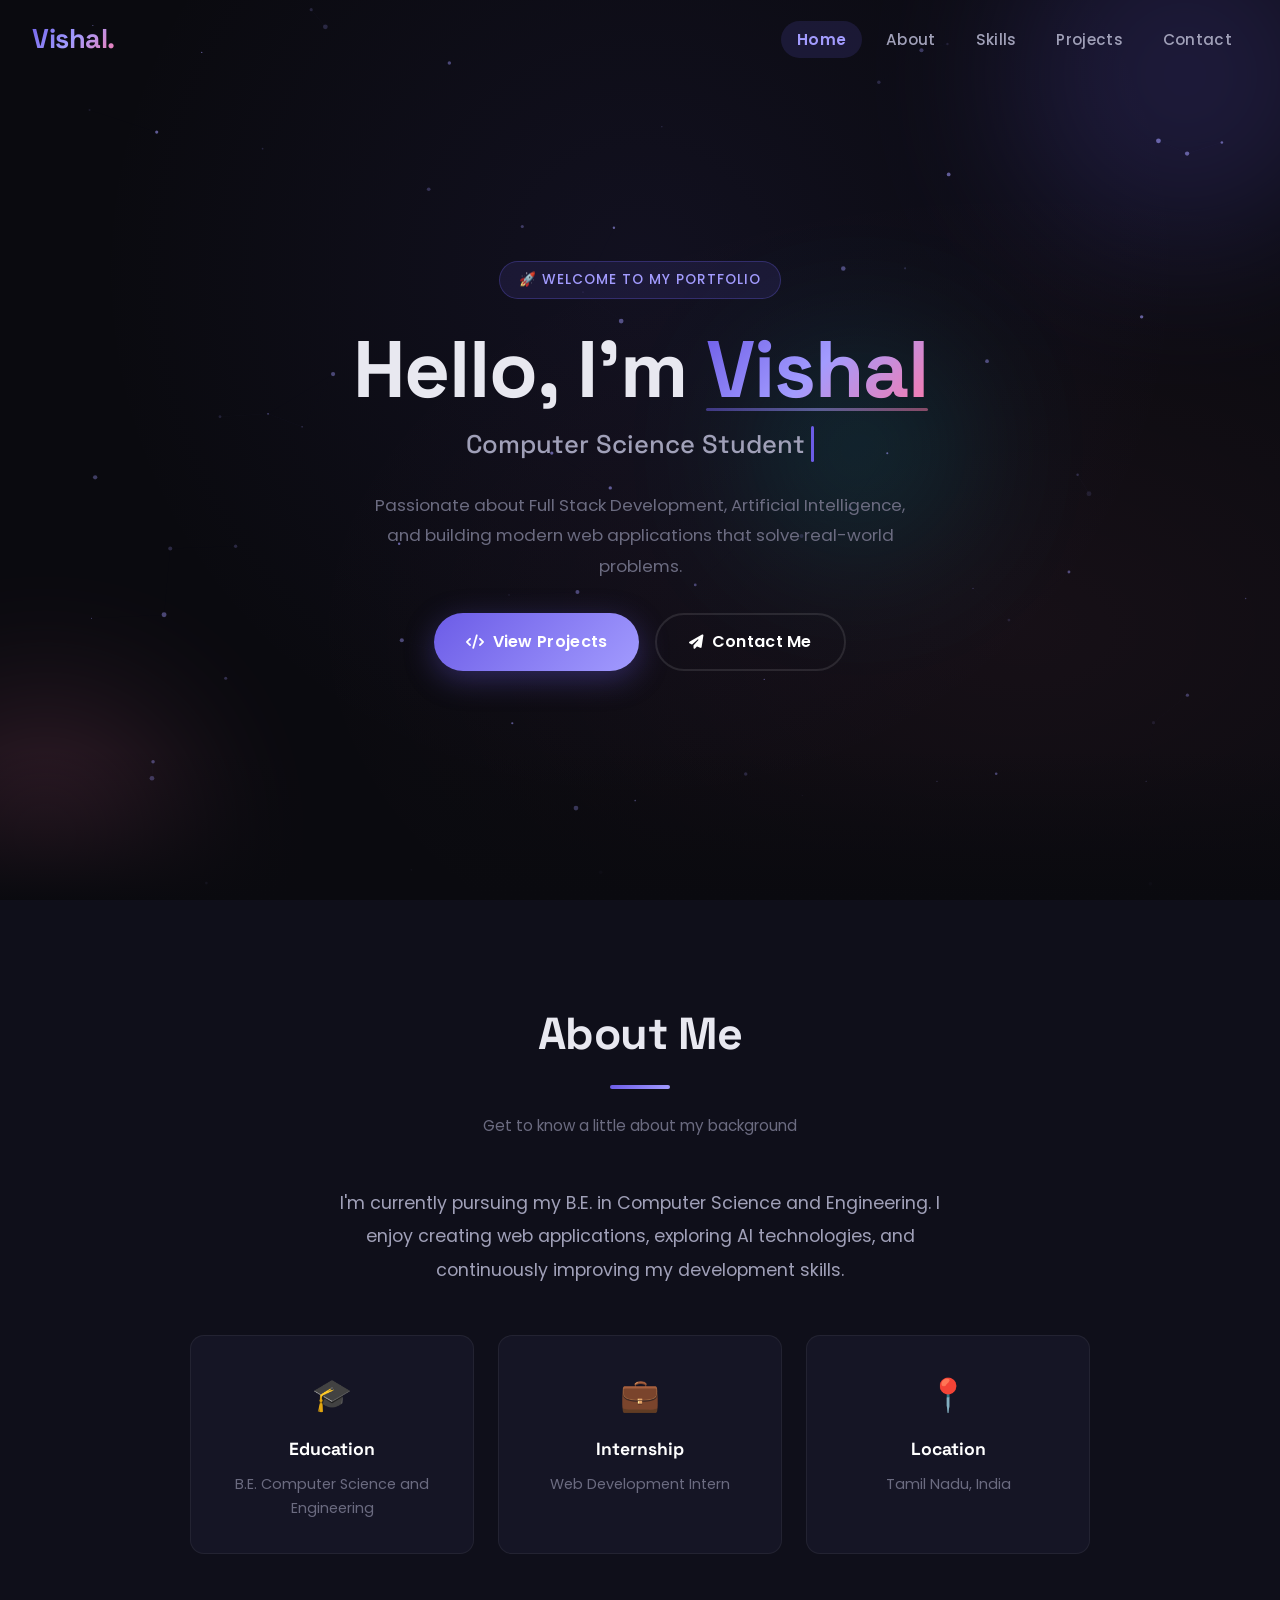
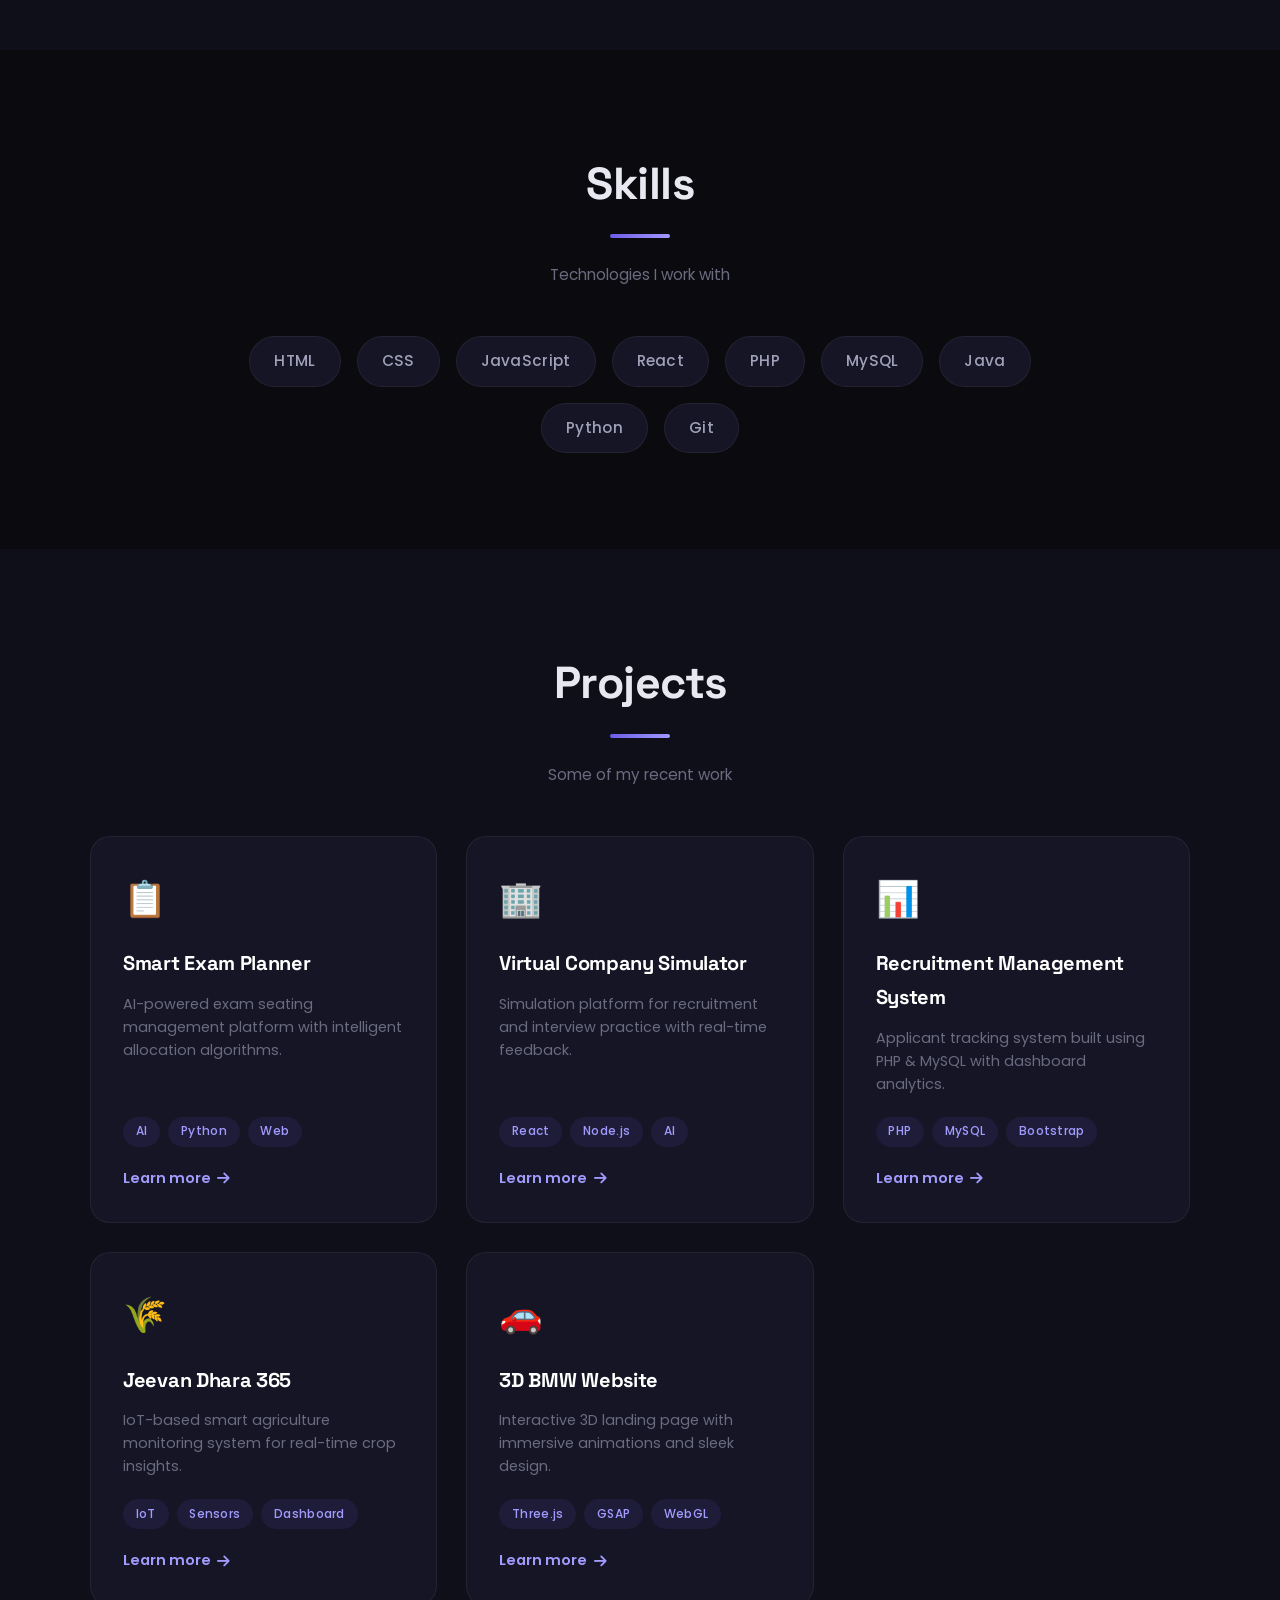
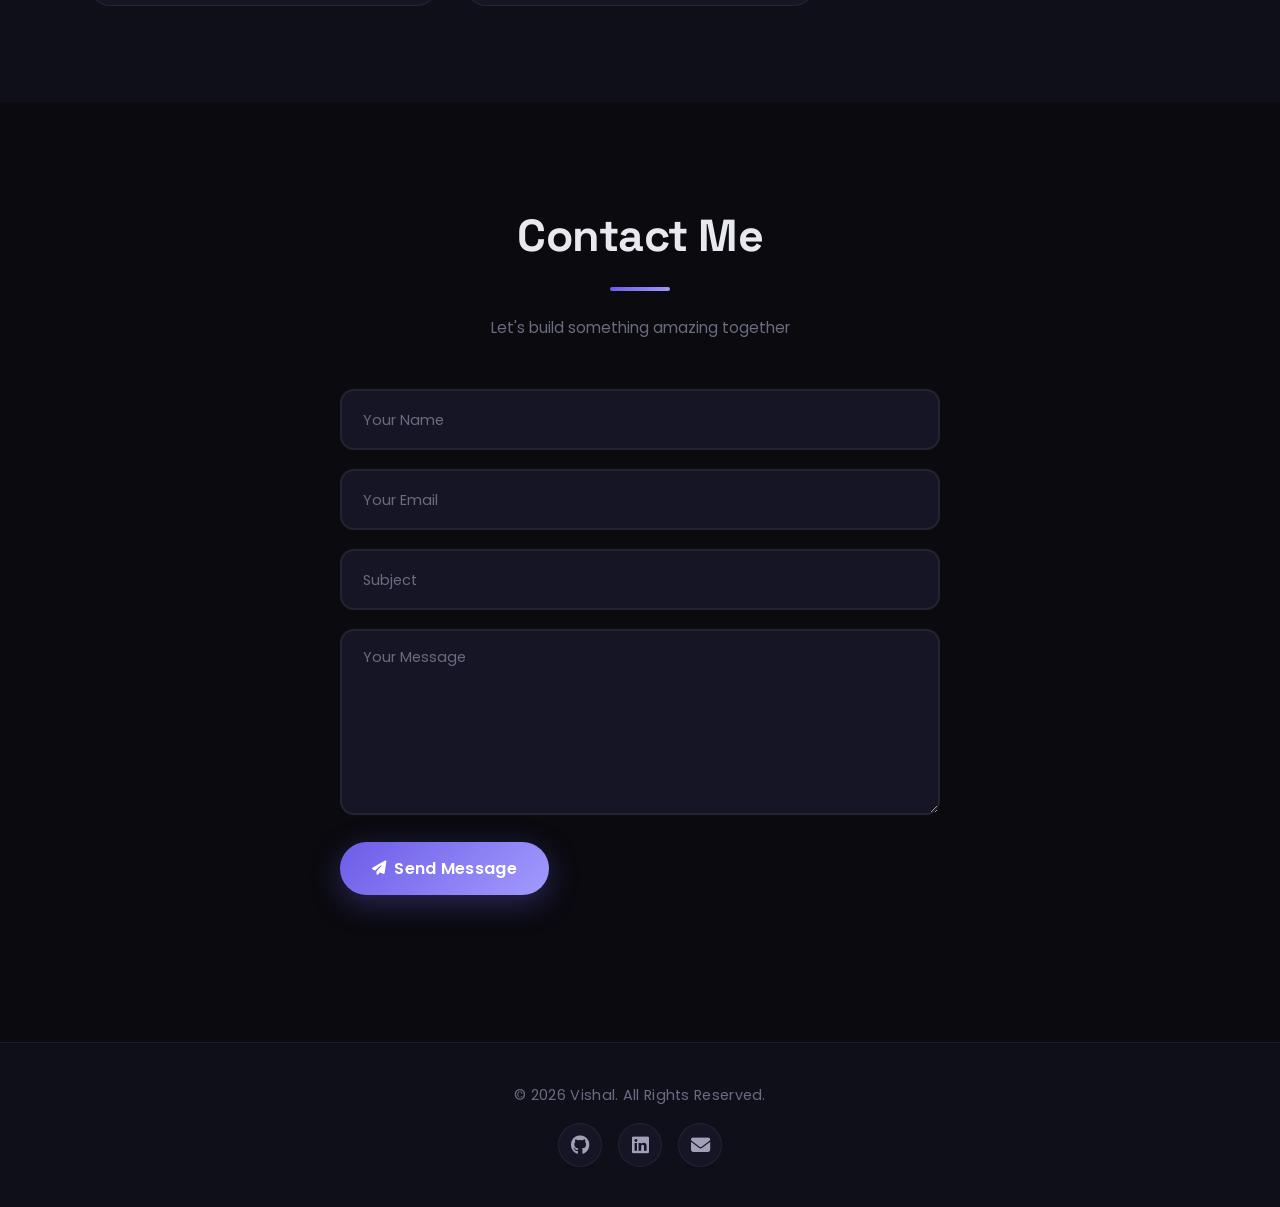
==== index.html @ 70af3cc6 "Backup" ====
<!DOCTYPE html>
<html lang="en">
<head>
    <meta charset="UTF-8">
    <meta name="viewport" content="width=device-width, initial-scale=1.0">
    <title>Vishal</title>

    <!-- Font Awesome -->
    <link rel="stylesheet"
    href="https://cdnjs.cloudflare.com/ajax/libs/font-awesome/6.7.2/css/all.min.css">

    <!-- Google Fonts -->
    <link rel="preconnect" href="https://fonts.googleapis.com">
    <link rel="preconnect" href="https://fonts.gstatic.com" crossorigin>
    <link href="https://fonts.googleapis.com/css2?family=Poppins:wght@300;400;500;600;700;800;900&family=Space+Grotesk:wght@400;500;600;700&display=swap" rel="stylesheet">

    <style>
        /* ===============================
           CSS RESET & VARIABLES
           =============================== */
        *,
        *::before,
        *::after {
            margin: 0;
            padding: 0;
            box-sizing: border-box;
        }

        :root {
            --bg-primary: #0a0a0f;
            --bg-secondary: #0f0f1a;
            --bg-card: #151525;
            --bg-card-hover: #1a1a30;
            --text-primary: #e8e8f0;
            --text-secondary: #a0a0b8;
            --text-muted: #6b6b80;
            --accent: #6c5ce7;
            --accent-light: #a29bfe;
            --accent-glow: rgba(108, 92, 231, 0.4);
            --gradient-1: linear-gradient(135deg, #6c5ce7, #a29bfe);
            --gradient-2: linear-gradient(135deg, #fd79a8, #e84393);
            --gradient-3: linear-gradient(135deg, #00cec9, #0984e3);
            --gradient-hero: linear-gradient(135deg, #6c5ce7 0%, #a29bfe 50%, #fd79a8 100%);
            --border: rgba(255, 255, 255, 0.06);
            --border-light: rgba(255, 255, 255, 0.1);
            --shadow-sm: 0 2px 8px rgba(0, 0, 0, 0.3);
            --shadow-md: 0 8px 32px rgba(0, 0, 0, 0.4);
            --shadow-lg: 0 16px 48px rgba(0, 0, 0, 0.5);
            --shadow-glow: 0 0 40px var(--accent-glow);
            --radius-sm: 8px;
            --radius-md: 14px;
            --radius-lg: 20px;
            --radius-xl: 28px;
            --transition-fast: 0.2s cubic-bezier(0.4, 0, 0.2, 1);
            --transition-smooth: 0.35s cubic-bezier(0.4, 0, 0.2, 1);
            --transition-bounce: 0.5s cubic-bezier(0.34, 1.56, 0.64, 1);
            --font-poppins: 'Poppins', sans-serif;
            --font-space: 'Space Grotesk', sans-serif;
        }

        html {
            scroll-behavior: smooth;
            scroll-padding-top: 80px;
            font-size: 16px;
        }

        body {
            font-family: var(--font-poppins);
            background-color: var(--bg-primary);
            color: var(--text-primary);
            line-height: 1.7;
            overflow-x: hidden;
            -webkit-font-smoothing: antialiased;
            -moz-osx-font-smoothing: grayscale;
            cursor: default;
        }

        /* Custom Scrollbar */
        ::-webkit-scrollbar {
            width: 6px;
        }
        ::-webkit-scrollbar-track {
            background: var(--bg-primary);
        }
        ::-webkit-scrollbar-thumb {
            background: var(--accent);
            border-radius: 10px;
        }
        ::-webkit-scrollbar-thumb:hover {
            background: var(--accent-light);
        }

        /* Selection */
        ::selection {
            background: var(--accent);
            color: #fff;
        }

        /* ===============================
           PRELOADER
           =============================== */
        #preloader {
            position: fixed;
            inset: 0;
            background: var(--bg-primary);
            z-index: 99999;
            display: flex;
            align-items: center;
            justify-content: center;
            transition: opacity 0.5s ease, visibility 0.5s ease;
        }
        #preloader.hidden {
            opacity: 0;
            visibility: hidden;
            pointer-events: none;
        }
        .loader-ring {
            width: 50px;
            height: 50px;
            border: 3px solid var(--border);
            border-top-color: var(--accent);
            border-radius: 50%;
            animation: spin 0.8s linear infinite;
        }
        @keyframes spin {
            to {
                transform: rotate(360deg);
            }
        }

        /* ===============================
           PARTICLES CANVAS
           =============================== */
        #particles-canvas {
            position: absolute;
            inset: 0;
            pointer-events: none;
            z-index: 0;
        }

        /* ===============================
           NAVBAR
           =============================== */
        header {
            position: fixed;
            top: 0;
            left: 0;
            width: 100%;
            z-index: 1000;
            transition: var(--transition-smooth);
            padding: 0 2rem;
        }
        header.scrolled {
            background: rgba(10, 10, 15, 0.85);
            backdrop-filter: blur(20px);
            -webkit-backdrop-filter: blur(20px);
            box-shadow: 0 4px 30px rgba(0, 0, 0, 0.5);
            border-bottom: 1px solid var(--border);
        }
        .navbar {
            display: flex;
            align-items: center;
            justify-content: space-between;
            max-width: 1300px;
            margin: 0 auto;
            padding: 1rem 0;
            transition: padding var(--transition-smooth);
        }
        header.scrolled .navbar {
            padding: 0.7rem 0;
        }
        .logo {
            font-family: var(--font-space);
            font-size: 1.7rem;
            font-weight: 700;
            background: var(--gradient-hero);
            -webkit-background-clip: text;
            -webkit-text-fill-color: transparent;
            background-clip: text;
            letter-spacing: -0.5px;
            cursor: pointer;
            transition: var(--transition-fast);
            position: relative;
            z-index: 1001;
        }
        .logo:hover {
            transform: scale(1.05);
            filter: brightness(1.2);
        }
        .nav-links {
            display: flex;
            list-style: none;
            gap: 0.5rem;
            align-items: center;
        }
        .nav-links a {
            text-decoration: none;
            color: var(--text-secondary);
            font-weight: 500;
            font-size: 0.95rem;
            padding: 0.5rem 1rem;
            border-radius: 25px;
            transition: var(--transition-fast);
            position: relative;
            letter-spacing: 0.3px;
        }
        .nav-links a:hover,
        .nav-links a.active {
            color: #fff;
            background: rgba(108, 92, 231, 0.15);
        }
        .nav-links a.active {
            color: var(--accent-light);
            font-weight: 600;
        }
        .menu-btn {
            display: none;
            font-size: 1.5rem;
            color: #fff;
            cursor: pointer;
            z-index: 1001;
            transition: var(--transition-fast);
            padding: 0.4rem;
            border-radius: 8px;
        }
        .menu-btn:hover {
            color: var(--accent-light);
            background: rgba(255, 255, 255, 0.05);
        }

        /* ===============================
           HERO SECTION
           =============================== */
        .hero {
            min-height: 100vh;
            display: flex;
            align-items: center;
            justify-content: center;
            position: relative;
            overflow: hidden;
            padding: 6rem 2rem 4rem;
            background: radial-gradient(ellipse at 50% 30%, rgba(108, 92, 231, 0.08) 0%, transparent 60%),
                radial-gradient(ellipse at 80% 70%, rgba(253, 121, 168, 0.05) 0%, transparent 50%),
                var(--bg-primary);
        }
        .hero::after {
            content: '';
            position: absolute;
            bottom: 0;
            left: 0;
            width: 100%;
            height: 150px;
            background: linear-gradient(to top, var(--bg-primary), transparent);
            z-index: 1;
            pointer-events: none;
        }
        .hero-text {
            text-align: center;
            max-width: 750px;
            position: relative;
            z-index: 2;
            animation: fadeInUp 0.8s ease-out;
        }
        .hero-badge {
            display: inline-block;
            padding: 0.4rem 1.2rem;
            background: rgba(108, 92, 231, 0.12);
            border: 1px solid rgba(108, 92, 231, 0.3);
            border-radius: 50px;
            font-size: 0.85rem;
            font-weight: 500;
            color: var(--accent-light);
            margin-bottom: 1.5rem;
            letter-spacing: 1px;
            text-transform: uppercase;
        }
        .hero-text h1 {
            font-family: var(--font-space);
            font-size: clamp(2.8rem, 7vw, 5rem);
            font-weight: 800;
            line-height: 1.15;
            margin-bottom: 0.5rem;
            letter-spacing: -1px;
        }
        .hero-text h1 .highlight {
            background: var(--gradient-hero);
            -webkit-background-clip: text;
            -webkit-text-fill-color: transparent;
            background-clip: text;
            position: relative;
            display: inline-block;
        }
        .hero-text h1 .highlight::after {
            content: '';
            position: absolute;
            bottom: 4px;
            left: 0;
            width: 100%;
            height: 3px;
            background: var(--gradient-hero);
            border-radius: 2px;
            opacity: 0.5;
        }
        .hero-text .typing-wrapper {
            font-family: var(--font-space);
            font-size: clamp(1.2rem, 3vw, 1.6rem);
            font-weight: 500;
            color: var(--text-secondary);
            margin-bottom: 1.5rem;
            min-height: 2.2rem;
            display: flex;
            align-items: center;
            justify-content: center;
            gap: 4px;
        }
        .typing-cursor {
            display: inline-block;
            width: 3px;
            height: 1.4em;
            background: var(--accent);
            animation: blink 0.8s infinite;
            vertical-align: middle;
            margin-left: 2px;
            border-radius: 2px;
        }
        @keyframes blink {
            0%,
            100% {
                opacity: 1;
            }
            50% {
                opacity: 0;
            }
        }
        .hero-text p {
            color: var(--text-muted);
            font-size: 1.05rem;
            max-width: 550px;
            margin: 0 auto 2rem;
            line-height: 1.8;
        }
        .hero-buttons {
            display: flex;
            gap: 1rem;
            justify-content: center;
            flex-wrap: wrap;
        }
        .btn {
            display: inline-flex;
            align-items: center;
            gap: 0.5rem;
            padding: 0.85rem 2rem;
            border-radius: 50px;
            font-weight: 600;
            font-size: 1rem;
            text-decoration: none;
            cursor: pointer;
            border: none;
            transition: var(--transition-bounce);
            letter-spacing: 0.3px;
            position: relative;
            overflow: hidden;
            font-family: var(--font-poppins);
        }
        .btn.primary {
            background: var(--gradient-1);
            color: #fff;
            box-shadow: 0 8px 30px rgba(108, 92, 231, 0.35);
        }
        .btn.primary:hover {
            transform: translateY(-3px);
            box-shadow: 0 14px 40px rgba(108, 92, 231, 0.5);
            filter: brightness(1.1);
        }
        .btn.secondary {
            background: transparent;
            color: #fff;
            border: 2px solid var(--border-light);
        }
        .btn.secondary:hover {
            border-color: var(--accent);
            background: rgba(108, 92, 231, 0.08);
            transform: translateY(-3px);
            box-shadow: 0 8px 25px rgba(108, 92, 231, 0.2);
        }
        .btn i {
            font-size: 0.9rem;
        }

        /* Hero floating shapes */
        .hero-shape {
            position: absolute;
            border-radius: 50%;
            filter: blur(80px);
            opacity: 0.2;
            z-index: 0;
            pointer-events: none;
            animation: floatShape 12s ease-in-out infinite;
        }
        .hero-shape.shape-1 {
            width: 350px;
            height: 350px;
            background: var(--accent);
            top: -100px;
            right: -80px;
            animation-delay: 0s;
        }
        .hero-shape.shape-2 {
            width: 250px;
            height: 250px;
            background: #fd79a8;
            bottom: -60px;
            left: -80px;
            animation-delay: -4s;
        }
        .hero-shape.shape-3 {
            width: 180px;
            height: 180px;
            background: #00cec9;
            top: 40%;
            left: 60%;
            animation-delay: -8s;
        }
        @keyframes floatShape {
            0%,
            100% {
                transform: translate(0, 0) scale(1);
            }
            25% {
                transform: translate(40px, -50px) scale(1.15);
            }
            50% {
                transform: translate(-20px, -20px) scale(0.9);
            }
            75% {
                transform: translate(-30px, 40px) scale(1.1);
            }
        }

        /* ===============================
           SECTION STYLES
           =============================== */
        section {
            padding: 6rem 2rem;
            position: relative;
        }
        .section-title {
            font-family: var(--font-space);
            font-size: clamp(2rem, 5vw, 2.8rem);
            font-weight: 700;
            text-align: center;
            margin-bottom: 3.5rem;
            letter-spacing: -0.5px;
            position: relative;
        }
        .section-title::after {
            content: '';
            display: block;
            width: 60px;
            height: 4px;
            background: var(--gradient-1);
            border-radius: 2px;
            margin: 0.8rem auto 0;
        }
        .section-subtitle {
            text-align: center;
            color: var(--text-muted);
            max-width: 550px;
            margin: -2rem auto 3rem;
            font-size: 0.95rem;
        }

        /* ===============================
           ABOUT SECTION
           =============================== */
        #about {
            background: var(--bg-secondary);
        }
        .about-box {
            max-width: 900px;
            margin: 0 auto;
            text-align: center;
        }
        .about-box>p {
            color: var(--text-secondary);
            font-size: 1.1rem;
            max-width: 650px;
            margin: 0 auto 3rem;
            line-height: 1.9;
        }
        .about-info {
            display: grid;
            grid-template-columns: repeat(auto-fit, minmax(220px, 1fr));
            gap: 1.5rem;
        }
        .info-card {
            background: var(--bg-card);
            border: 1px solid var(--border);
            border-radius: var(--radius-md);
            padding: 2rem 1.5rem;
            transition: var(--transition-smooth);
            position: relative;
            overflow: hidden;
        }
        .info-card::before {
            content: '';
            position: absolute;
            top: 0;
            left: 0;
            width: 100%;
            height: 3px;
            background: var(--gradient-1);
            transform: scaleX(0);
            transform-origin: left;
            transition: transform 0.4s ease;
        }
        .info-card:hover::before {
            transform: scaleX(1);
        }
        .info-card:hover {
            background: var(--bg-card-hover);
            border-color: var(--border-light);
            transform: translateY(-6px);
            box-shadow: var(--shadow-md);
        }
        .info-card .card-icon {
            font-size: 2rem;
            margin-bottom: 0.8rem;
            display: block;
        }
        .info-card h3 {
            font-family: var(--font-space);
            font-size: 1.1rem;
            margin-bottom: 0.4rem;
            color: #fff;
        }
        .info-card p {
            color: var(--text-muted);
            font-size: 0.9rem;
        }

        /* ===============================
           SKILLS SECTION
           =============================== */
        #skills {
            background: var(--bg-primary);
        }
        .skills-grid {
            display: flex;
            flex-wrap: wrap;
            gap: 1rem;
            justify-content: center;
            max-width: 800px;
            margin: 0 auto;
        }
        .skill {
            padding: 0.7rem 1.5rem;
            background: var(--bg-card);
            border: 1px solid var(--border);
            border-radius: 50px;
            font-weight: 500;
            font-size: 0.95rem;
            color: var(--text-secondary);
            cursor: default;
            transition: var(--transition-bounce);
            position: relative;
            overflow: hidden;
            letter-spacing: 0.3px;
        }
        .skill::after {
            content: '';
            position: absolute;
            inset: 0;
            background: var(--gradient-1);
            opacity: 0;
            transition: opacity 0.3s ease;
            border-radius: 50px;
            z-index: -1;
        }
        .skill:hover {
            color: #fff;
            border-color: transparent;
            transform: translateY(-4px);
            box-shadow: 0 10px 30px rgba(108, 92, 231, 0.3);
        }
        .skill:hover::after {
            opacity: 1;
        }

        /* ===============================
           PROJECTS SECTION
           =============================== */
        #projects {
            background: var(--bg-secondary);
        }
        .projects-grid {
            display: grid;
            grid-template-columns: repeat(auto-fit, minmax(300px, 1fr));
            gap: 1.8rem;
            max-width: 1100px;
            margin: 0 auto;
        }
        .project-card {
            background: var(--bg-card);
            border: 1px solid var(--border);
            border-radius: var(--radius-lg);
            padding: 2rem;
            transition: var(--transition-smooth);
            position: relative;
            overflow: hidden;
            cursor: pointer;
            display: flex;
            flex-direction: column;
            gap: 0.8rem;
        }
        .project-card .project-icon {
            font-size: 2.2rem;
            margin-bottom: 0.3rem;
        }
        .project-card::after {
            content: '';
            position: absolute;
            inset: 0;
            background: radial-gradient(circle at 50% 0%, rgba(108, 92, 231, 0.08), transparent 70%);
            opacity: 0;
            transition: opacity 0.4s ease;
            pointer-events: none;
        }
        .project-card:hover {
            border-color: rgba(108, 92, 231, 0.4);
            transform: translateY(-8px);
            box-shadow: var(--shadow-lg), 0 0 0 1px rgba(108, 92, 231, 0.2) inset;
        }
        .project-card:hover::after {
            opacity: 1;
        }
        .project-card h3 {
            font-family: var(--font-space);
            font-size: 1.25rem;
            color: #fff;
            letter-spacing: -0.3px;
        }
        .project-card p {
            color: var(--text-muted);
            font-size: 0.9rem;
            line-height: 1.6;
            flex-grow: 1;
        }
        .project-tags {
            display: flex;
            flex-wrap: wrap;
            gap: 0.5rem;
            margin-top: 0.5rem;
        }
        .project-tags span {
            padding: 0.3rem 0.8rem;
            background: rgba(108, 92, 231, 0.1);
            border-radius: 20px;
            font-size: 0.75rem;
            font-weight: 500;
            color: var(--accent-light);
            letter-spacing: 0.3px;
        }
        .project-link {
            display: inline-flex;
            align-items: center;
            gap: 0.4rem;
            color: var(--accent-light);
            font-weight: 600;
            font-size: 0.9rem;
            text-decoration: none;
            margin-top: 0.4rem;
            transition: gap var(--transition-fast);
        }
        .project-link:hover {
            gap: 0.7rem;
        }

        /* ===============================
           CONTACT SECTION
           =============================== */
        #contact {
            background: var(--bg-primary);
            position: relative;
        }
        .contact-form {
            max-width: 600px;
            margin: 0 auto;
            display: flex;
            flex-direction: column;
            gap: 1.2rem;
        }
        .contact-form input,
        .contact-form textarea {
            width: 100%;
            padding: 1rem 1.3rem;
            background: var(--bg-card);
            border: 2px solid var(--border);
            border-radius: var(--radius-md);
            color: #fff;
            font-family: var(--font-poppins);
            font-size: 1rem;
            transition: var(--transition-fast);
            outline: none;
            resize: vertical;
        }
        .contact-form input:focus,
        .contact-form textarea:focus {
            border-color: var(--accent);
            box-shadow: 0 0 0 4px rgba(108, 92, 231, 0.1);
            background: var(--bg-card-hover);
        }
        .contact-form input::placeholder,
        .contact-form textarea::placeholder {
            color: var(--text-muted);
            font-size: 0.9rem;
        }
        .contact-form .btn {
            align-self: flex-start;
            margin-top: 0.5rem;
        }
        .form-status {
            text-align: center;
            font-weight: 500;
            margin-top: 0.5rem;
            min-height: 1.5rem;
            font-size: 0.9rem;
            transition: var(--transition-fast);
        }
        .form-status.success {
            color: #00cec9;
        }
        .form-status.error {
            color: #fd79a8;
        }

        /* ===============================
           FOOTER
           =============================== */
        footer {
            background: var(--bg-secondary);
            text-align: center;
            padding: 2.5rem 2rem;
            border-top: 1px solid var(--border);
            display: flex;
            flex-direction: column;
            align-items: center;
            gap: 1rem;
        }
        footer p {
            color: var(--text-muted);
            font-size: 0.9rem;
            letter-spacing: 0.3px;
        }
        .socials {
            display: flex;
            gap: 1rem;
        }
        .socials a {
            display: flex;
            align-items: center;
            justify-content: center;
            width: 44px;
            height: 44px;
            border-radius: 50%;
            background: var(--bg-card);
            color: var(--text-secondary);
            font-size: 1.2rem;
            text-decoration: none;
            transition: var(--transition-bounce);
            border: 1px solid var(--border);
        }
        .socials a:hover {
            background: var(--accent);
            color: #fff;
            border-color: transparent;
            transform: translateY(-4px);
            box-shadow: 0 8px 25px rgba(108, 92, 231, 0.4);
        }

        /* ===============================
           BACK TO TOP BUTTON
           =============================== */
        #back-to-top {
            position: fixed;
            bottom: 30px;
            right: 30px;
            width: 48px;
            height: 48px;
            border-radius: 50%;
            background: var(--accent);
            color: #fff;
            border: none;
            cursor: pointer;
            font-size: 1.2rem;
            z-index: 999;
            opacity: 0;
            visibility: hidden;
            transform: translateY(20px);
            transition: var(--transition-bounce);
            box-shadow: 0 6px 20px rgba(108, 92, 231, 0.4);
            display: flex;
            align-items: center;
            justify-content: center;
        }
        #back-to-top.visible {
            opacity: 1;
            visibility: visible;
            transform: translateY(0);
        }
        #back-to-top:hover {
            transform: translateY(-5px);
            box-shadow: 0 10px 30px rgba(108, 92, 231, 0.6);
            background: var(--accent-light);
        }

        /* ===============================
           ANIMATIONS
           =============================== */
        @keyframes fadeInUp {
            from {
                opacity: 0;
                transform: translateY(30px);
            }
            to {
                opacity: 1;
                transform: translateY(0);
            }
        }
        @keyframes fadeIn {
            from {
                opacity: 0;
            }
            to {
                opacity: 1;
            }
        }
        .reveal {
            opacity: 0;
            transform: translateY(40px);
            transition: opacity 0.7s ease, transform 0.7s ease;
        }
        .reveal.visible {
            opacity: 1;
            transform: translateY(0);
        }
        .reveal-delay-1 {
            transition-delay: 0.1s;
        }
        .reveal-delay-2 {
            transition-delay: 0.2s;
        }
        .reveal-delay-3 {
            transition-delay: 0.3s;
        }
        .reveal-delay-4 {
            transition-delay: 0.4s;
        }
        .reveal-delay-5 {
            transition-delay: 0.5s;
        }

        /* ===============================
           RESPONSIVE
           =============================== */
        @media (max-width: 768px) {
            .menu-btn {
                display: block;
            }
            .nav-links {
                position: fixed;
                top: 0;
                right: -100%;
                width: 280px;
                height: 100vh;
                background: rgba(15, 15, 26, 0.97);
                backdrop-filter: blur(20px);
                -webkit-backdrop-filter: blur(20px);
                flex-direction: column;
                padding: 6rem 2rem 2rem;
                gap: 0.3rem;
                transition: right 0.4s cubic-bezier(0.4, 0, 0.2, 1);
                box-shadow: -10px 0 40px rgba(0, 0, 0, 0.6);
                border-left: 1px solid var(--border);
                z-index: 1000;
            }
            .nav-links.active {
                right: 0;
            }
            .nav-links a {
                font-size: 1.1rem;
                padding: 0.7rem 1rem;
                display: block;
                border-radius: 10px;
            }
            .hero-text h1 {
                font-size: 2.4rem;
            }
            section {
                padding: 4rem 1.2rem;
            }
            .projects-grid {
                grid-template-columns: 1fr;
            }
            .about-info {
                grid-template-columns: 1fr 1fr;
            }
            #back-to-top {
                bottom: 20px;
                right: 20px;
                width: 40px;
                height: 40px;
                font-size: 1rem;
            }
        }
        @media (max-width: 480px) {
            .about-info {
                grid-template-columns: 1fr;
            }
            .hero-buttons {
                flex-direction: column;
                align-items: center;
            }
            .hero-buttons .btn {
                width: 100%;
                justify-content: center;
            }
            .navbar {
                padding: 0.8rem 0;
            }
            .logo {
                font-size: 1.4rem;
            }
        }
    </style>
</head>
<body>

    <!-- ================= PRELOADER ================= -->
    <div id="preloader">
        <div class="loader-ring"></div>
    </div>

    <!-- ================= BACK TO TOP ================= -->
    <button id="back-to-top" title="Back to top">
        <i class="fas fa-arrow-up"></i>
    </button>

    <!-- ================= NAVBAR ================= -->
    <header>
        <nav class="navbar">
            <h2 class="logo">Vishal.</h2>

            <ul class="nav-links">
                <li><a href="#home" class="active">Home</a></li>
                <li><a href="#about">About</a></li>
                <li><a href="#skills">Skills</a></li>
                <li><a href="#projects">Projects</a></li>
                <li><a href="#contact">Contact</a></li>
            </ul>

            <div class="menu-btn">
                <i class="fas fa-bars"></i>
            </div>
        </nav>
    </header>

    <!-- ================= HERO ================= -->
    <section id="home" class="hero">
        <!-- Floating shapes -->
        <div class="hero-shape shape-1"></div>
        <div class="hero-shape shape-2"></div>
        <div class="hero-shape shape-3"></div>

        <!-- Particles -->
        <canvas id="particles-canvas"></canvas>

        <div class="hero-text">
            <span class="hero-badge">🚀 Welcome to my portfolio</span>

            <h1>Hello, I'm <span class="highlight">Vishal</span></h1>

            <div class="typing-wrapper">
                <span id="typing-text"></span><span class="typing-cursor"></span>
            </div>

            <p>
                Passionate about Full Stack Development, Artificial Intelligence,
                and building modern web applications that solve real-world problems.
            </p>

            <div class="hero-buttons">
                <a href="#projects" class="btn primary">
                    <i class="fas fa-code"></i> View Projects
                </a>

                <a href="#contact" class="btn secondary">
                    <i class="fas fa-paper-plane"></i> Contact Me
                </a>
            </div>
        </div>
    </section>

    <!-- ================= ABOUT ================= -->
    <section id="about">
        <h2 class="section-title reveal">About Me</h2>
        <p class="section-subtitle reveal reveal-delay-1">Get to know a little about my background</p>

        <div class="about-box">
            <p class="reveal reveal-delay-1">
                I'm currently pursuing my B.E. in Computer Science and Engineering.
                I enjoy creating web applications, exploring AI technologies,
                and continuously improving my development skills.
            </p>

            <div class="about-info">
                <div class="info-card reveal reveal-delay-2">
                    <span class="card-icon">🎓</span>
                    <h3>Education</h3>
                    <p>B.E. Computer Science and Engineering</p>
                </div>

                <div class="info-card reveal reveal-delay-3">
                    <span class="card-icon">💼</span>
                    <h3>Internship</h3>
                    <p>Web Development Intern</p>
                </div>

                <div class="info-card reveal reveal-delay-4">
                    <span class="card-icon">📍</span>
                    <h3>Location</h3>
                    <p>Tamil Nadu, India</p>
                </div>
            </div>
        </div>
    </section>

    <!-- ================= SKILLS ================= -->
    <section id="skills">
        <h2 class="section-title reveal">Skills</h2>
        <p class="section-subtitle reveal reveal-delay-1">Technologies I work with</p>

        <div class="skills-grid">
            <div class="skill reveal reveal-delay-1">HTML</div>
            <div class="skill reveal reveal-delay-1">CSS</div>
            <div class="skill reveal reveal-delay-2">JavaScript</div>
            <div class="skill reveal reveal-delay-2">React</div>
            <div class="skill reveal reveal-delay-2">PHP</div>
            <div class="skill reveal reveal-delay-3">MySQL</div>
            <div class="skill reveal reveal-delay-3">Java</div>
            <div class="skill reveal reveal-delay-4">Python</div>
            <div class="skill reveal reveal-delay-4">Git</div>
        </div>
    </section>

    <!-- ================= PROJECTS ================= -->
    <section id="projects">
        <h2 class="section-title reveal">Projects</h2>
        <p class="section-subtitle reveal reveal-delay-1">Some of my recent work</p>

        <div class="projects-grid">
            <div class="project-card reveal reveal-delay-1">
                <span class="project-icon">📋</span>
                <h3>Smart Exam Planner</h3>
                <p>AI-powered exam seating management platform with intelligent allocation algorithms.</p>
                <div class="project-tags">
                    <span>AI</span><span>Python</span><span>Web</span>
                </div>
                <a href="https://sep.kwscloud.in/#/login" class="project-link">Learn more <i class="fas fa-arrow-right"></i></a>
            </div>

            <div class="project-card reveal reveal-delay-2">
                <span class="project-icon">🏢</span>
                <h3>Virtual Company Simulator</h3>
                <p>Simulation platform for recruitment and interview practice with real-time feedback.</p>
                <div class="project-tags">
                    <span>React</span><span>Node.js</span><span>AI</span>
                </div>
                <a href="#" class="project-link">Learn more <i class="fas fa-arrow-right"></i></a>
            </div>

            <div class="project-card reveal reveal-delay-3">
                <span class="project-icon">📊</span>
                <h3>Recruitment Management System</h3>
                <p>Applicant tracking system built using PHP & MySQL with dashboard analytics.</p>
                <div class="project-tags">
                    <span>PHP</span><span>MySQL</span><span>Bootstrap</span>
                </div>
                <a href="#" class="project-link">Learn more <i class="fas fa-arrow-right"></i></a>
            </div>

            <div class="project-card reveal reveal-delay-4">
                <span class="project-icon">🌾</span>
                <h3>Jeevan Dhara 365</h3>
                <p>IoT-based smart agriculture monitoring system for real-time crop insights.</p>
                <div class="project-tags">
                    <span>IoT</span><span>Sensors</span><span>Dashboard</span>
                </div>
                <a href="#" class="project-link">Learn more <i class="fas fa-arrow-right"></i></a>
            </div>

            <div class="project-card reveal reveal-delay-5">
                <span class="project-icon">🚗</span>
                <h3>3D BMW Website</h3>
                <p>Interactive 3D landing page with immersive animations and sleek design.</p>
                <div class="project-tags">
                    <span>Three.js</span><span>GSAP</span><span>WebGL</span>
                </div>
                <a href="#" class="project-link">Learn more <i class="fas fa-arrow-right"></i></a>
            </div>
        </div>
    </section>

    <!-- ================= CONTACT ================= -->
    <section id="contact">
        <h2 class="section-title reveal">Contact Me</h2>
        <p class="section-subtitle reveal reveal-delay-1">Let's build something amazing together</p>

        <form class="contact-form reveal reveal-delay-2" id="contactForm">
            <input type="text" placeholder="Your Name" required>
            <input type="email" placeholder="Your Email" required>
            <input type="text" placeholder="Subject" required>
            <textarea rows="6" placeholder="Your Message" required></textarea>
            <button type="submit" class="btn primary">
                <i class="fas fa-paper-plane"></i> Send Message
            </button>
            <p class="form-status" id="formStatus"></p>
        </form>
    </section>

    <!-- ================= FOOTER ================= -->
    <footer>
        <p>© 2026 Vishal. All Rights Reserved.</p>
        <div class="socials">
            <a href="#" aria-label="GitHub"><i class="fab fa-github"></i></a>
            <a href="#" aria-label="LinkedIn"><i class="fab fa-linkedin"></i></a>
            <a href="#" aria-label="Email"><i class="fas fa-envelope"></i></a>
        </div>
    </footer>

    <script>
        // ===============================
        // PRELOADER
        // ===============================
        window.addEventListener('load', () => {
            const preloader = document.getElementById('preloader');
            preloader.classList.add('hidden');
            setTimeout(() => {
                preloader.style.display = 'none';
            }, 500);
        });

        // ===============================
        // PARTICLES CANVAS
        // ===============================
        const canvas = document.getElementById('particles-canvas');
        const ctx = canvas.getContext('2d');
        let particles = [];
        let animationId;

        function resizeCanvas() {
            const hero = document.querySelector('.hero');
            canvas.width = hero.offsetWidth;
            canvas.height = hero.offsetHeight;
        }

        class Particle {
            constructor() {
                this.reset();
            }
            reset() {
                this.x = Math.random() * canvas.width;
                this.y = Math.random() * canvas.height;
                this.size = Math.random() * 2 + 0.5;
                this.speedX = (Math.random() - 0.5) * 0.6;
                this.speedY = (Math.random() - 0.5) * 0.6;
                this.opacity = Math.random() * 0.5 + 0.1;
                this.opacitySpeed = (Math.random() - 0.5) * 0.008;
            }
            update() {
                this.x += this.speedX;
                this.y += this.speedY;
                this.opacity += this.opacitySpeed;
                if (this.opacity <= 0.05 || this.opacity >= 0.6) {
                    this.opacitySpeed *= -1;
                }
                if (
                    this.x < -10 || this.x > canvas.width + 10 ||
                    this.y < -10 || this.y > canvas.height + 10
                ) {
                    this.reset();
                }
            }
            draw() {
                ctx.beginPath();
                ctx.arc(this.x, this.y, this.size, 0, Math.PI * 2);
                ctx.fillStyle = `rgba(162, 155, 254, ${this.opacity})`;
                ctx.fill();
            }
        }

        function initParticles(count = 70) {
            particles = [];
            for (let i = 0; i < count; i++) {
                particles.push(new Particle());
            }
        }

        function animateParticles() {
            ctx.clearRect(0, 0, canvas.width, canvas.height);
            particles.forEach(p => {
                p.update();
                p.draw();
            });
            // Draw connection lines
            for (let i = 0; i < particles.length; i++) {
                for (let j = i + 1; j < particles.length; j++) {
                    const dx = particles[i].x - particles[j].x;
                    const dy = particles[i].y - particles[j].y;
                    const dist = Math.sqrt(dx * dx + dy * dy);
                    if (dist < 100) {
                        ctx.beginPath();
                        ctx.moveTo(particles[i].x, particles[i].y);
                        ctx.lineTo(particles[j].x, particles[j].y);
                        ctx.strokeStyle = `rgba(162, 155, 254, ${0.06 * (1 - dist / 100)})`;
                        ctx.lineWidth = 0.5;
                        ctx.stroke();
                    }
                }
            }
            animationId = requestAnimationFrame(animateParticles);
        }

        function setupParticles() {
            resizeCanvas();
            initParticles();
            if (animationId) cancelAnimationFrame(animationId);
            animateParticles();
        }

        window.addEventListener('resize', setupParticles);
        setupParticles();

        // ===============================
        // TYPING EFFECT
        // ===============================
        const typingElement = document.getElementById('typing-text');
        const phrases = [
            'Computer Science Student',
            'Full Stack Developer',
            'AI Enthusiast',
            'Problem Solver',
            'Tech Explorer',
        ];
        let phraseIndex = 0;
        let charIndex = 0;
        let isDeleting = false;
        let typingSpeed = 80;

        function typeEffect() {
            const currentPhrase = phrases[phraseIndex];
            if (isDeleting) {
                typingElement.textContent = currentPhrase.substring(0, charIndex - 1);
                charIndex--;
                typingSpeed = 40;
            } else {
                typingElement.textContent = currentPhrase.substring(0, charIndex + 1);
                charIndex++;
                typingSpeed = 80;
            }
            if (!isDeleting && charIndex === currentPhrase.length) {
                typingSpeed = 1800;
                isDeleting = true;
            } else if (isDeleting && charIndex === 0) {
                isDeleting = false;
                phraseIndex = (phraseIndex + 1) % phrases.length;
                typingSpeed = 400;
            }
            setTimeout(typeEffect, typingSpeed);
        }
        setTimeout(typeEffect, 600);

        // ===============================
        // MOBILE NAVIGATION
        // ===============================
        const menuBtn = document.querySelector('.menu-btn');
        const navLinks = document.querySelector('.nav-links');
        const navLinksAnchors = document.querySelectorAll('.nav-links a');

        menuBtn.addEventListener('click', () => {
            navLinks.classList.toggle('active');
            const icon = menuBtn.querySelector('i');
            if (navLinks.classList.contains('active')) {
                icon.classList.remove('fa-bars');
                icon.classList.add('fa-xmark');
            } else {
                icon.classList.remove('fa-xmark');
                icon.classList.add('fa-bars');
            }
        });

        navLinksAnchors.forEach(link => {
            link.addEventListener('click', () => {
                navLinks.classList.remove('active');
                const icon = menuBtn.querySelector('i');
                icon.classList.remove('fa-xmark');
                icon.classList.add('fa-bars');
            });
        });

        // Close menu when clicking outside
        document.addEventListener('click', (e) => {
            if (!navLinks.contains(e.target) && !menuBtn.contains(e.target) && navLinks.classList
                .contains('active')) {
                navLinks.classList.remove('active');
                const icon = menuBtn.querySelector('i');
                icon.classList.remove('fa-xmark');
                icon.classList.add('fa-bars');
            }
        });

        // ===============================
        // HEADER SCROLL EFFECT
        // ===============================
        const header = document.querySelector('header');
        window.addEventListener('scroll', () => {
            if (window.scrollY > 50) {
                header.classList.add('scrolled');
            } else {
                header.classList.remove('scrolled');
            }
        });

        // ===============================
        // ACTIVE NAV LINK ON SCROLL
        // ===============================
        const sections = document.querySelectorAll('section[id]');
        function updateActiveNav() {
            let scrollY = window.scrollY + 100;
            sections.forEach(section => {
                const sectionTop = section.offsetTop;
                const sectionHeight = section.offsetHeight;
                const sectionId = section.getAttribute('id');
                if (scrollY >= sectionTop && scrollY < sectionTop + sectionHeight) {
                    navLinksAnchors.forEach(a => a.classList.remove('active'));
                    const activeLink = document.querySelector(`.nav-links a[href="#${sectionId}"]`);
                    if (activeLink) activeLink.classList.add('active');
                }
            });
        }
        window.addEventListener('scroll', updateActiveNav);

        // ===============================
        // SCROLL REVEAL ANIMATION
        // ===============================
        const revealElements = document.querySelectorAll('.reveal');
        function revealOnScroll() {
            const windowHeight = window.innerHeight;
            revealElements.forEach(el => {
                const elementTop = el.getBoundingClientRect().top;
                const revealPoint = 100;
                if (elementTop < windowHeight - revealPoint) {
                    el.classList.add('visible');
                }
            });
        }
        window.addEventListener('scroll', revealOnScroll);
        window.addEventListener('load', revealOnScroll);
        revealOnScroll();

        // ===============================
        // BACK TO TOP BUTTON
        // ===============================
        const backToTopBtn = document.getElementById('back-to-top');
        window.addEventListener('scroll', () => {
            if (window.scrollY > 500) {
                backToTopBtn.classList.add('visible');
            } else {
                backToTopBtn.classList.remove('visible');
            }
        });
        backToTopBtn.addEventListener('click', () => {
            window.scrollTo({ top: 0, behavior: 'smooth' });
        });

        // ===============================
        // CONTACT FORM HANDLING
        // ===============================
        const contactForm = document.getElementById('contactForm');
        const formStatus = document.getElementById('formStatus');

        contactForm.addEventListener('submit', (e) => {
            e.preventDefault();

            // Simple validation feedback
            const inputs = contactForm.querySelectorAll('input, textarea');
            let allFilled = true;
            inputs.forEach(input => {
                if (!input.value.trim()) allFilled = false;
            });

            if (!allFilled) {
                formStatus.textContent = '⚠️ Please fill in all fields.';
                formStatus.className = 'form-status error';
                return;
            }

            // Simulate sending
            const submitBtn = contactForm.querySelector('button[type="submit"]');
            const originalHTML = submitBtn.innerHTML;
            submitBtn.innerHTML = '<i class="fas fa-spinner fa-spin"></i> Sending...';
            submitBtn.disabled = true;
            formStatus.textContent = '';
            formStatus.className = 'form-status';

            setTimeout(() => {
                formStatus.textContent = '✅ Message sent successfully! I\'ll get back to you soon.';
                formStatus.className = 'form-status success';
                submitBtn.innerHTML = originalHTML;
                submitBtn.disabled = false;
                contactForm.reset();

                setTimeout(() => {
                    formStatus.textContent = '';
                    formStatus.className = 'form-status';
                }, 4000);
            }, 1500);
        });
        
        const footerText = document.querySelector('footer p');
        footerText.innerHTML = `© ${new Date().getFullYear()} Vishal. All Rights Reserved.`;

        document.querySelectorAll('a[href^="#"]').forEach(anchor => {
            anchor.addEventListener('click', function(e) {
                const targetId = this.getAttribute('href');
                if (targetId === '#') return;
                const target = document.querySelector(targetId);
                if (target) {
                    e.preventDefault();
                    target.scrollIntoView({ behavior: 'smooth' });
                }
            });
        });

        console.log('%c🚀 Vishal\'s Portfolio Enhanced! %cReady to explore.',
            'font-size: 1.2rem; font-weight: bold; color: #a29bfe;',
            'color: #a0a0b8;');
        console.log('%c💡 Try hovering over the skill tags and project cards!',
            'color: #00cec9; font-style: italic;');
    </script>
</body>
</html>
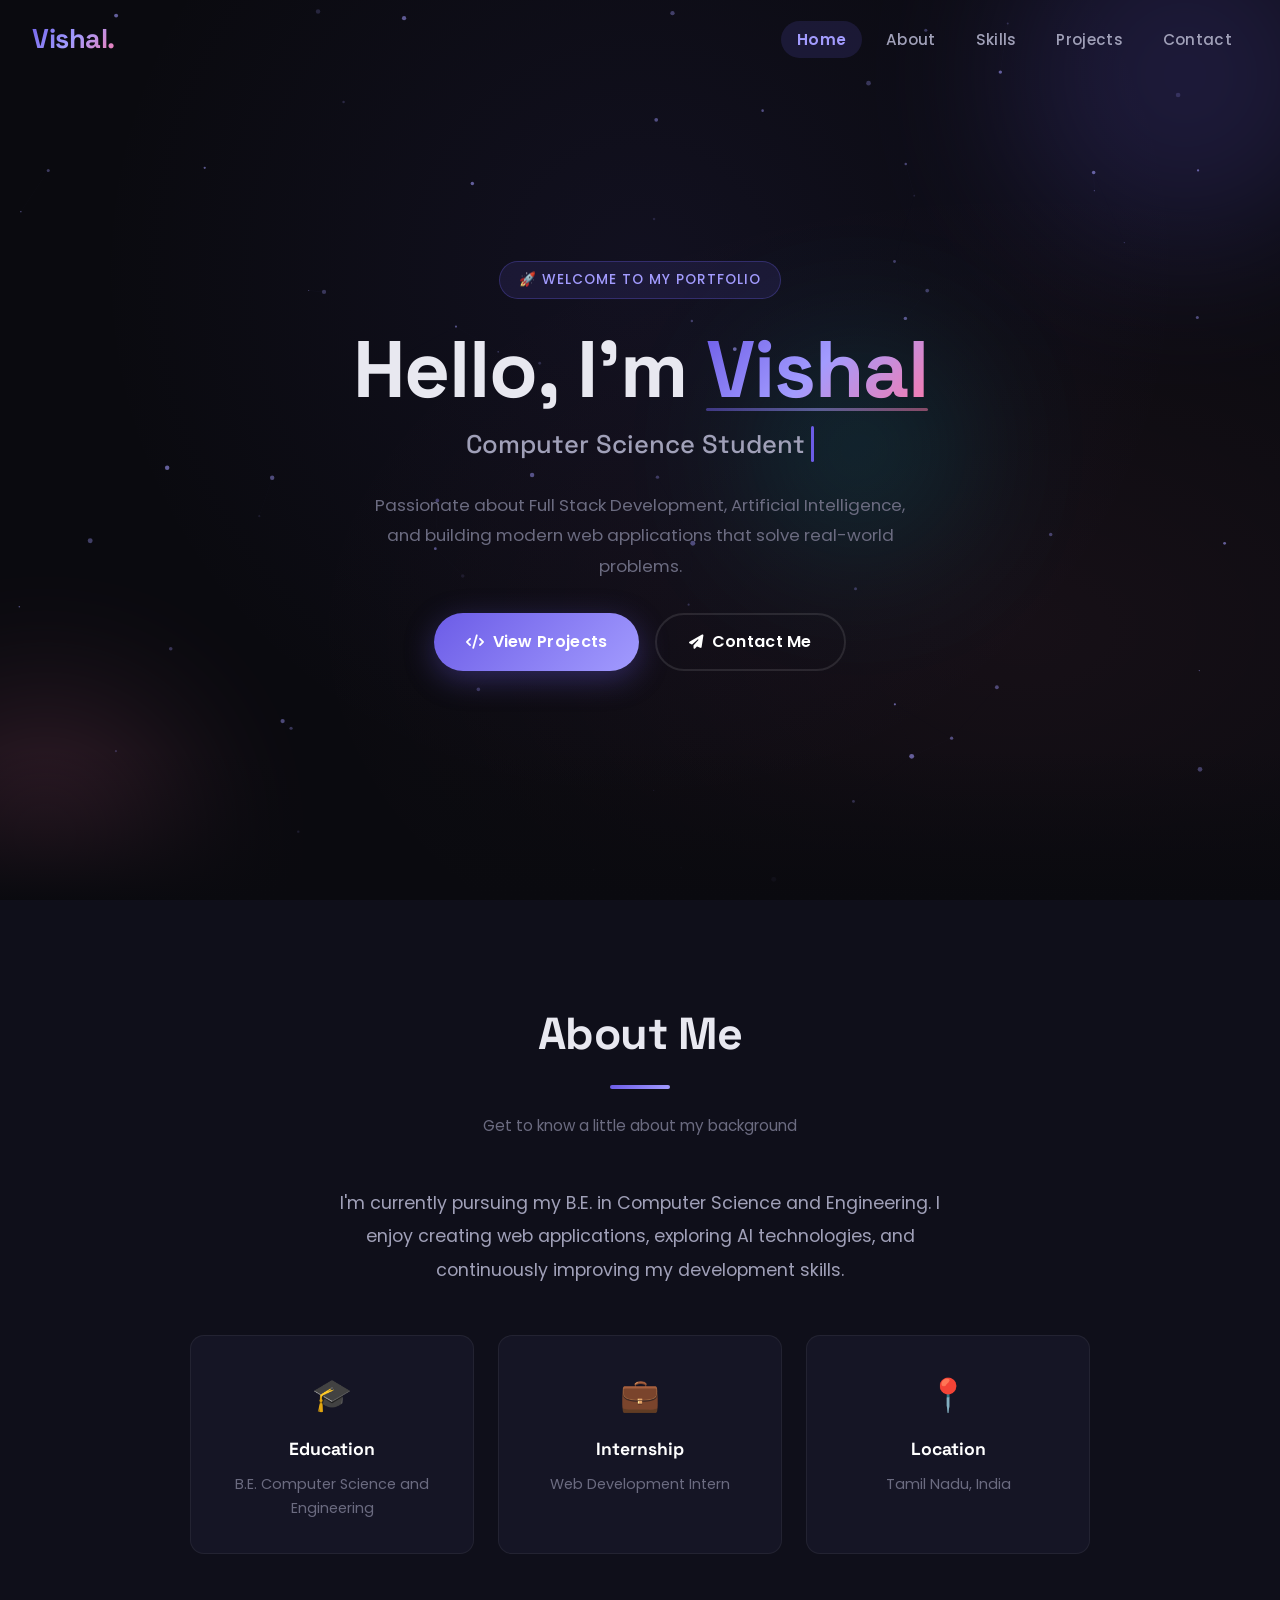
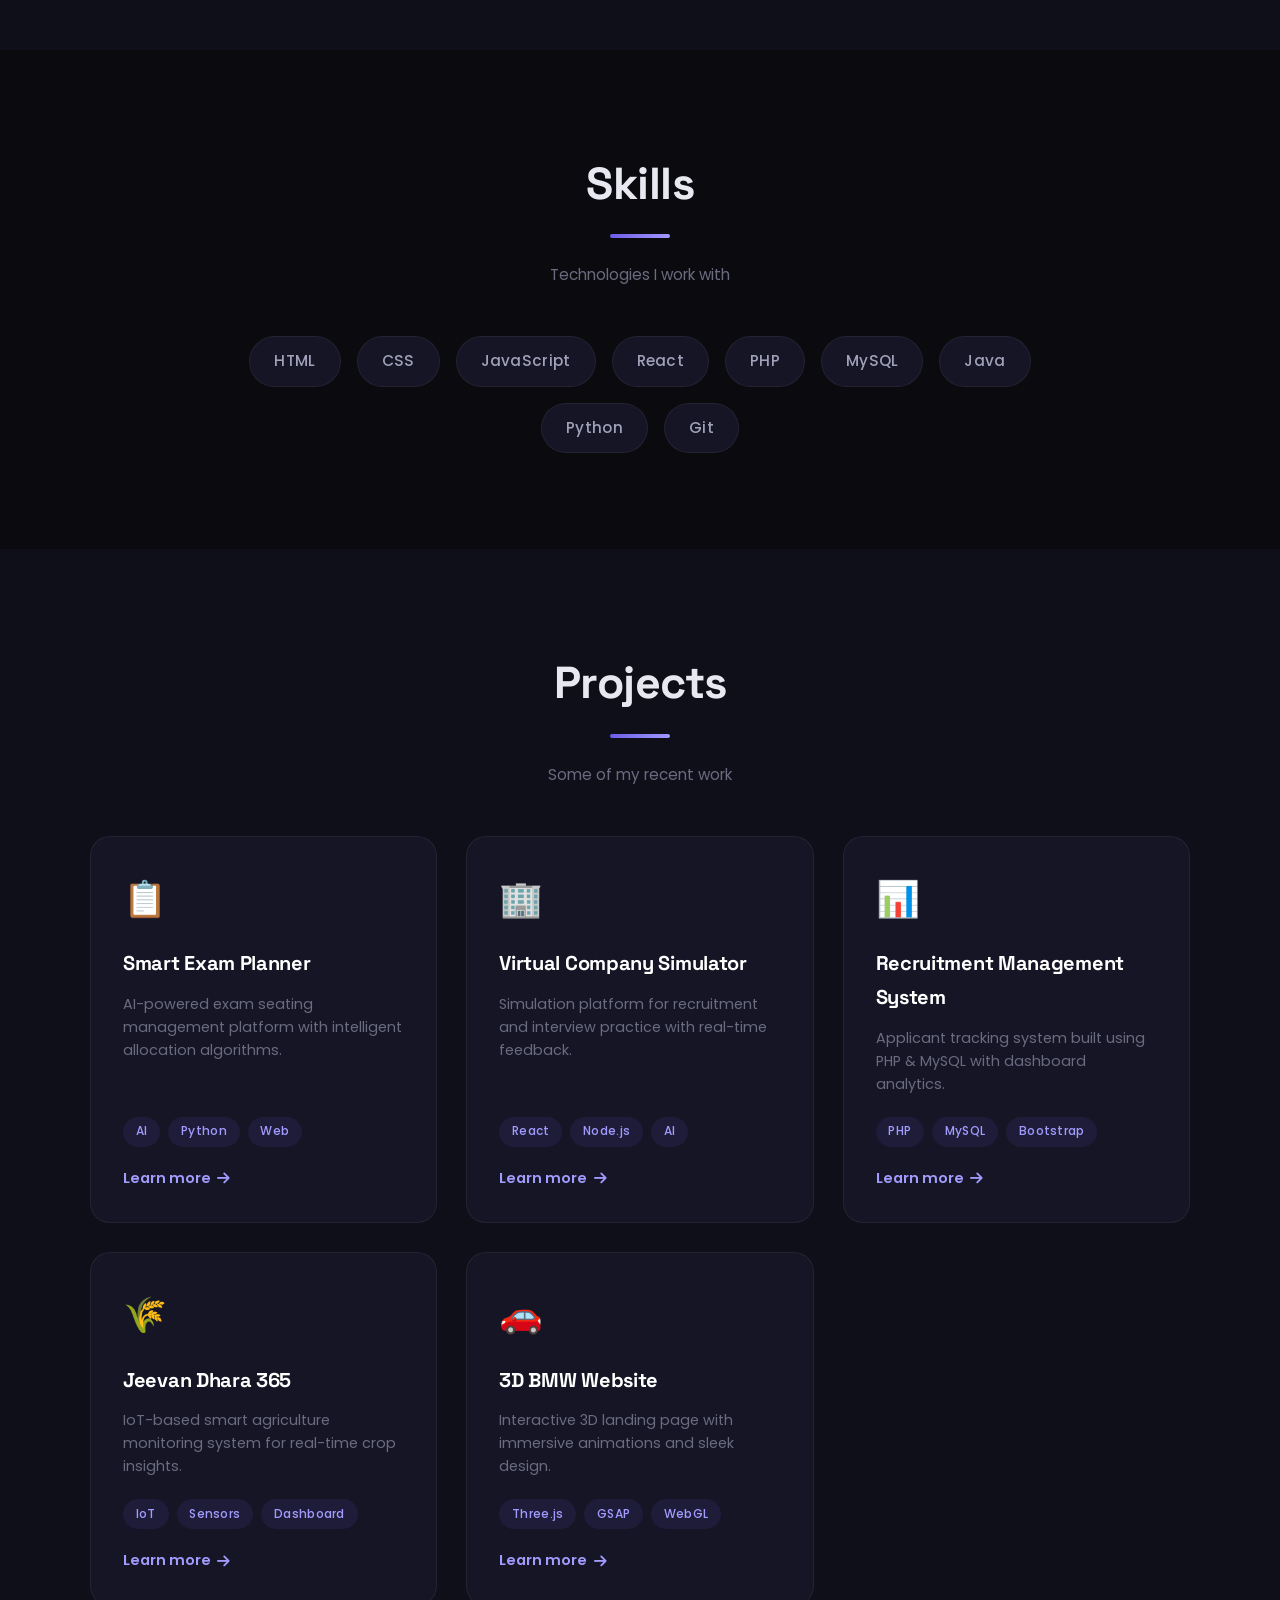
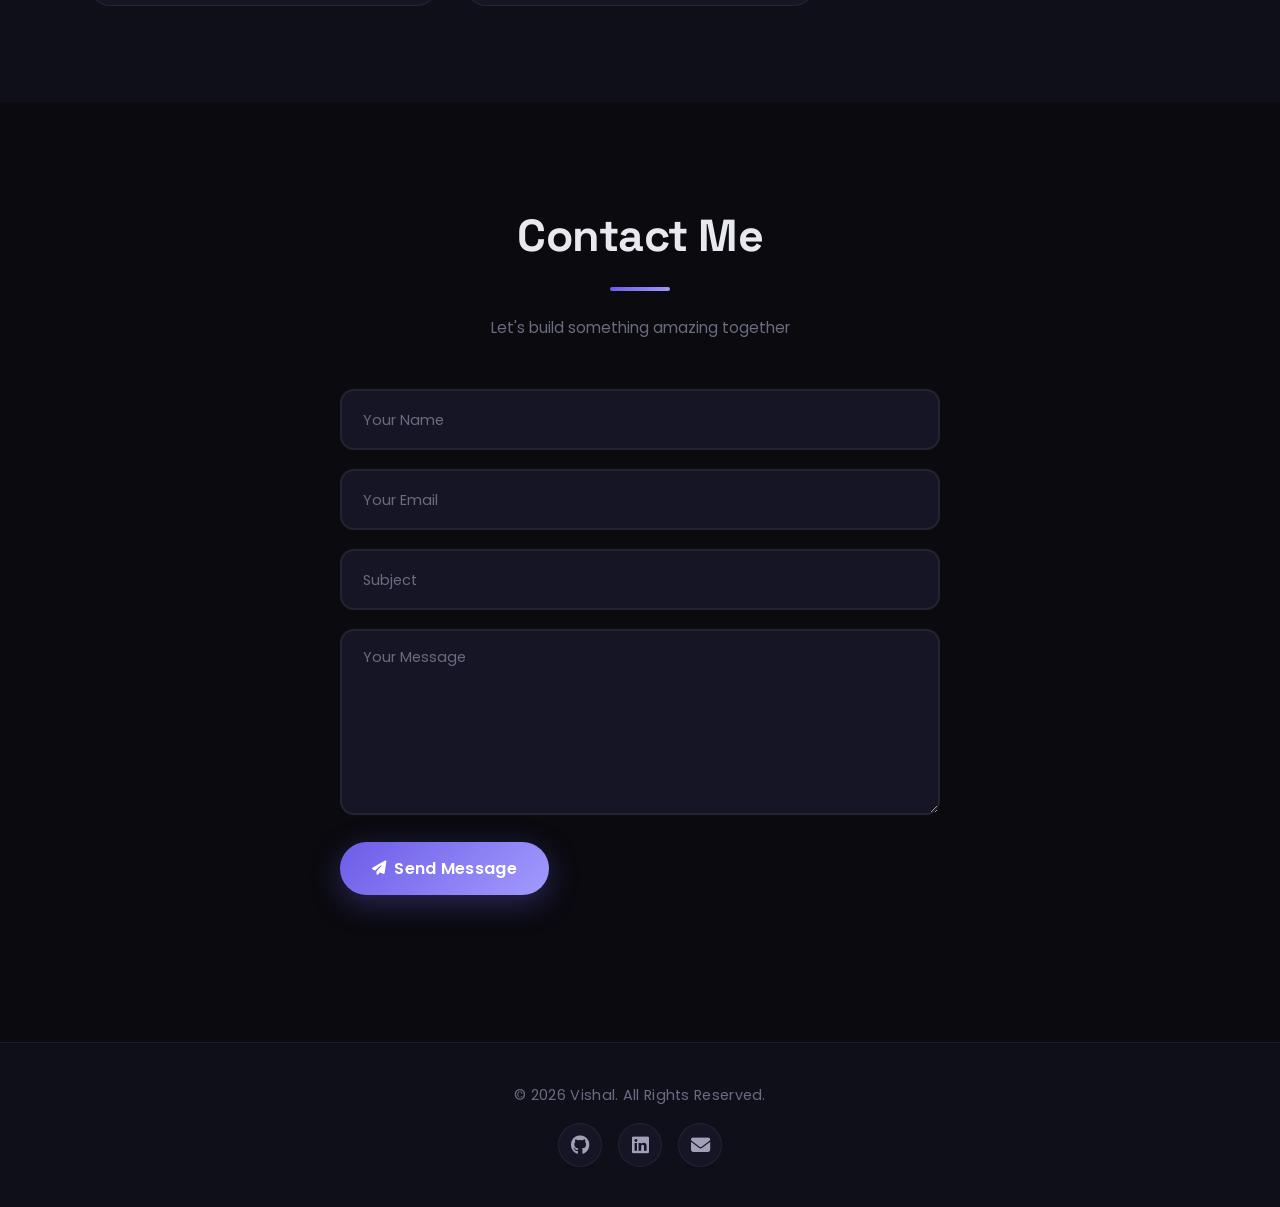
==== commit 9bf3e552: "Backup" ====
--- a/index.html
+++ b/index.html
@@ -1066,7 +1066,7 @@
                 <div class="project-tags">
                     <span>AI</span><span>Python</span><span>Web</span>
                 </div>
-                <a href="https://sep.kwscloud.in/#/login" class="project-link">Learn more <i class="fas fa-arrow-right"></i></a>
+                <a href="sep.html" class="project-link">Learn more <i class="fas fa-arrow-right"></i></a>
             </div>
 
             <div class="project-card reveal reveal-delay-2">
@@ -1076,7 +1076,7 @@
                 <div class="project-tags">
                     <span>React</span><span>Node.js</span><span>AI</span>
                 </div>
-                <a href="#" class="project-link">Learn more <i class="fas fa-arrow-right"></i></a>
+                <a href="vcs.html" class="project-link">Learn more <i class="fas fa-arrow-right"></i></a>
             </div>
 
             <div class="project-card reveal reveal-delay-3">
@@ -1096,7 +1096,7 @@
                 <div class="project-tags">
                     <span>IoT</span><span>Sensors</span><span>Dashboard</span>
                 </div>
-                <a href="#" class="project-link">Learn more <i class="fas fa-arrow-right"></i></a>
+                <a href="jeevandhara.html" class="project-link">Learn more <i class="fas fa-arrow-right"></i></a>
             </div>
 
             <div class="project-card reveal reveal-delay-5">
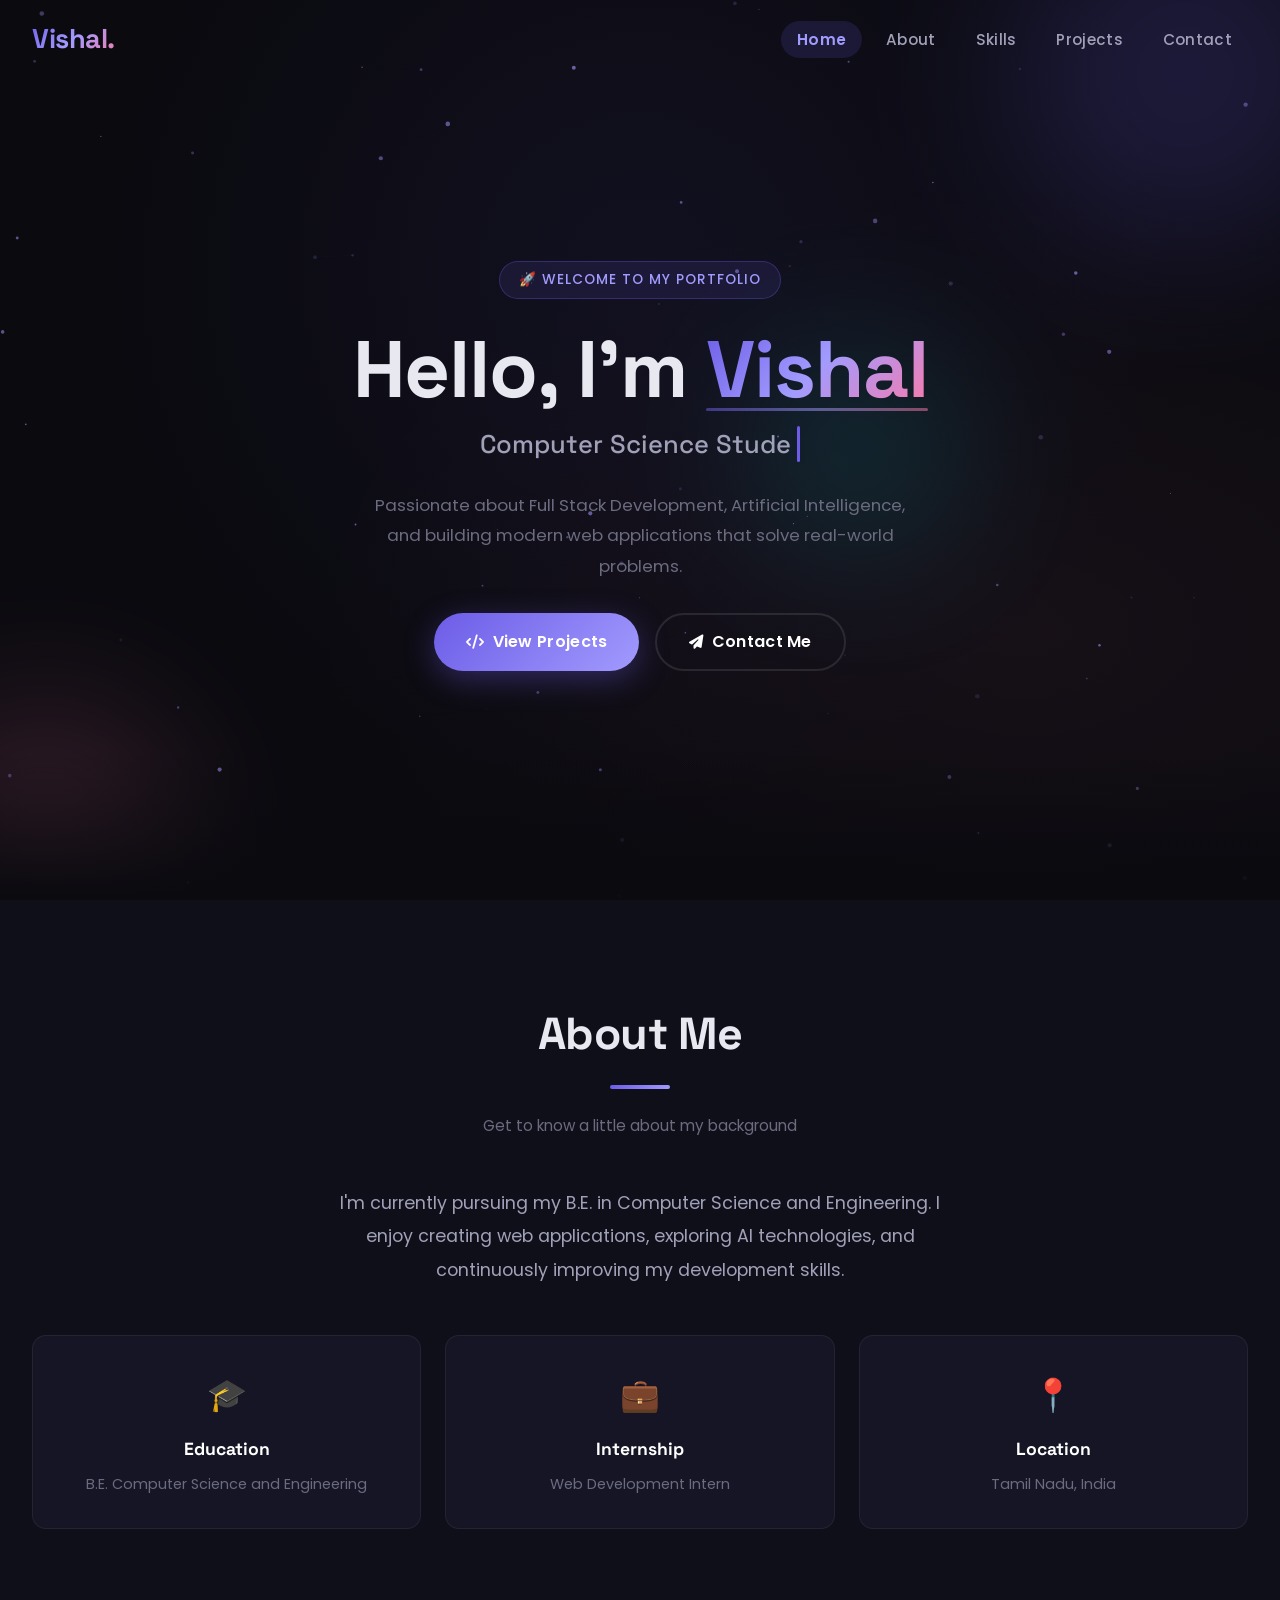
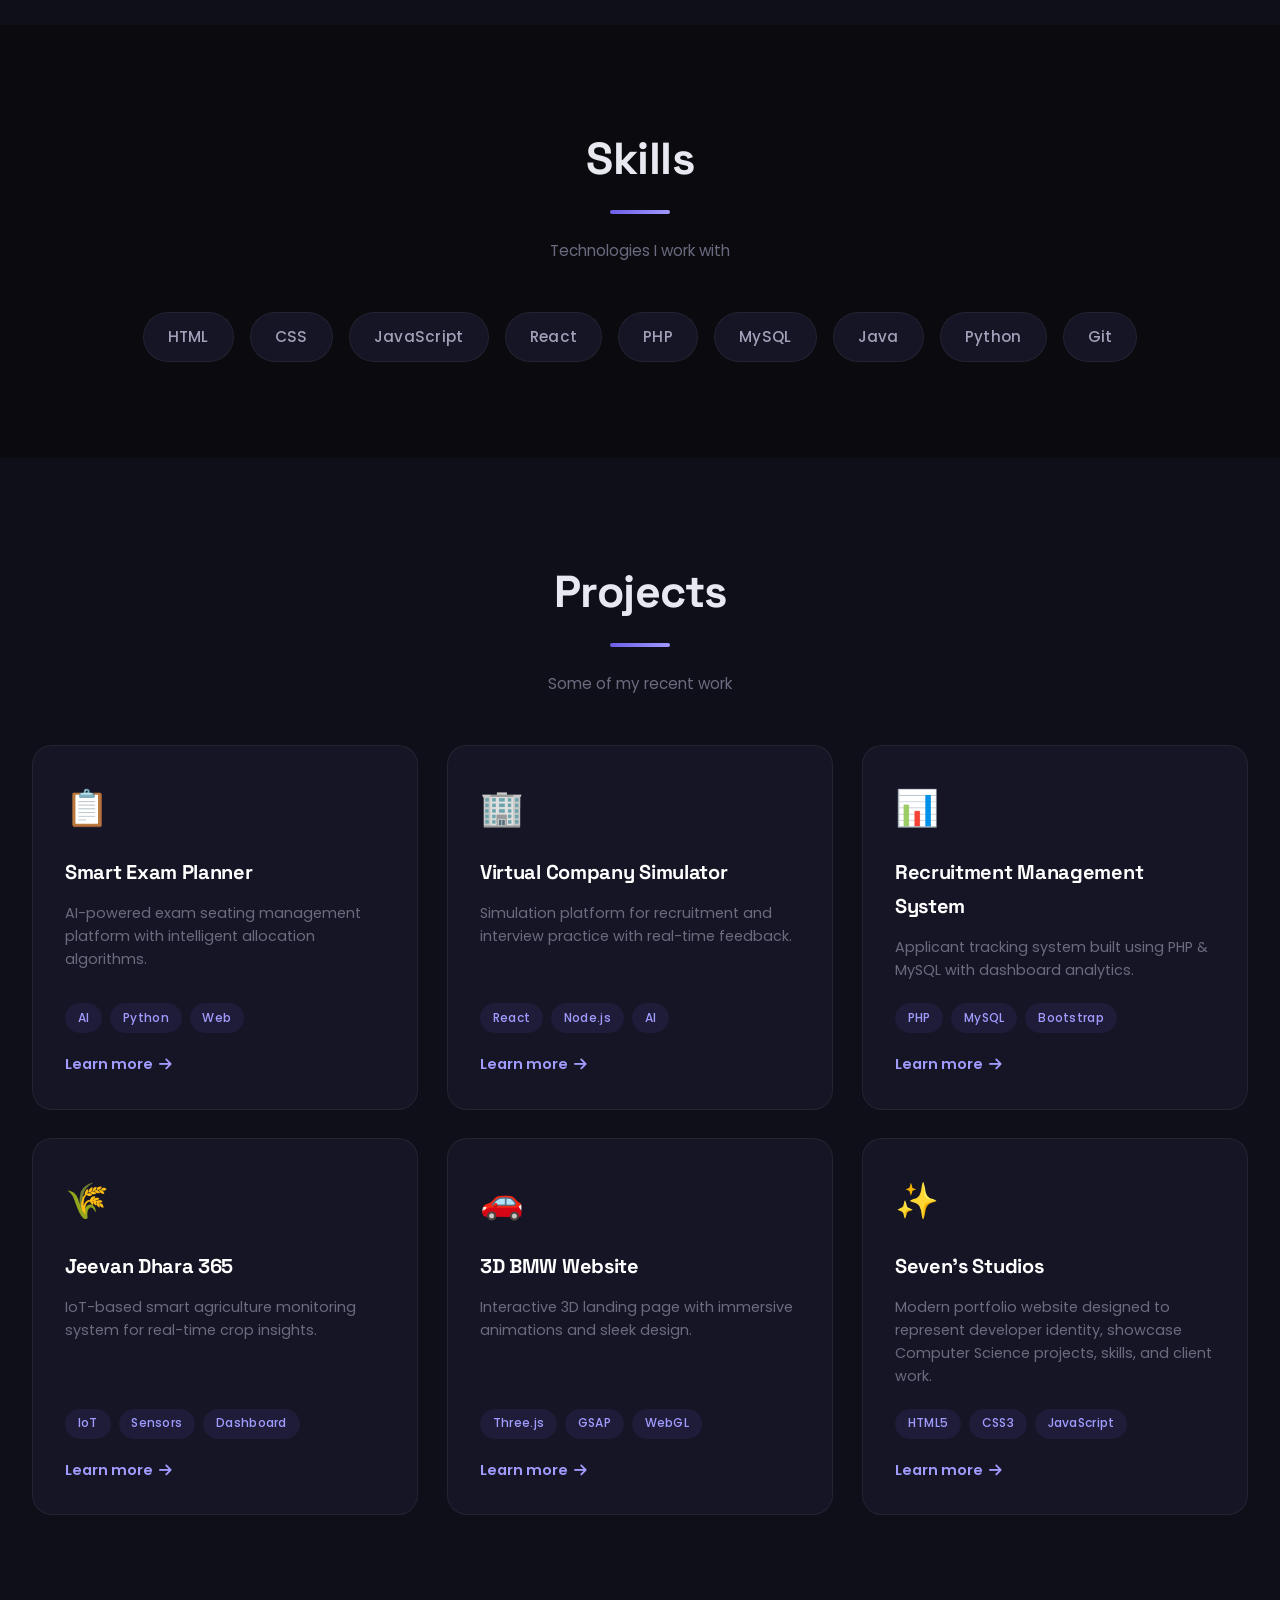
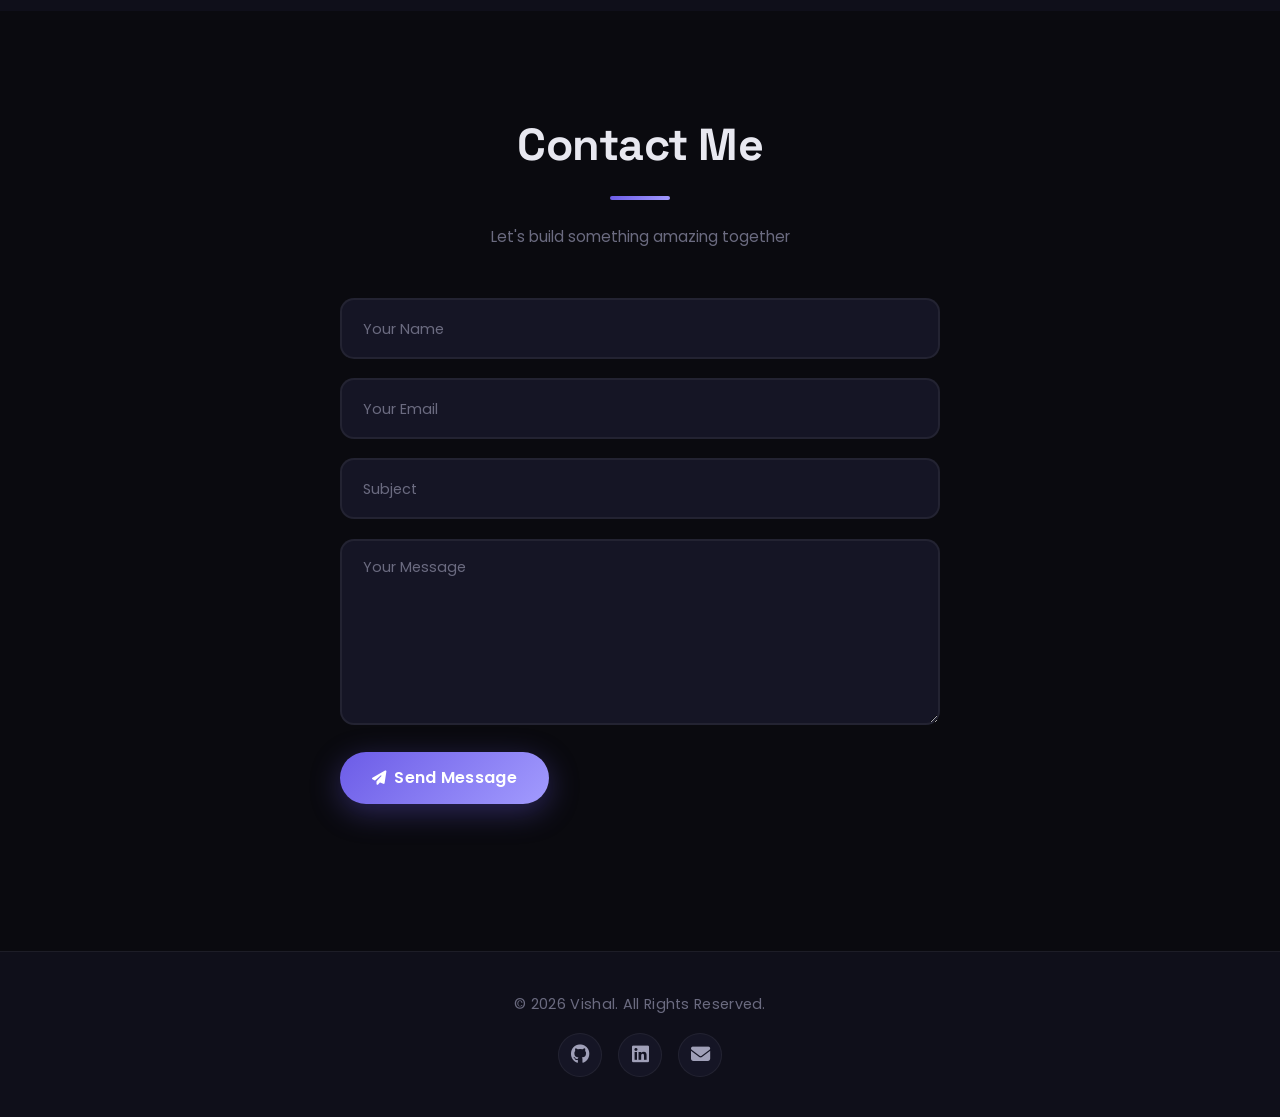
==== commit c869c4d3: "Update index.html widths and add Seven's Studios project card" ====
--- a/index.html
+++ b/index.html
@@ -161,7 +161,7 @@
             display: flex;
             align-items: center;
             justify-content: space-between;
-            max-width: 1300px;
+            max-width: 1400px;
             margin: 0 auto;
             padding: 1rem 0;
             transition: padding var(--transition-smooth);
@@ -477,7 +477,7 @@
             background: var(--bg-secondary);
         }
         .about-box {
-            max-width: 900px;
+            max-width: 1400px;
             margin: 0 auto;
             text-align: center;
         }
@@ -550,7 +550,7 @@
             flex-wrap: wrap;
             gap: 1rem;
             justify-content: center;
-            max-width: 800px;
+            max-width: 1200px;
             margin: 0 auto;
         }
         .skill {
@@ -597,7 +597,7 @@
             display: grid;
             grid-template-columns: repeat(auto-fit, minmax(300px, 1fr));
             gap: 1.8rem;
-            max-width: 1100px;
+            max-width: 1400px;
             margin: 0 auto;
         }
         .project-card {
@@ -1108,6 +1108,16 @@
                 </div>
                 <a href="#" class="project-link">Learn more <i class="fas fa-arrow-right"></i></a>
             </div>
+
+            <div class="project-card reveal reveal-delay-1">
+                <span class="project-icon">✨</span>
+                <h3>Seven's Studios</h3>
+                <p>Modern portfolio website designed to represent developer identity, showcase Computer Science projects, skills, and client work.</p>
+                <div class="project-tags">
+                    <span>HTML5</span><span>CSS3</span><span>JavaScript</span>
+                </div>
+                <a href="#" class="project-link">Learn more <i class="fas fa-arrow-right"></i></a>
+            </div>
         </div>
     </section>
 
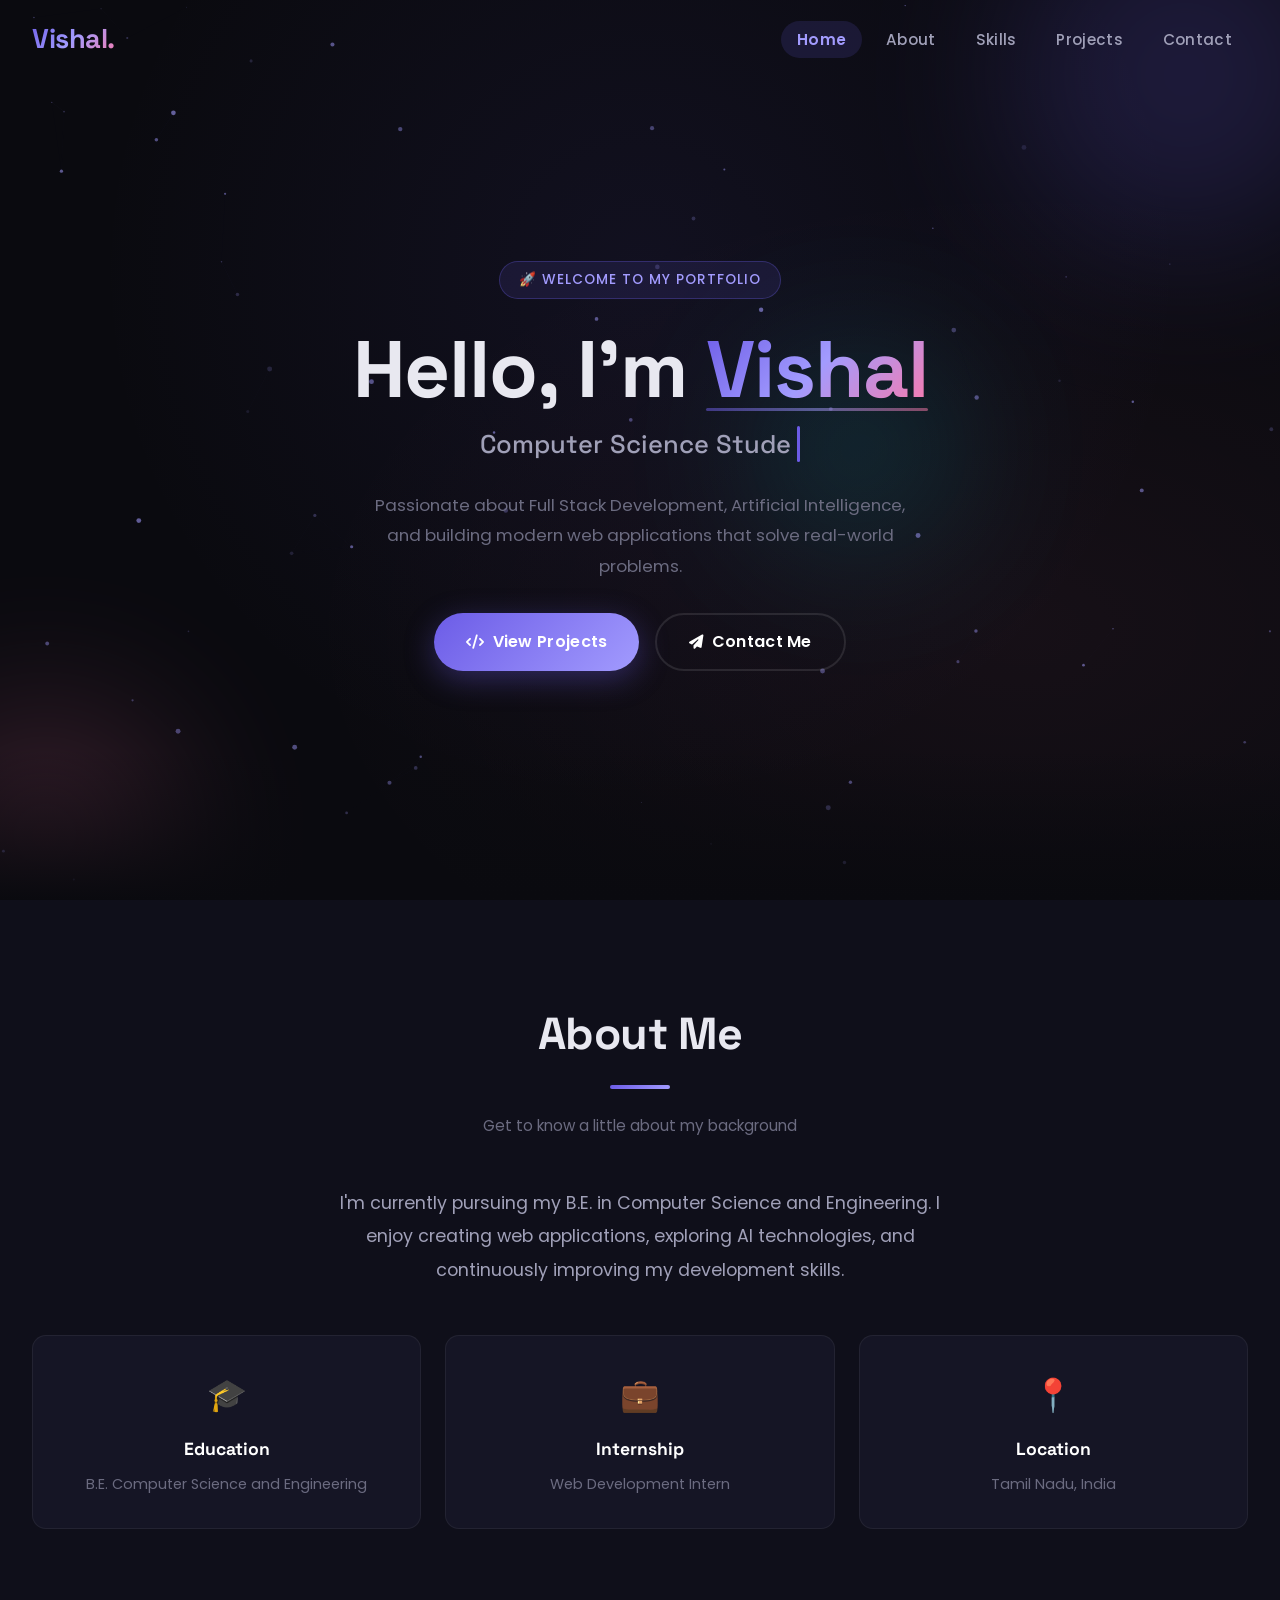
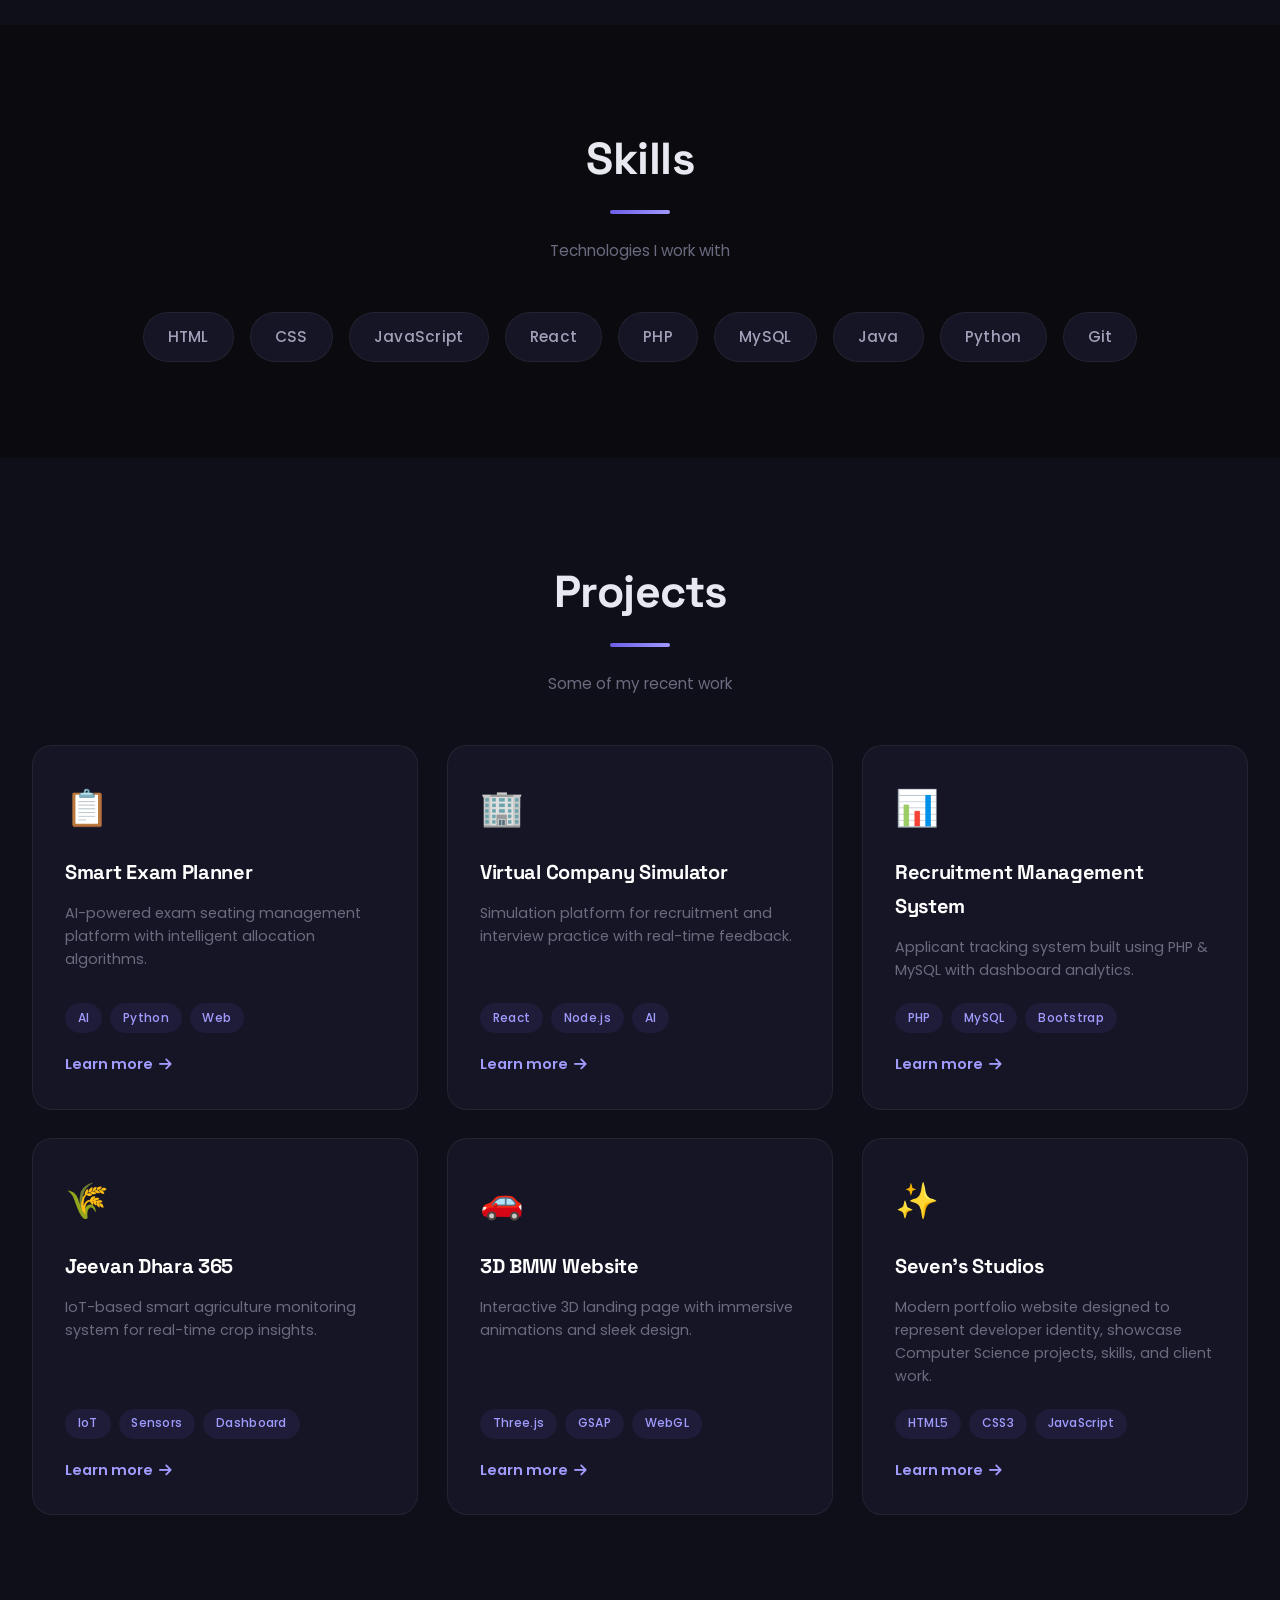
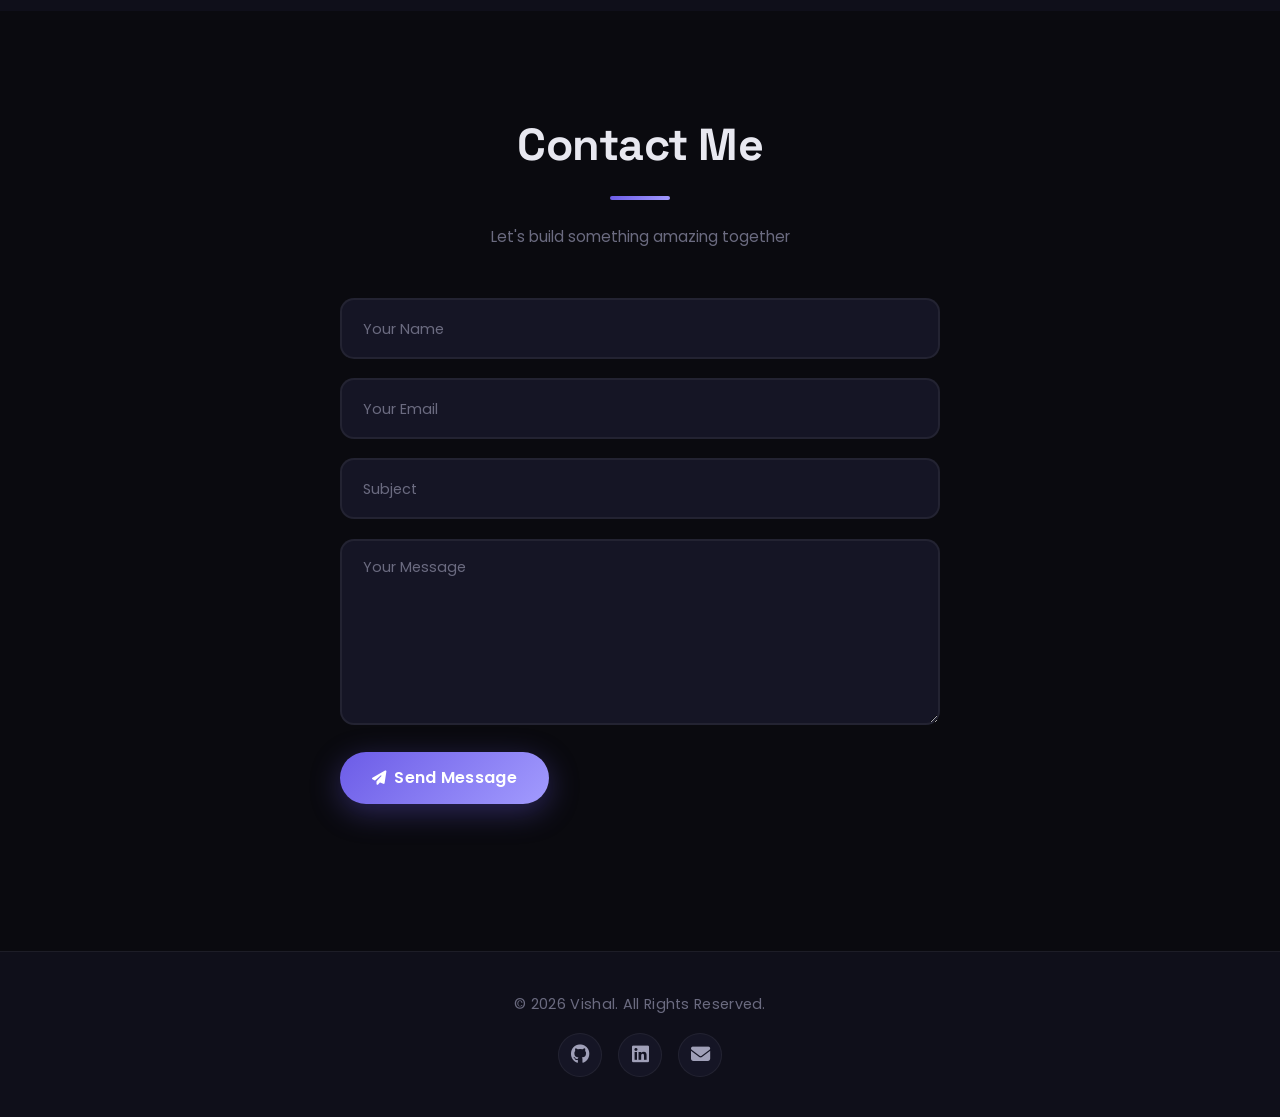
==== commit 03e67e99: "Update project links to separate hosted sites" ====
--- a/index.html
+++ b/index.html
@@ -1066,7 +1066,7 @@
                 <div class="project-tags">
                     <span>AI</span><span>Python</span><span>Web</span>
                 </div>
-                <a href="sep.html" class="project-link">Learn more <i class="fas fa-arrow-right"></i></a>
+                <a href="https://vip007vishal.github.io/SEP_web/" target="_blank" rel="noopener noreferrer" class="project-link">Learn more <i class="fas fa-arrow-right"></i></a>
             </div>
 
             <div class="project-card reveal reveal-delay-2">
@@ -1076,7 +1076,7 @@
                 <div class="project-tags">
                     <span>React</span><span>Node.js</span><span>AI</span>
                 </div>
-                <a href="vcs.html" class="project-link">Learn more <i class="fas fa-arrow-right"></i></a>
+                <a href="https://vip007vishal.github.io/VCS_web/" target="_blank" rel="noopener noreferrer" class="project-link">Learn more <i class="fas fa-arrow-right"></i></a>
             </div>
 
             <div class="project-card reveal reveal-delay-3">
@@ -1096,7 +1096,7 @@
                 <div class="project-tags">
                     <span>IoT</span><span>Sensors</span><span>Dashboard</span>
                 </div>
-                <a href="jeevandhara.html" class="project-link">Learn more <i class="fas fa-arrow-right"></i></a>
+                <a href="https://vip007vishal.github.io/JD365_web/" target="_blank" rel="noopener noreferrer" class="project-link">Learn more <i class="fas fa-arrow-right"></i></a>
             </div>
 
             <div class="project-card reveal reveal-delay-5">
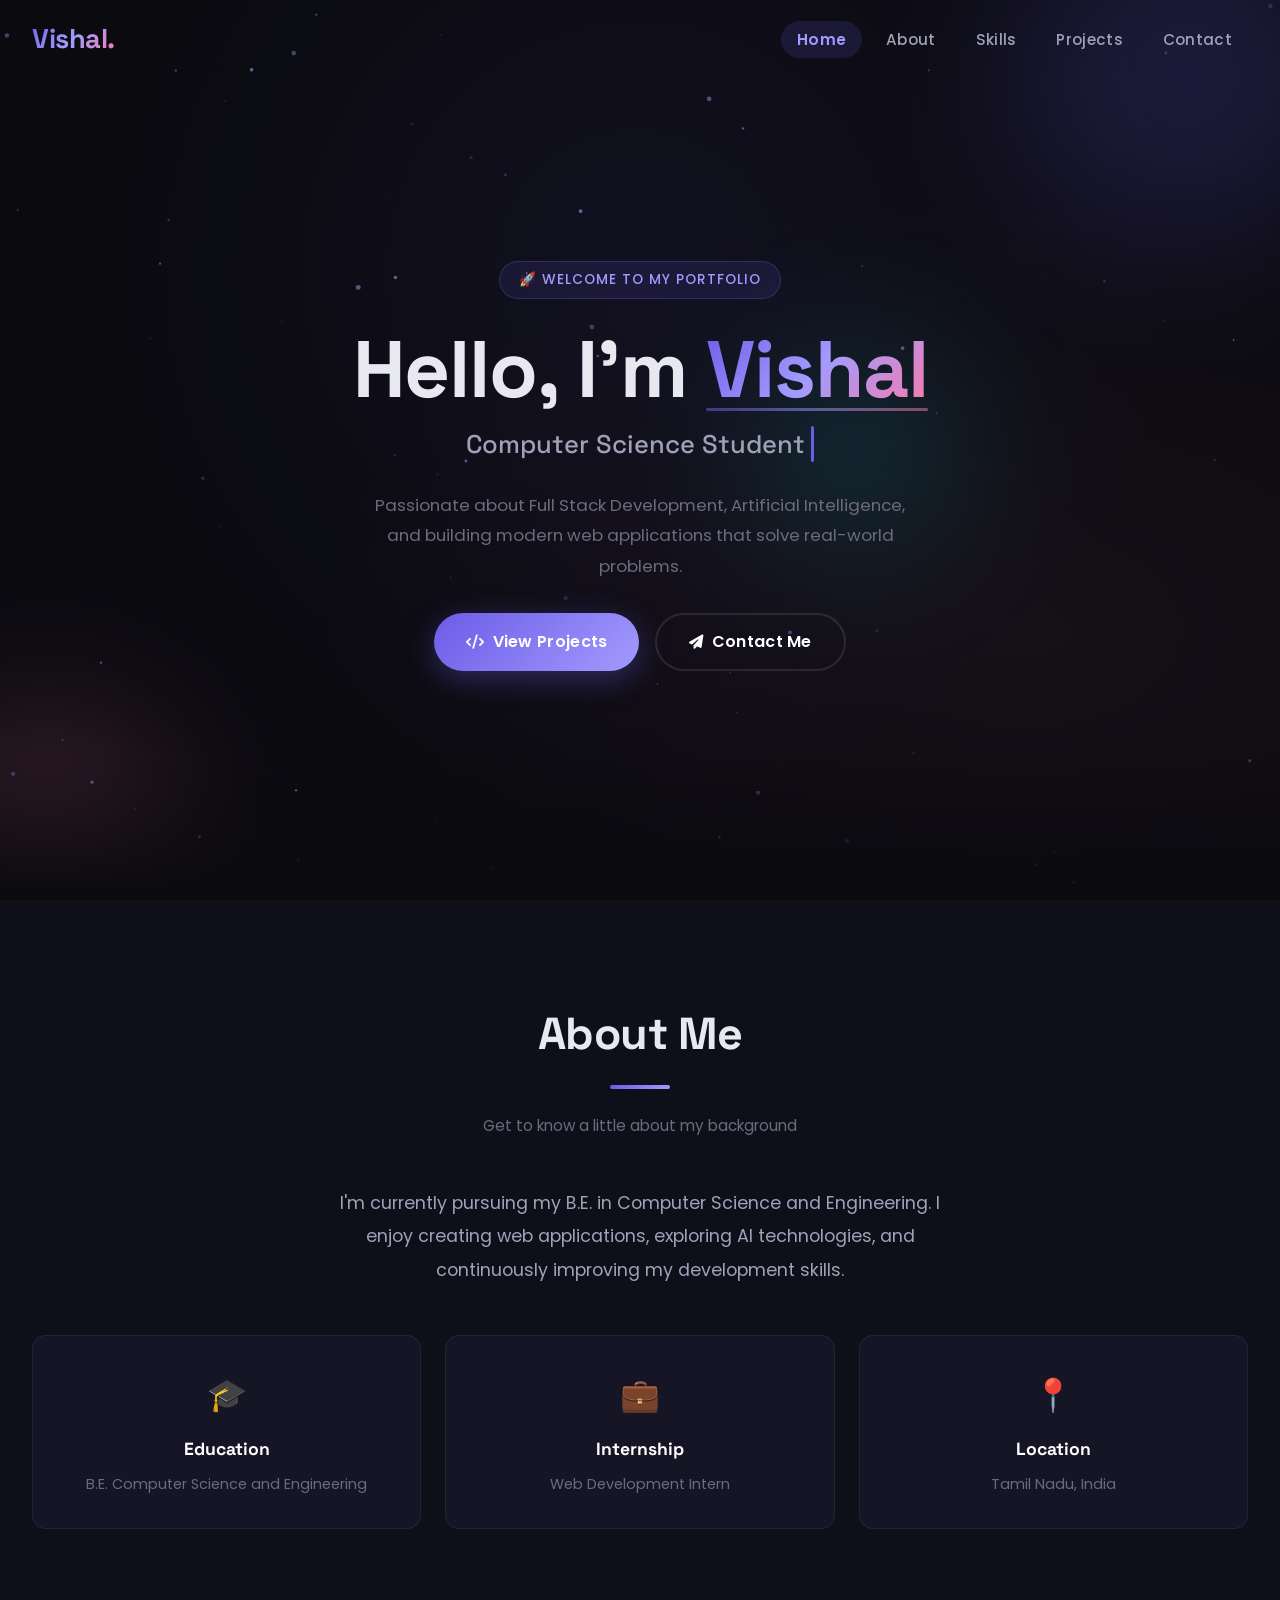
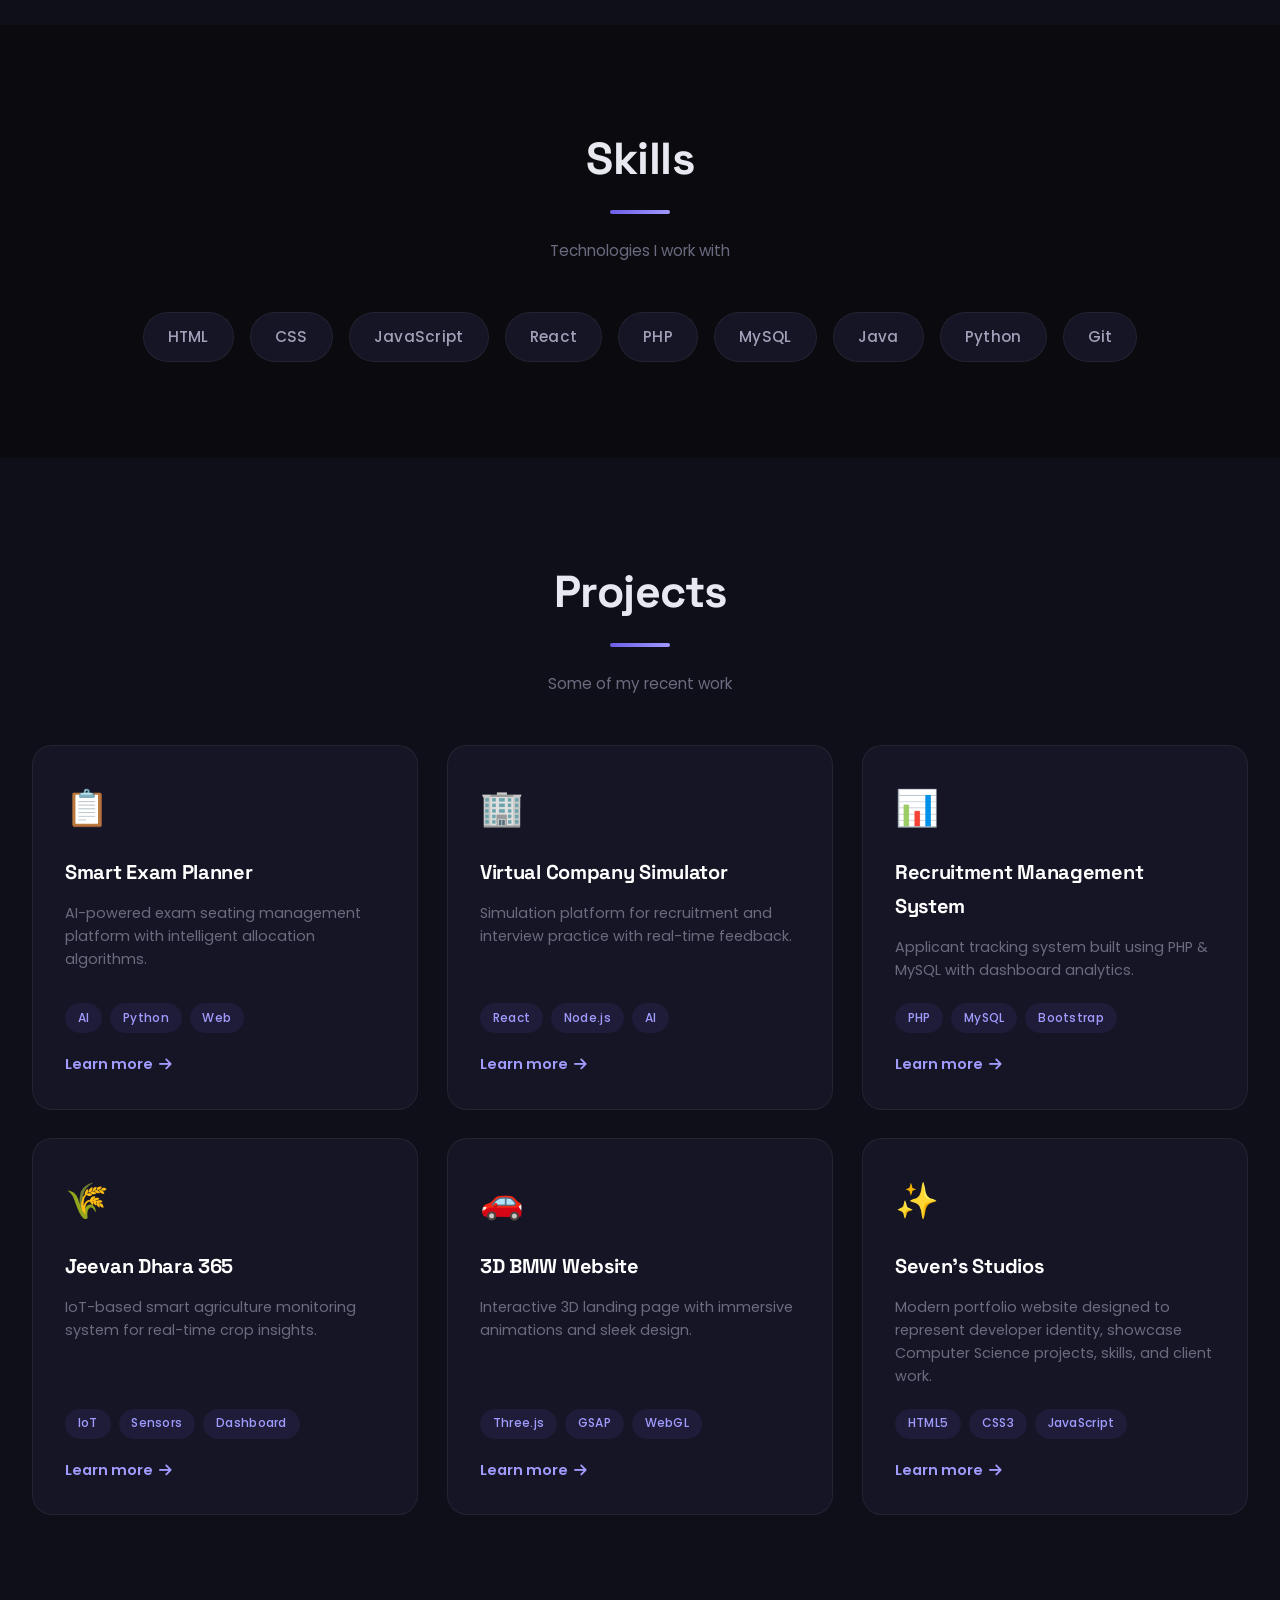
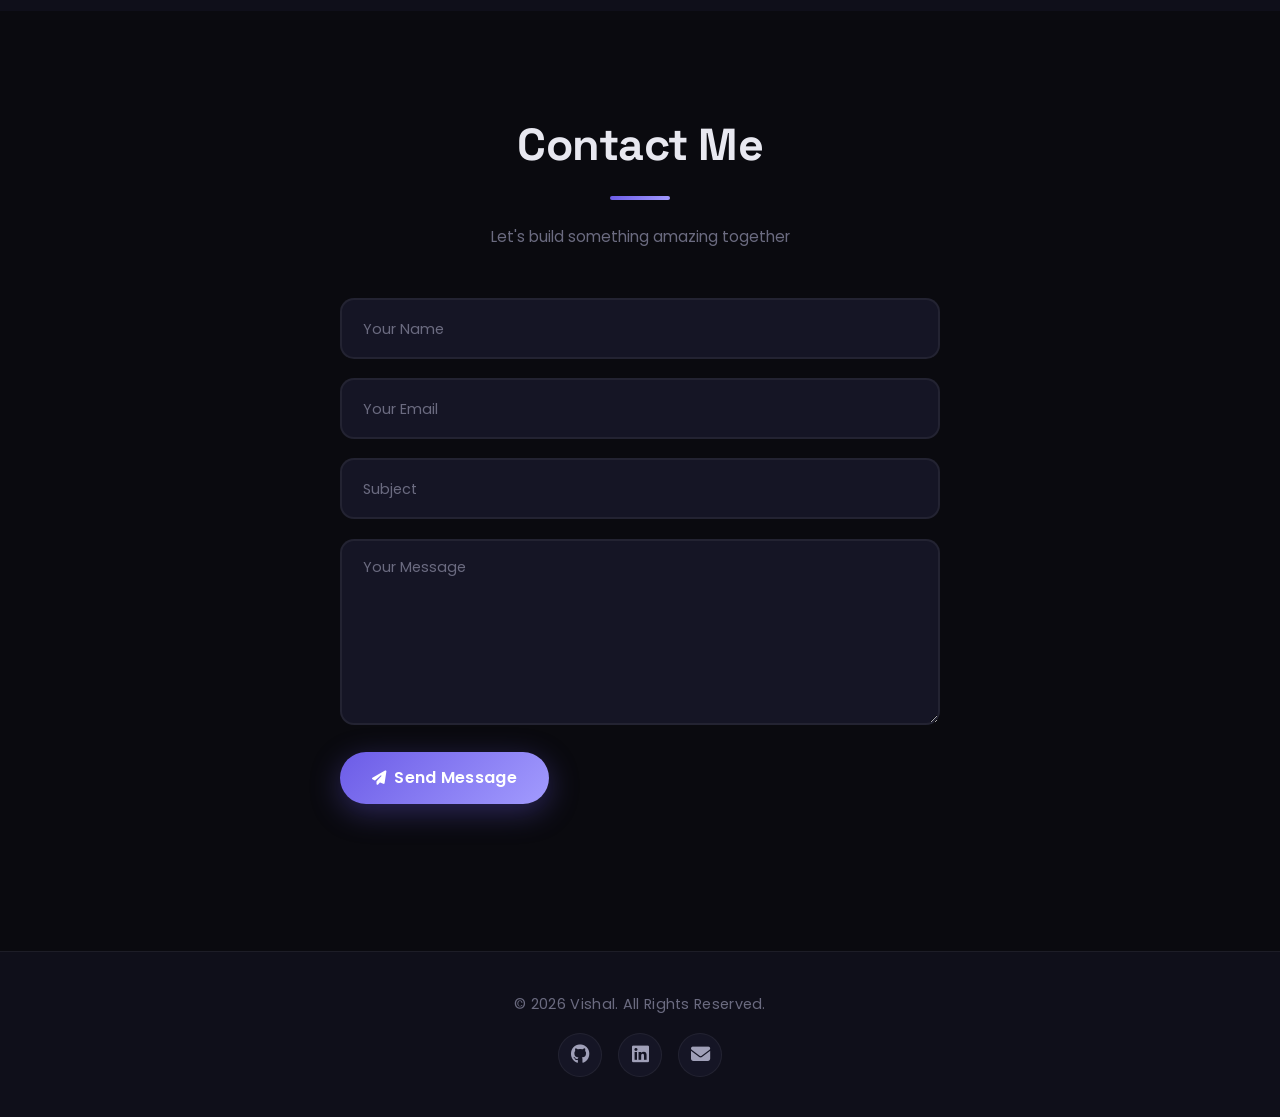
==== commit d81784d2: "Set target='_blank' on all project links to open in new tab" ====
--- a/index.html
+++ b/index.html
@@ -1086,7 +1086,7 @@
                 <div class="project-tags">
                     <span>PHP</span><span>MySQL</span><span>Bootstrap</span>
                 </div>
-                <a href="#" class="project-link">Learn more <i class="fas fa-arrow-right"></i></a>
+                <a href="#" target="_blank" rel="noopener noreferrer" class="project-link">Learn more <i class="fas fa-arrow-right"></i></a>
             </div>
 
             <div class="project-card reveal reveal-delay-4">
@@ -1106,7 +1106,7 @@
                 <div class="project-tags">
                     <span>Three.js</span><span>GSAP</span><span>WebGL</span>
                 </div>
-                <a href="#" class="project-link">Learn more <i class="fas fa-arrow-right"></i></a>
+                <a href="#" target="_blank" rel="noopener noreferrer" class="project-link">Learn more <i class="fas fa-arrow-right"></i></a>
             </div>
 
             <div class="project-card reveal reveal-delay-1">
@@ -1116,7 +1116,7 @@
                 <div class="project-tags">
                     <span>HTML5</span><span>CSS3</span><span>JavaScript</span>
                 </div>
-                <a href="#" class="project-link">Learn more <i class="fas fa-arrow-right"></i></a>
+                <a href="#" target="_blank" rel="noopener noreferrer" class="project-link">Learn more <i class="fas fa-arrow-right"></i></a>
             </div>
         </div>
     </section>
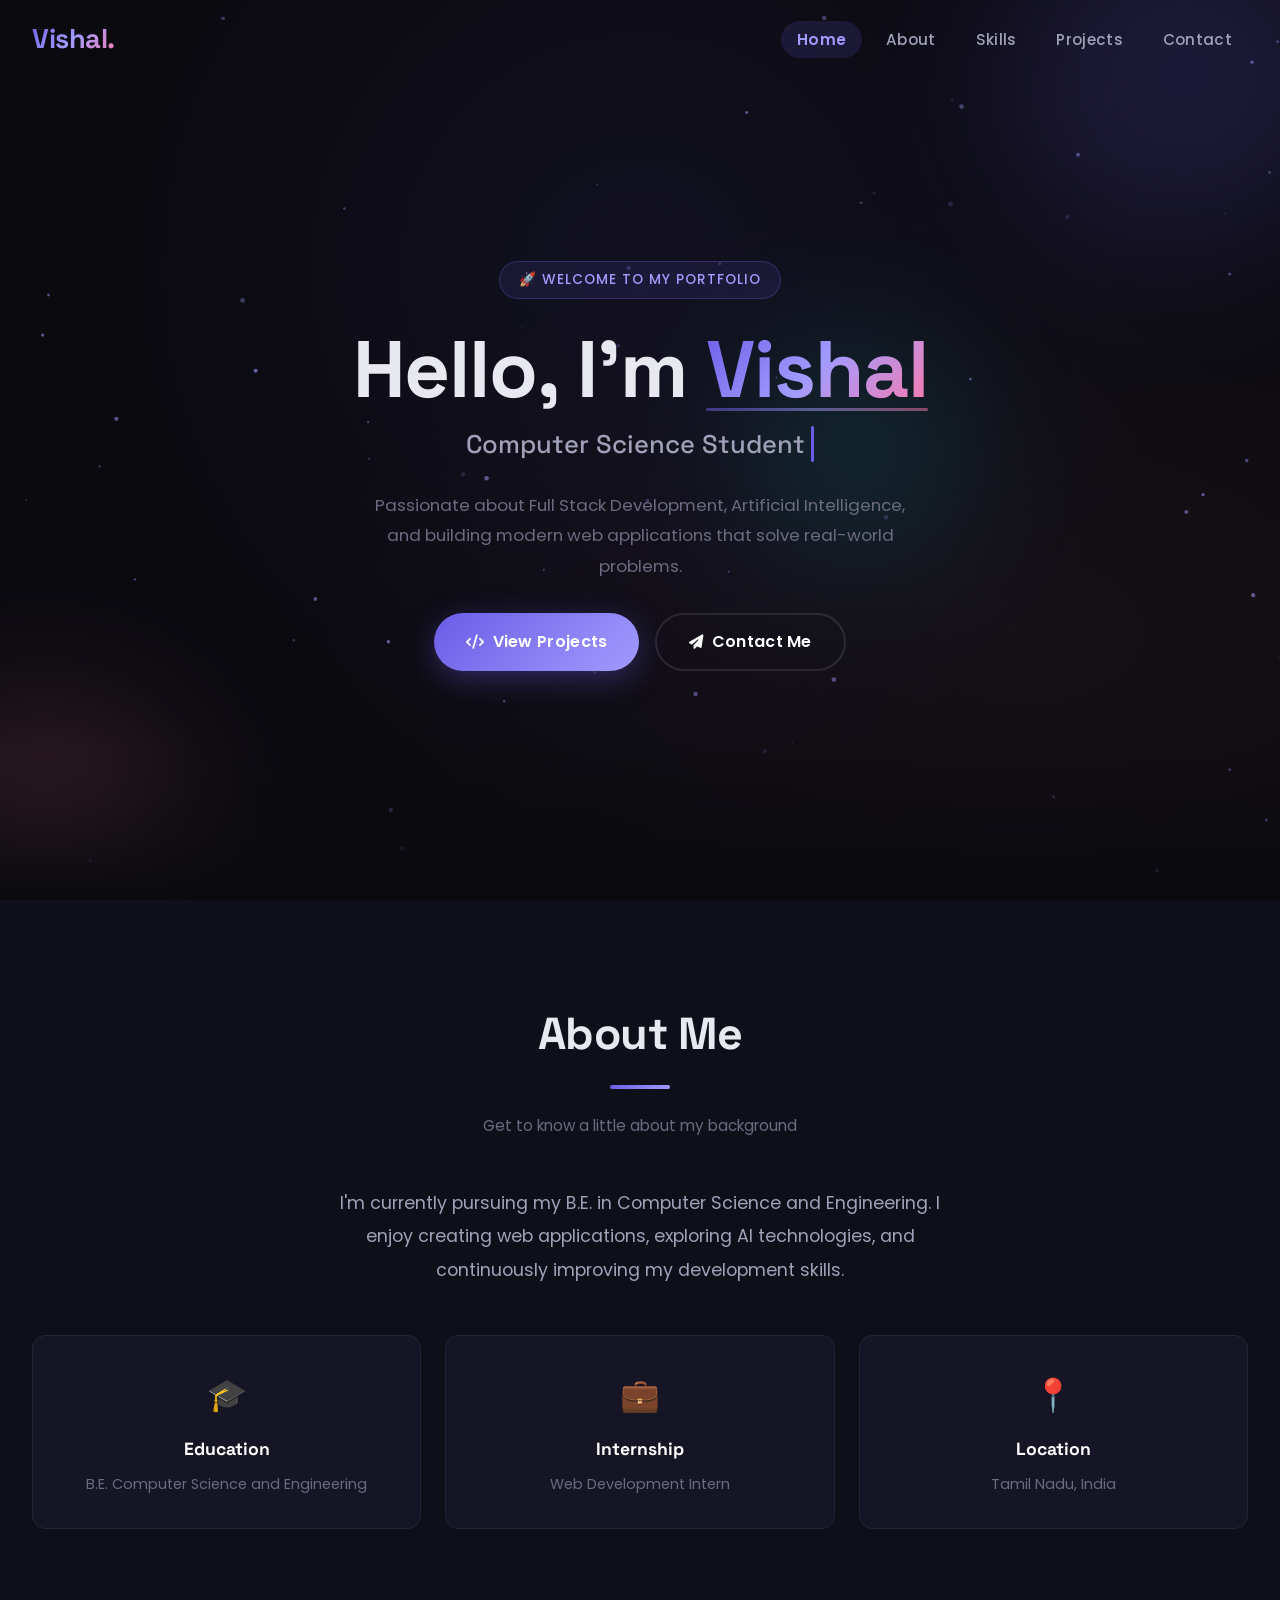
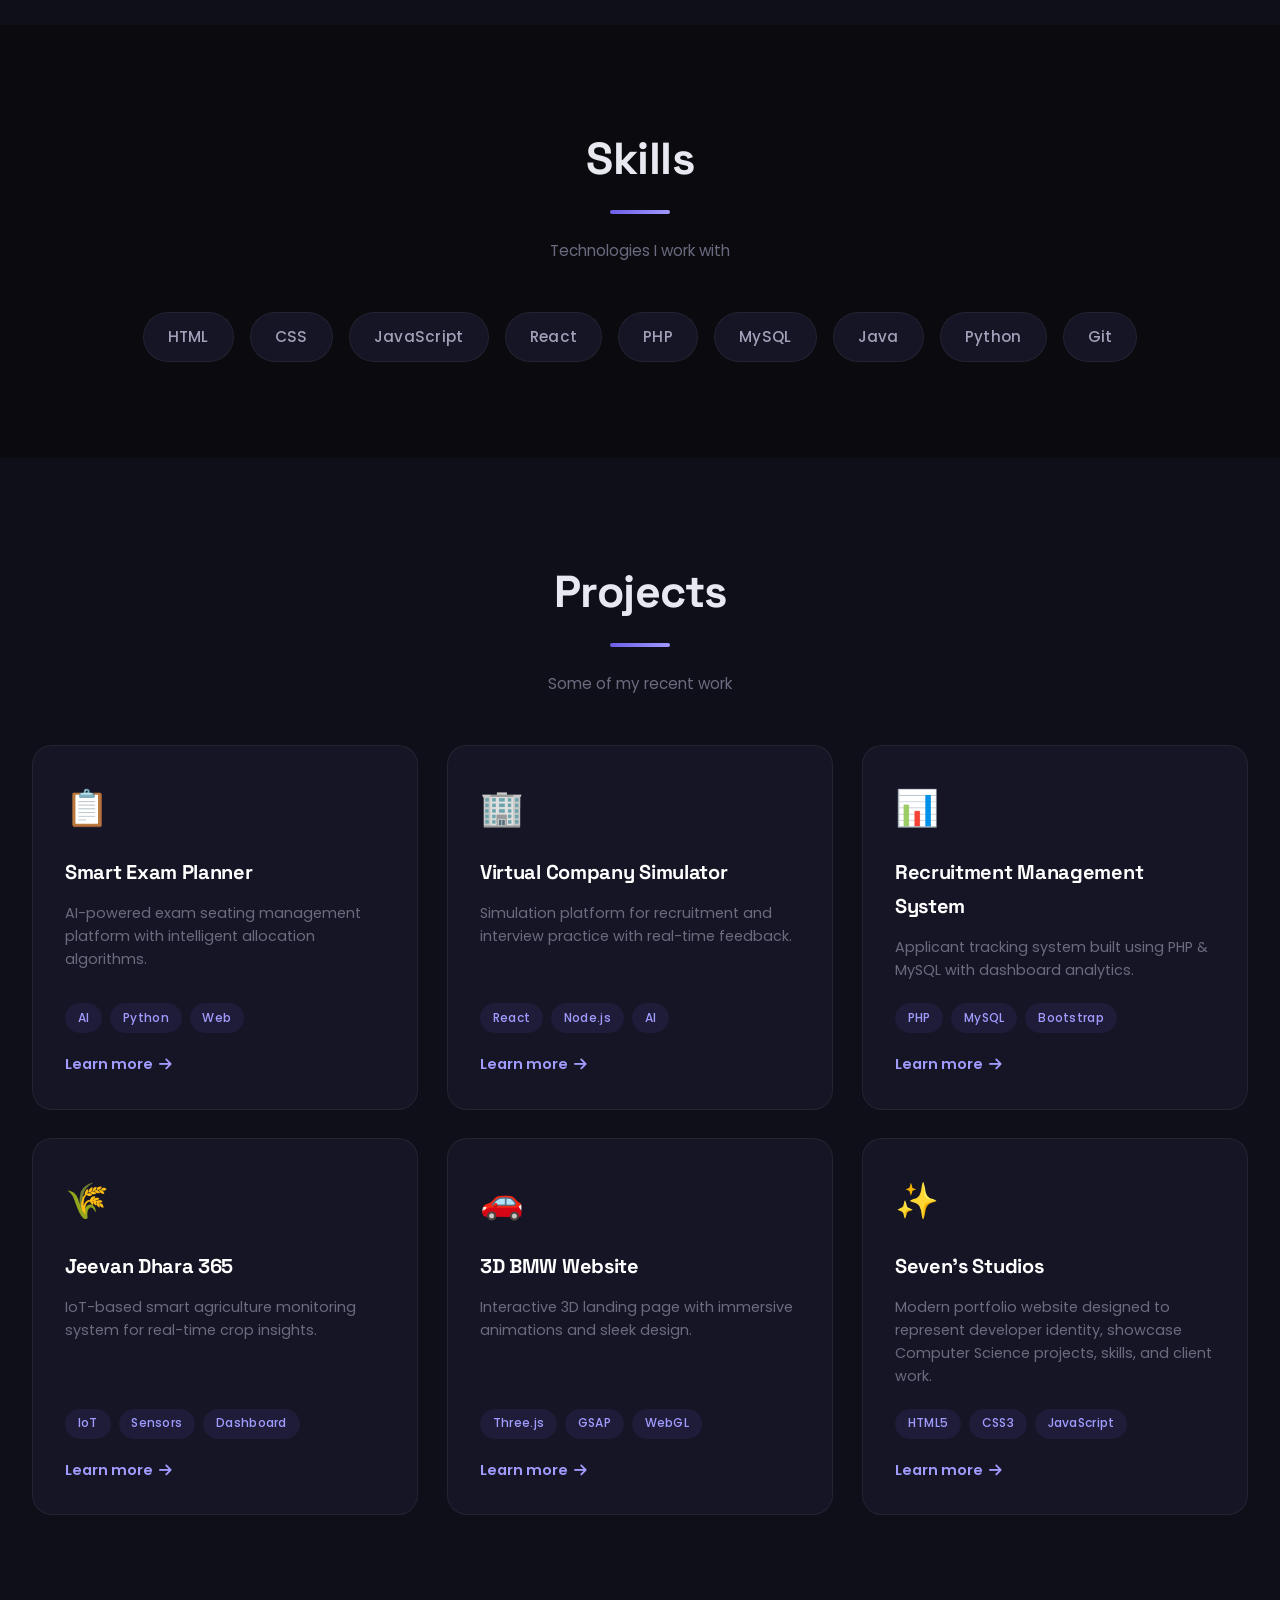
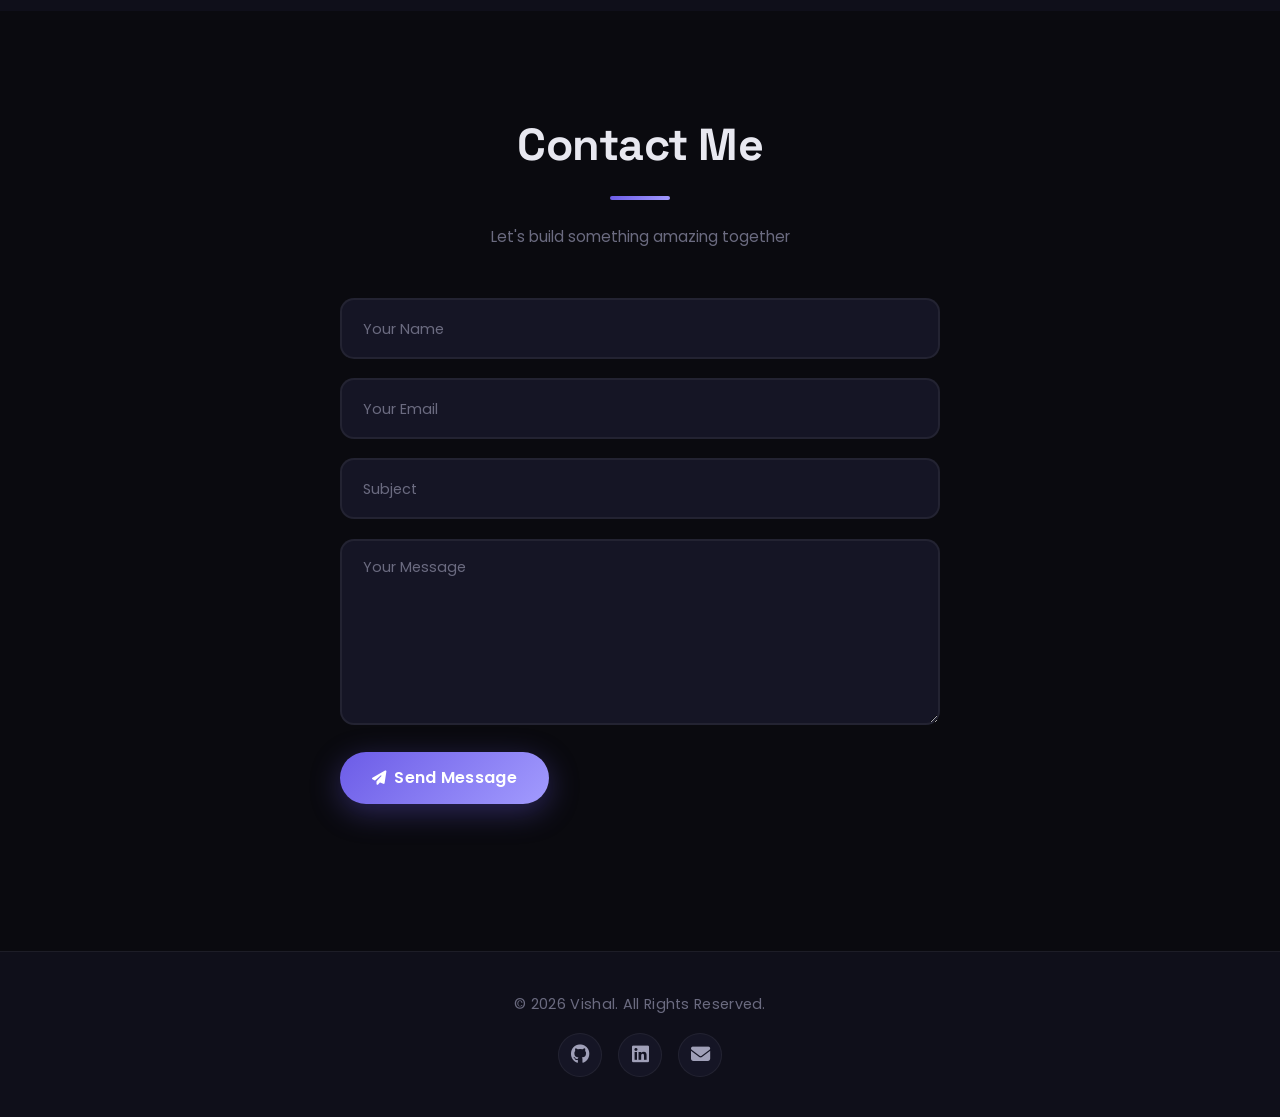
==== commit 42e9a5f5: "Update 3D BMW Website project link to hosted URL" ====
--- a/index.html
+++ b/index.html
@@ -1106,7 +1106,7 @@
                 <div class="project-tags">
                     <span>Three.js</span><span>GSAP</span><span>WebGL</span>
                 </div>
-                <a href="#" target="_blank" rel="noopener noreferrer" class="project-link">Learn more <i class="fas fa-arrow-right"></i></a>
+                <a href="https://vip007vishal.github.io/BMW_web/index.html" target="_blank" rel="noopener noreferrer" class="project-link">Learn more <i class="fas fa-arrow-right"></i></a>
             </div>
 
             <div class="project-card reveal reveal-delay-1">
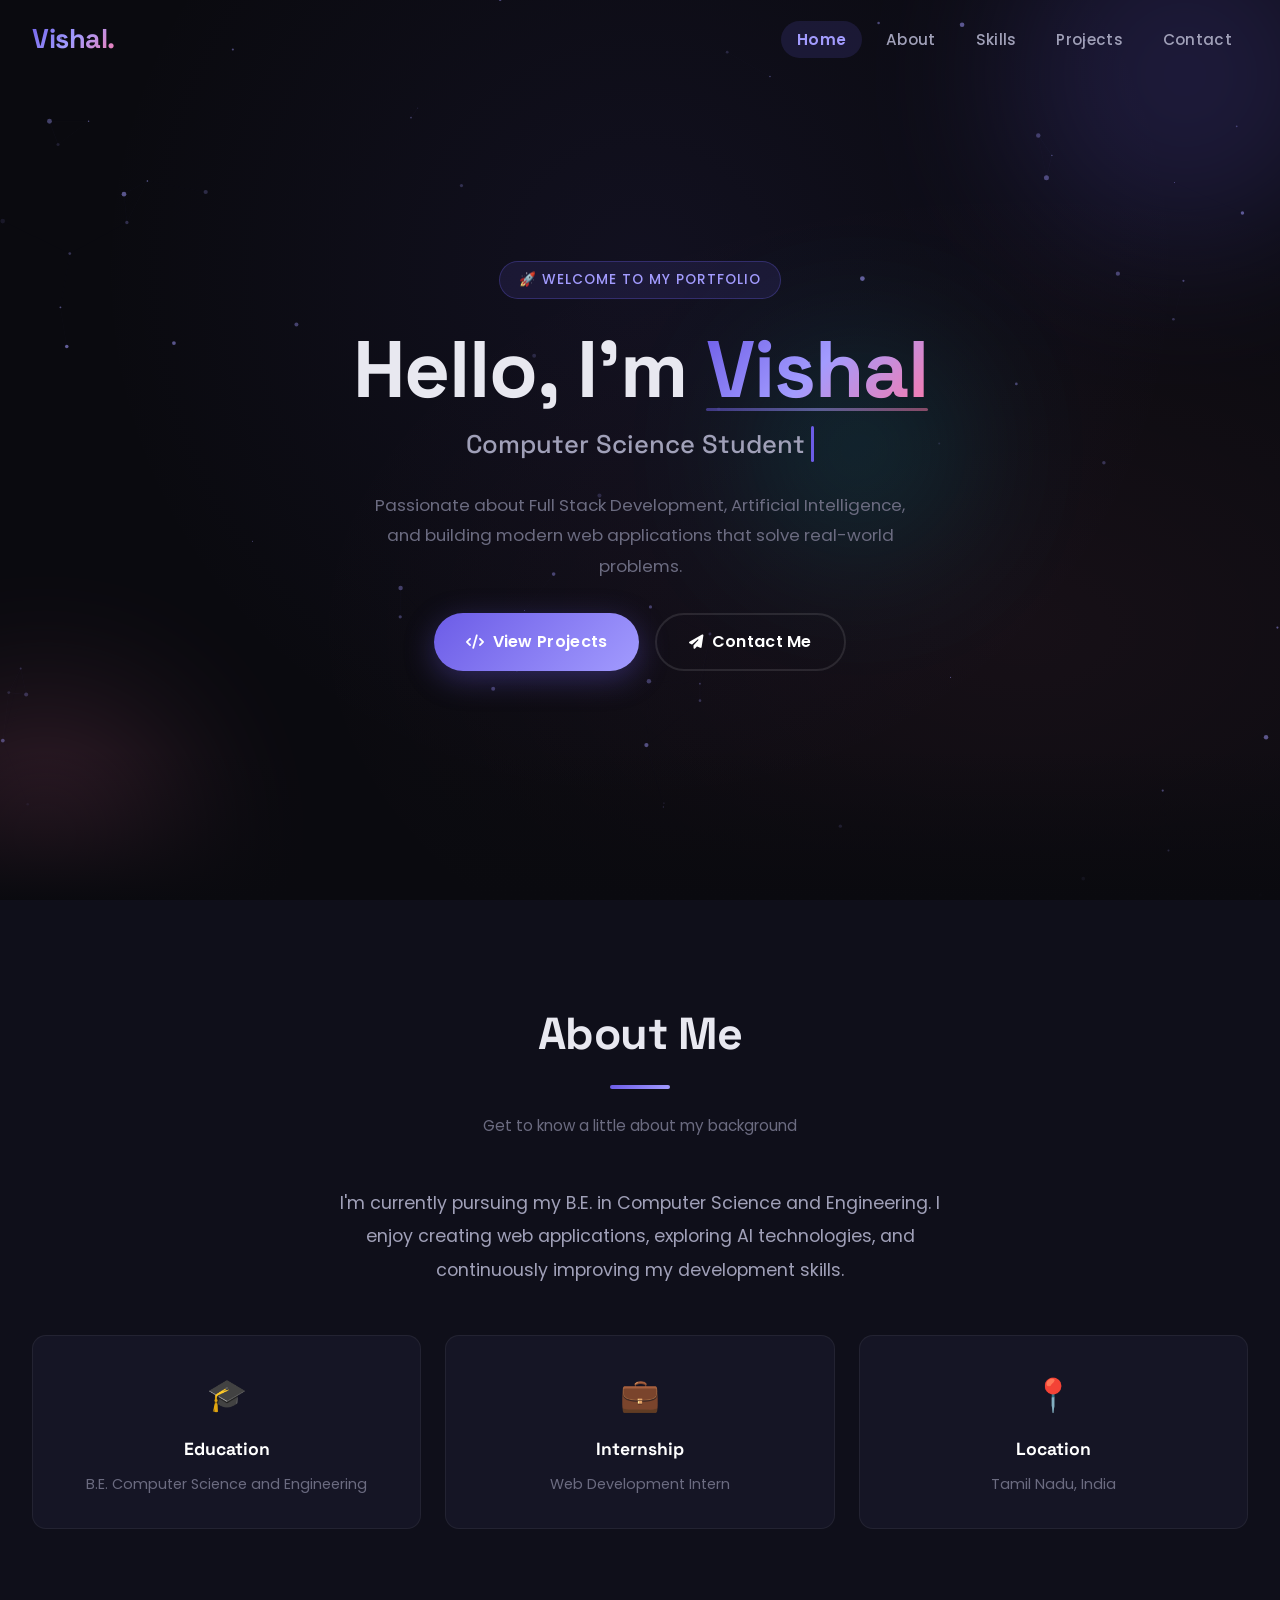
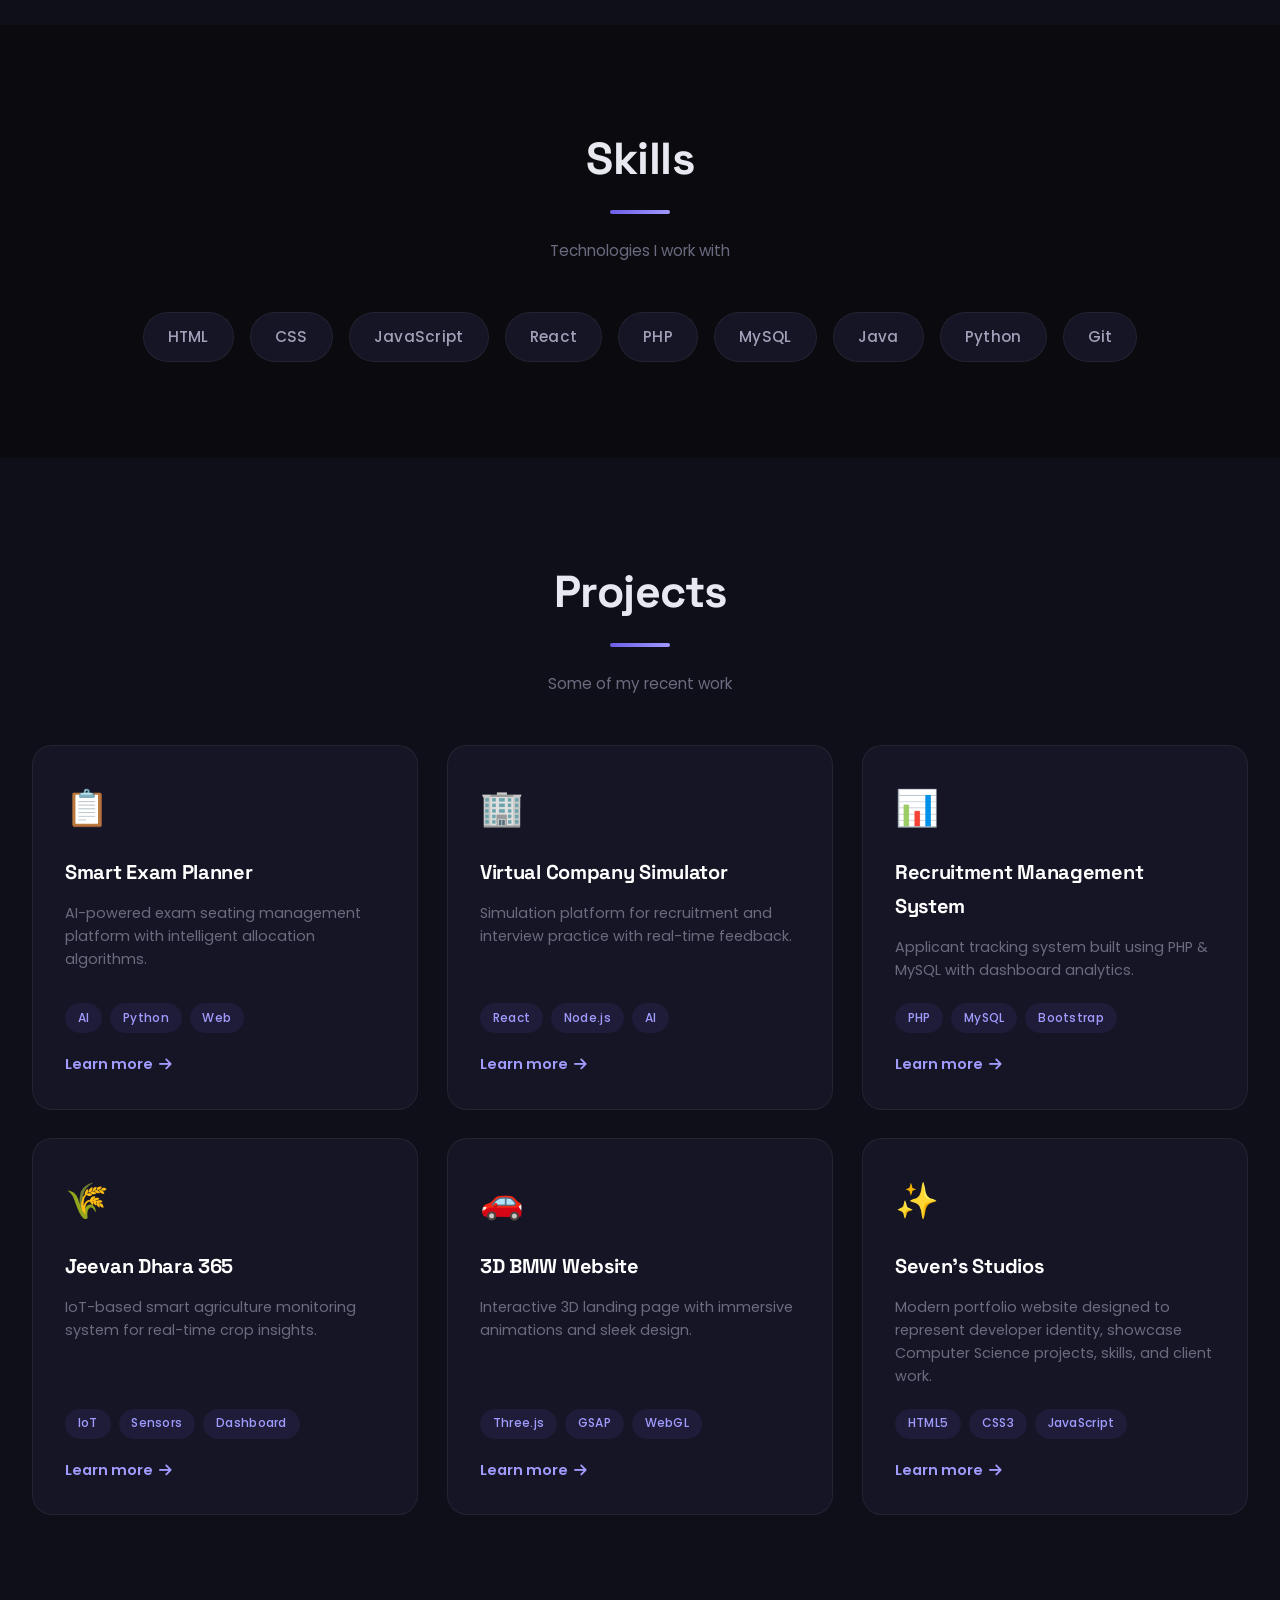
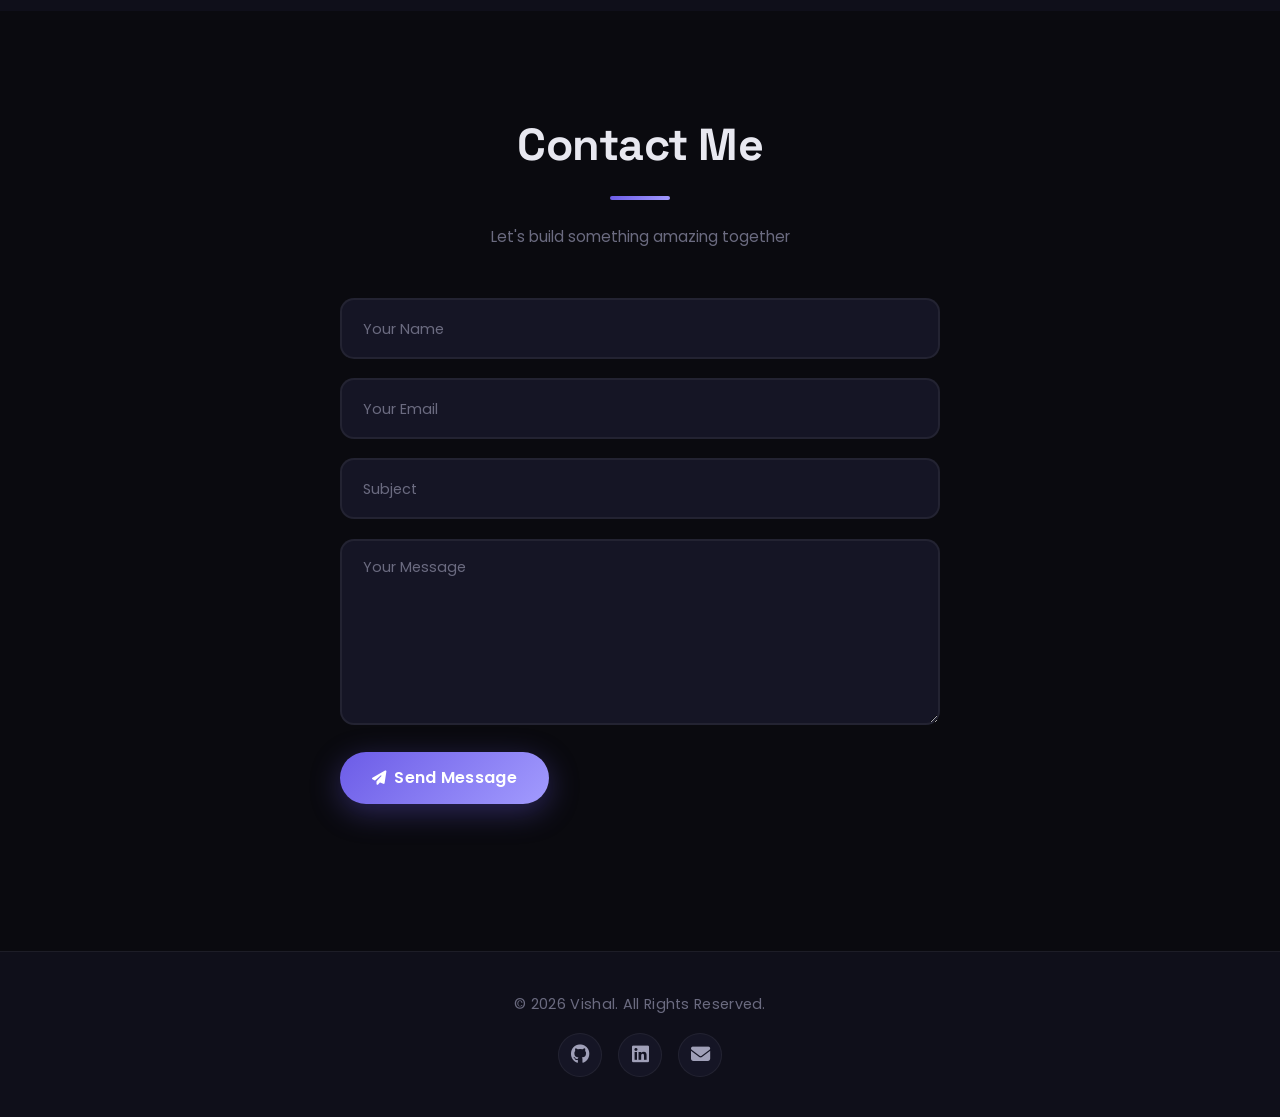
==== commit 2f7f9944: "Update Learn More links for Seven's Studios and Recruitment Management System" ====
--- a/index.html
+++ b/index.html
@@ -1086,7 +1086,7 @@
                 <div class="project-tags">
                     <span>PHP</span><span>MySQL</span><span>Bootstrap</span>
                 </div>
-                <a href="#" target="_blank" rel="noopener noreferrer" class="project-link">Learn more <i class="fas fa-arrow-right"></i></a>
+                <a href="https://vip007vishal.github.io/CRM_web/" target="_blank" rel="noopener noreferrer" class="project-link">Learn more <i class="fas fa-arrow-right"></i></a>
             </div>
 
             <div class="project-card reveal reveal-delay-4">
@@ -1116,7 +1116,7 @@
                 <div class="project-tags">
                     <span>HTML5</span><span>CSS3</span><span>JavaScript</span>
                 </div>
-                <a href="#" target="_blank" rel="noopener noreferrer" class="project-link">Learn more <i class="fas fa-arrow-right"></i></a>
+                <a href="https://vip007vishal.github.io/seven-s-studios/" target="_blank" rel="noopener noreferrer" class="project-link">Learn more <i class="fas fa-arrow-right"></i></a>
             </div>
         </div>
     </section>
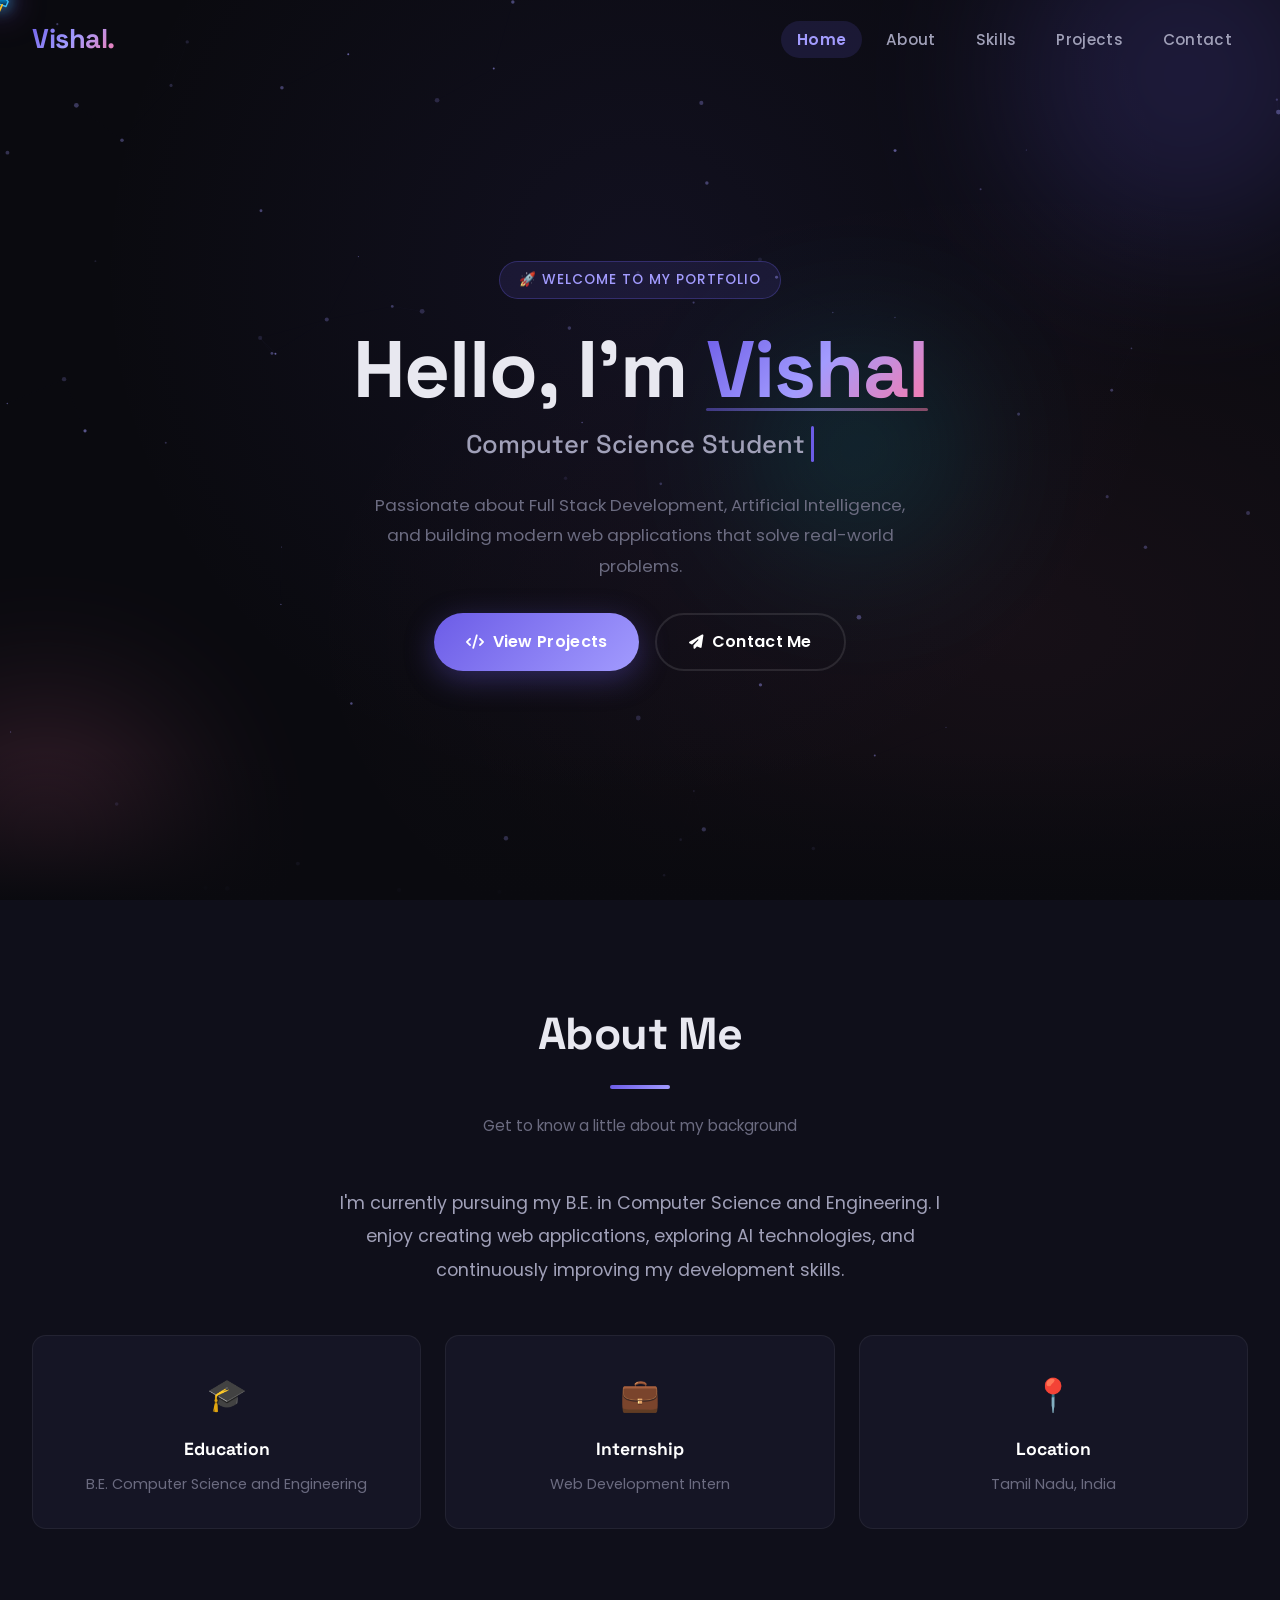
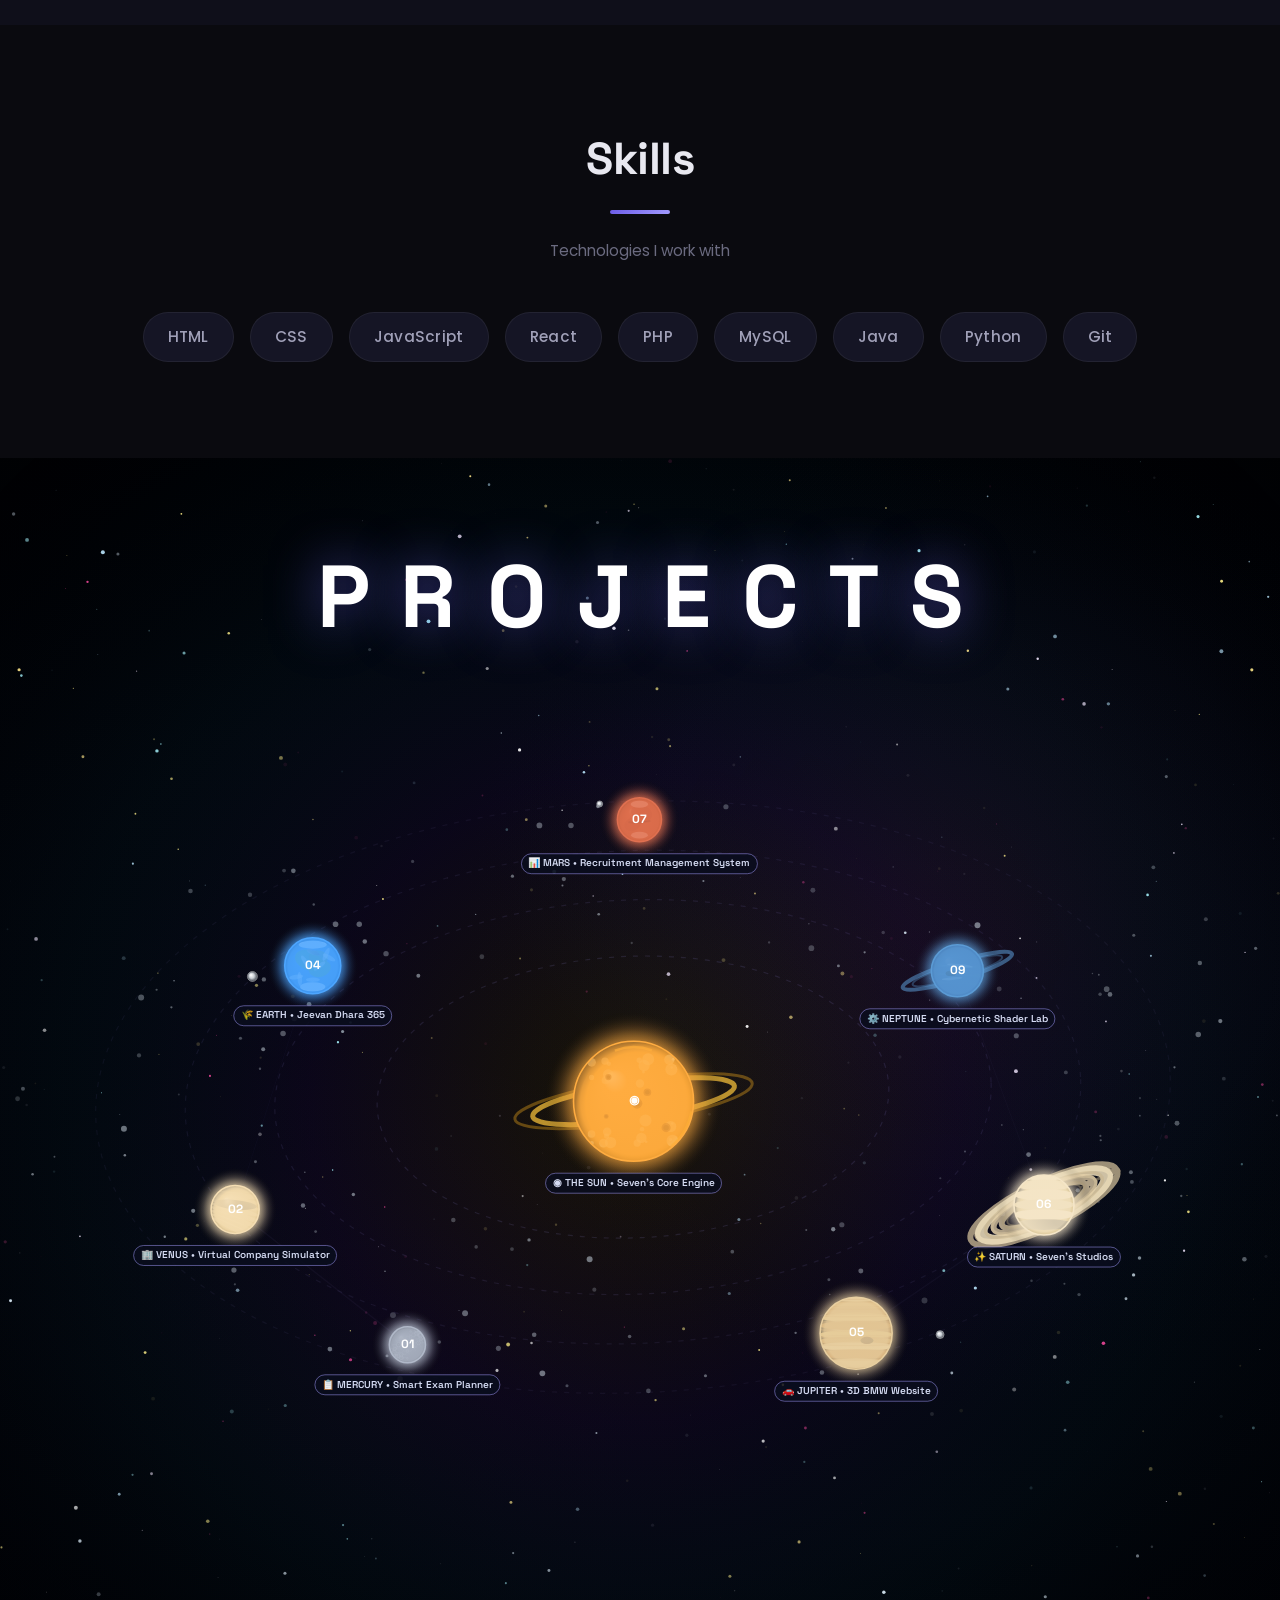
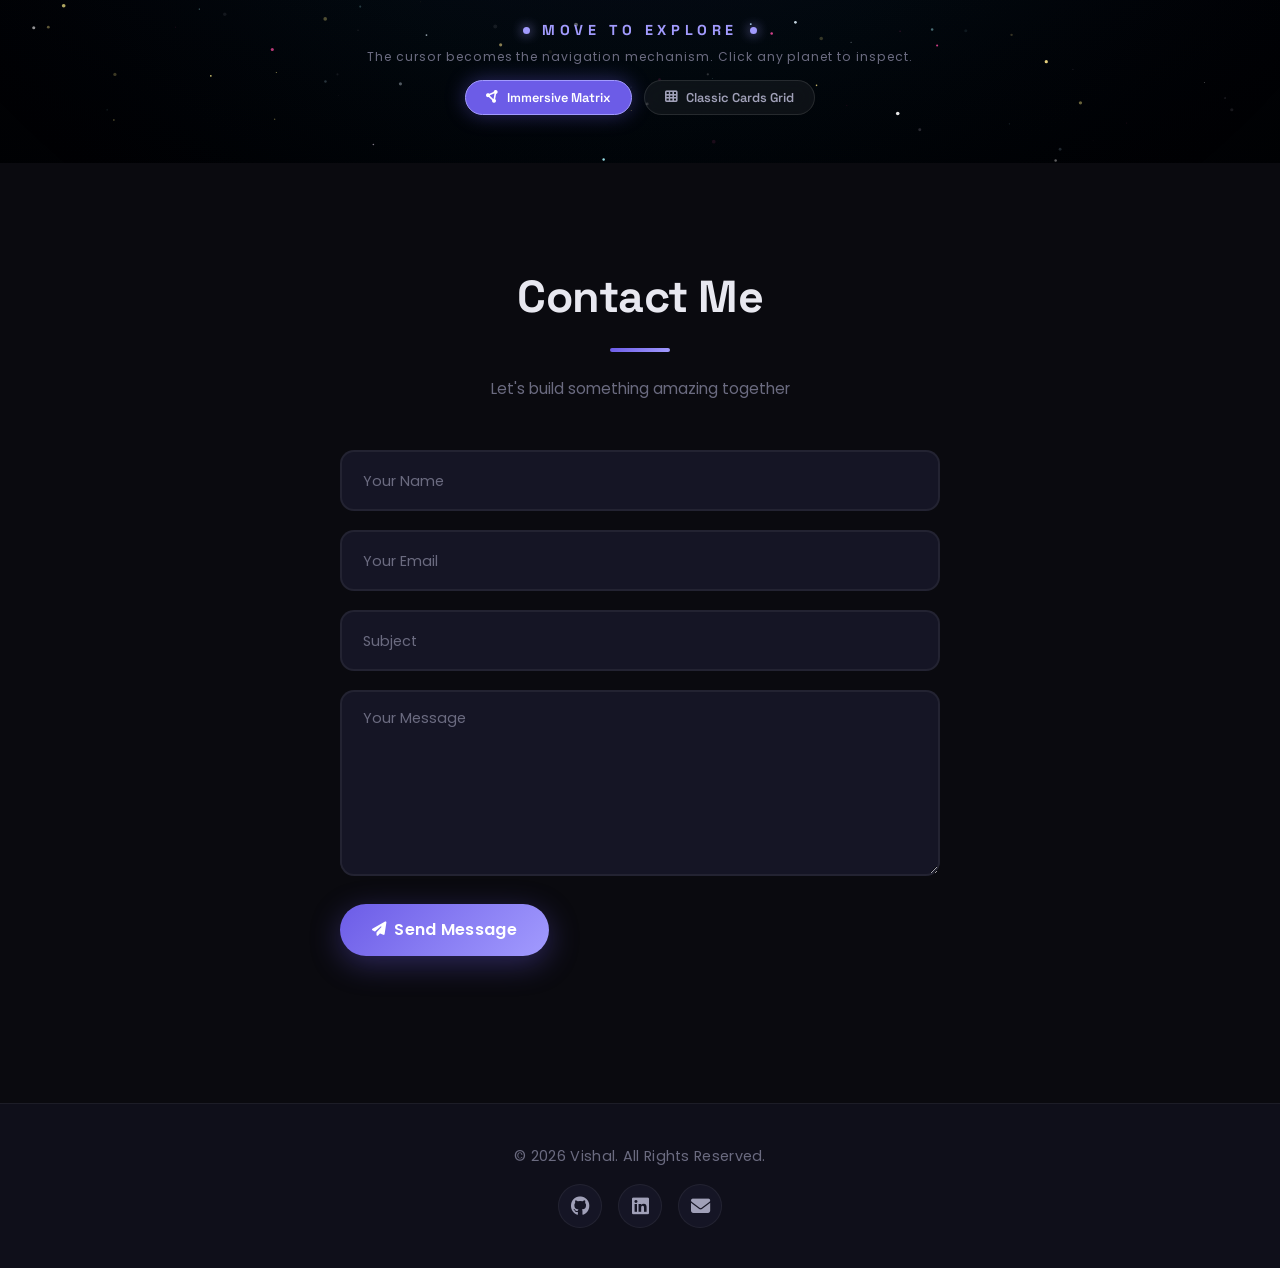
==== commit 23f1cc6f: "feat: upgrade space shuttle cursor with fire sparks, milky way spiral galaxy & sticky planet cards" ====
--- a/index.html
+++ b/index.html
@@ -1,23 +1,22 @@
 <!DOCTYPE html>
 <html lang="en">
+
 <head>
     <meta charset="UTF-8">
     <meta name="viewport" content="width=device-width, initial-scale=1.0">
     <title>Vishal</title>
 
     <!-- Font Awesome -->
-    <link rel="stylesheet"
-    href="https://cdnjs.cloudflare.com/ajax/libs/font-awesome/6.7.2/css/all.min.css">
+    <link rel="stylesheet" href="https://cdnjs.cloudflare.com/ajax/libs/font-awesome/6.7.2/css/all.min.css">
 
     <!-- Google Fonts -->
     <link rel="preconnect" href="https://fonts.googleapis.com">
     <link rel="preconnect" href="https://fonts.gstatic.com" crossorigin>
-    <link href="https://fonts.googleapis.com/css2?family=Poppins:wght@300;400;500;600;700;800;900&family=Space+Grotesk:wght@400;500;600;700&display=swap" rel="stylesheet">
+    <link
+        href="https://fonts.googleapis.com/css2?family=Poppins:wght@300;400;500;600;700;800;900&family=Space+Grotesk:wght@400;500;600;700&display=swap"
+        rel="stylesheet">
 
     <style>
-        /* ===============================
-           CSS RESET & VARIABLES
-           =============================== */
         *,
         *::before,
         *::after {
@@ -72,33 +71,30 @@
             overflow-x: hidden;
             -webkit-font-smoothing: antialiased;
             -moz-osx-font-smoothing: grayscale;
-            cursor: default;
-        }
-
-        /* Custom Scrollbar */
+        }
+
         ::-webkit-scrollbar {
             width: 6px;
         }
+
         ::-webkit-scrollbar-track {
             background: var(--bg-primary);
         }
+
         ::-webkit-scrollbar-thumb {
             background: var(--accent);
             border-radius: 10px;
         }
+
         ::-webkit-scrollbar-thumb:hover {
             background: var(--accent-light);
         }
 
-        /* Selection */
         ::selection {
             background: var(--accent);
             color: #fff;
         }
 
-        /* ===============================
-           PRELOADER
-           =============================== */
         #preloader {
             position: fixed;
             inset: 0;
@@ -109,11 +105,13 @@
             justify-content: center;
             transition: opacity 0.5s ease, visibility 0.5s ease;
         }
+
         #preloader.hidden {
             opacity: 0;
             visibility: hidden;
             pointer-events: none;
         }
+
         .loader-ring {
             width: 50px;
             height: 50px;
@@ -122,15 +120,13 @@
             border-radius: 50%;
             animation: spin 0.8s linear infinite;
         }
+
         @keyframes spin {
             to {
                 transform: rotate(360deg);
             }
         }
 
-        /* ===============================
-           PARTICLES CANVAS
-           =============================== */
         #particles-canvas {
             position: absolute;
             inset: 0;
@@ -138,9 +134,6 @@
             z-index: 0;
         }
 
-        /* ===============================
-           NAVBAR
-           =============================== */
         header {
             position: fixed;
             top: 0;
@@ -150,6 +143,7 @@
             transition: var(--transition-smooth);
             padding: 0 2rem;
         }
+
         header.scrolled {
             background: rgba(10, 10, 15, 0.85);
             backdrop-filter: blur(20px);
@@ -157,6 +151,7 @@
             box-shadow: 0 4px 30px rgba(0, 0, 0, 0.5);
             border-bottom: 1px solid var(--border);
         }
+
         .navbar {
             display: flex;
             align-items: center;
@@ -166,9 +161,11 @@
             padding: 1rem 0;
             transition: padding var(--transition-smooth);
         }
+
         header.scrolled .navbar {
             padding: 0.7rem 0;
         }
+
         .logo {
             font-family: var(--font-space);
             font-size: 1.7rem;
@@ -183,16 +180,19 @@
             position: relative;
             z-index: 1001;
         }
+
         .logo:hover {
             transform: scale(1.05);
             filter: brightness(1.2);
         }
+
         .nav-links {
             display: flex;
             list-style: none;
             gap: 0.5rem;
             align-items: center;
         }
+
         .nav-links a {
             text-decoration: none;
             color: var(--text-secondary);
@@ -204,15 +204,18 @@
             position: relative;
             letter-spacing: 0.3px;
         }
+
         .nav-links a:hover,
         .nav-links a.active {
             color: #fff;
             background: rgba(108, 92, 231, 0.15);
         }
+
         .nav-links a.active {
             color: var(--accent-light);
             font-weight: 600;
         }
+
         .menu-btn {
             display: none;
             font-size: 1.5rem;
@@ -223,14 +226,12 @@
             padding: 0.4rem;
             border-radius: 8px;
         }
+
         .menu-btn:hover {
             color: var(--accent-light);
             background: rgba(255, 255, 255, 0.05);
         }
 
-        /* ===============================
-           HERO SECTION
-           =============================== */
         .hero {
             min-height: 100vh;
             display: flex;
@@ -243,6 +244,7 @@
                 radial-gradient(ellipse at 80% 70%, rgba(253, 121, 168, 0.05) 0%, transparent 50%),
                 var(--bg-primary);
         }
+
         .hero::after {
             content: '';
             position: absolute;
@@ -254,6 +256,7 @@
             z-index: 1;
             pointer-events: none;
         }
+
         .hero-text {
             text-align: center;
             max-width: 750px;
@@ -261,6 +264,7 @@
             z-index: 2;
             animation: fadeInUp 0.8s ease-out;
         }
+
         .hero-badge {
             display: inline-block;
             padding: 0.4rem 1.2rem;
@@ -274,6 +278,7 @@
             letter-spacing: 1px;
             text-transform: uppercase;
         }
+
         .hero-text h1 {
             font-family: var(--font-space);
             font-size: clamp(2.8rem, 7vw, 5rem);
@@ -282,6 +287,7 @@
             margin-bottom: 0.5rem;
             letter-spacing: -1px;
         }
+
         .hero-text h1 .highlight {
             background: var(--gradient-hero);
             -webkit-background-clip: text;
@@ -290,6 +296,7 @@
             position: relative;
             display: inline-block;
         }
+
         .hero-text h1 .highlight::after {
             content: '';
             position: absolute;
@@ -301,6 +308,7 @@
             border-radius: 2px;
             opacity: 0.5;
         }
+
         .hero-text .typing-wrapper {
             font-family: var(--font-space);
             font-size: clamp(1.2rem, 3vw, 1.6rem);
@@ -313,6 +321,7 @@
             justify-content: center;
             gap: 4px;
         }
+
         .typing-cursor {
             display: inline-block;
             width: 3px;
@@ -323,15 +332,19 @@
             margin-left: 2px;
             border-radius: 2px;
         }
+
         @keyframes blink {
+
             0%,
             100% {
                 opacity: 1;
             }
+
             50% {
                 opacity: 0;
             }
         }
+
         .hero-text p {
             color: var(--text-muted);
             font-size: 1.05rem;
@@ -339,12 +352,14 @@
             margin: 0 auto 2rem;
             line-height: 1.8;
         }
+
         .hero-buttons {
             display: flex;
             gap: 1rem;
             justify-content: center;
             flex-wrap: wrap;
         }
+
         .btn {
             display: inline-flex;
             align-items: center;
@@ -362,32 +377,36 @@
             overflow: hidden;
             font-family: var(--font-poppins);
         }
+
         .btn.primary {
             background: var(--gradient-1);
             color: #fff;
             box-shadow: 0 8px 30px rgba(108, 92, 231, 0.35);
         }
+
         .btn.primary:hover {
             transform: translateY(-3px);
             box-shadow: 0 14px 40px rgba(108, 92, 231, 0.5);
             filter: brightness(1.1);
         }
+
         .btn.secondary {
             background: transparent;
             color: #fff;
             border: 2px solid var(--border-light);
         }
+
         .btn.secondary:hover {
             border-color: var(--accent);
             background: rgba(108, 92, 231, 0.08);
             transform: translateY(-3px);
             box-shadow: 0 8px 25px rgba(108, 92, 231, 0.2);
         }
+
         .btn i {
             font-size: 0.9rem;
         }
 
-        /* Hero floating shapes */
         .hero-shape {
             position: absolute;
             border-radius: 50%;
@@ -397,6 +416,7 @@
             pointer-events: none;
             animation: floatShape 12s ease-in-out infinite;
         }
+
         .hero-shape.shape-1 {
             width: 350px;
             height: 350px;
@@ -405,6 +425,7 @@
             right: -80px;
             animation-delay: 0s;
         }
+
         .hero-shape.shape-2 {
             width: 250px;
             height: 250px;
@@ -413,6 +434,7 @@
             left: -80px;
             animation-delay: -4s;
         }
+
         .hero-shape.shape-3 {
             width: 180px;
             height: 180px;
@@ -421,29 +443,32 @@
             left: 60%;
             animation-delay: -8s;
         }
+
         @keyframes floatShape {
+
             0%,
             100% {
                 transform: translate(0, 0) scale(1);
             }
+
             25% {
                 transform: translate(40px, -50px) scale(1.15);
             }
+
             50% {
                 transform: translate(-20px, -20px) scale(0.9);
             }
+
             75% {
                 transform: translate(-30px, 40px) scale(1.1);
             }
         }
 
-        /* ===============================
-           SECTION STYLES
-           =============================== */
         section {
             padding: 6rem 2rem;
             position: relative;
         }
+
         .section-title {
             font-family: var(--font-space);
             font-size: clamp(2rem, 5vw, 2.8rem);
@@ -453,6 +478,7 @@
             letter-spacing: -0.5px;
             position: relative;
         }
+
         .section-title::after {
             content: '';
             display: block;
@@ -462,6 +488,7 @@
             border-radius: 2px;
             margin: 0.8rem auto 0;
         }
+
         .section-subtitle {
             text-align: center;
             color: var(--text-muted);
@@ -470,17 +497,16 @@
             font-size: 0.95rem;
         }
 
-        /* ===============================
-           ABOUT SECTION
-           =============================== */
         #about {
             background: var(--bg-secondary);
         }
+
         .about-box {
             max-width: 1400px;
             margin: 0 auto;
             text-align: center;
         }
+
         .about-box>p {
             color: var(--text-secondary);
             font-size: 1.1rem;
@@ -488,11 +514,13 @@
             margin: 0 auto 3rem;
             line-height: 1.9;
         }
+
         .about-info {
             display: grid;
             grid-template-columns: repeat(auto-fit, minmax(220px, 1fr));
             gap: 1.5rem;
         }
+
         .info-card {
             background: var(--bg-card);
             border: 1px solid var(--border);
@@ -502,6 +530,7 @@
             position: relative;
             overflow: hidden;
         }
+
         .info-card::before {
             content: '';
             position: absolute;
@@ -514,37 +543,40 @@
             transform-origin: left;
             transition: transform 0.4s ease;
         }
+
         .info-card:hover::before {
             transform: scaleX(1);
         }
+
         .info-card:hover {
             background: var(--bg-card-hover);
             border-color: var(--border-light);
             transform: translateY(-6px);
             box-shadow: var(--shadow-md);
         }
+
         .info-card .card-icon {
             font-size: 2rem;
             margin-bottom: 0.8rem;
             display: block;
         }
+
         .info-card h3 {
             font-family: var(--font-space);
             font-size: 1.1rem;
             margin-bottom: 0.4rem;
             color: #fff;
         }
+
         .info-card p {
             color: var(--text-muted);
             font-size: 0.9rem;
         }
 
-        /* ===============================
-           SKILLS SECTION
-           =============================== */
         #skills {
             background: var(--bg-primary);
         }
+
         .skills-grid {
             display: flex;
             flex-wrap: wrap;
@@ -553,6 +585,7 @@
             max-width: 1200px;
             margin: 0 auto;
         }
+
         .skill {
             padding: 0.7rem 1.5rem;
             background: var(--bg-card);
@@ -567,6 +600,7 @@
             overflow: hidden;
             letter-spacing: 0.3px;
         }
+
         .skill::after {
             content: '';
             position: absolute;
@@ -577,29 +611,27 @@
             border-radius: 50px;
             z-index: -1;
         }
+
         .skill:hover {
             color: #fff;
             border-color: transparent;
             transform: translateY(-4px);
             box-shadow: 0 10px 30px rgba(108, 92, 231, 0.3);
         }
+
         .skill:hover::after {
             opacity: 1;
         }
 
-        /* ===============================
-           PROJECTS SECTION
-           =============================== */
-        #projects {
-            background: var(--bg-secondary);
-        }
         .projects-grid {
             display: grid;
             grid-template-columns: repeat(auto-fit, minmax(300px, 1fr));
             gap: 1.8rem;
             max-width: 1400px;
             margin: 0 auto;
-        }
+            width: 100%;
+        }
+
         .project-card {
             background: var(--bg-card);
             border: 1px solid var(--border);
@@ -613,10 +645,12 @@
             flex-direction: column;
             gap: 0.8rem;
         }
+
         .project-card .project-icon {
             font-size: 2.2rem;
             margin-bottom: 0.3rem;
         }
+
         .project-card::after {
             content: '';
             position: absolute;
@@ -626,32 +660,38 @@
             transition: opacity 0.4s ease;
             pointer-events: none;
         }
+
         .project-card:hover {
             border-color: rgba(108, 92, 231, 0.4);
             transform: translateY(-8px);
             box-shadow: var(--shadow-lg), 0 0 0 1px rgba(108, 92, 231, 0.2) inset;
         }
+
         .project-card:hover::after {
             opacity: 1;
         }
+
         .project-card h3 {
             font-family: var(--font-space);
             font-size: 1.25rem;
             color: #fff;
             letter-spacing: -0.3px;
         }
+
         .project-card p {
             color: var(--text-muted);
             font-size: 0.9rem;
             line-height: 1.6;
             flex-grow: 1;
         }
+
         .project-tags {
             display: flex;
             flex-wrap: wrap;
             gap: 0.5rem;
             margin-top: 0.5rem;
         }
+
         .project-tags span {
             padding: 0.3rem 0.8rem;
             background: rgba(108, 92, 231, 0.1);
@@ -661,6 +701,7 @@
             color: var(--accent-light);
             letter-spacing: 0.3px;
         }
+
         .project-link {
             display: inline-flex;
             align-items: center;
@@ -672,17 +713,16 @@
             margin-top: 0.4rem;
             transition: gap var(--transition-fast);
         }
+
         .project-link:hover {
             gap: 0.7rem;
         }
 
-        /* ===============================
-           CONTACT SECTION
-           =============================== */
         #contact {
             background: var(--bg-primary);
             position: relative;
         }
+
         .contact-form {
             max-width: 600px;
             margin: 0 auto;
@@ -690,6 +730,7 @@
             flex-direction: column;
             gap: 1.2rem;
         }
+
         .contact-form input,
         .contact-form textarea {
             width: 100%;
@@ -704,21 +745,25 @@
             outline: none;
             resize: vertical;
         }
+
         .contact-form input:focus,
         .contact-form textarea:focus {
             border-color: var(--accent);
             box-shadow: 0 0 0 4px rgba(108, 92, 231, 0.1);
             background: var(--bg-card-hover);
         }
+
         .contact-form input::placeholder,
         .contact-form textarea::placeholder {
             color: var(--text-muted);
             font-size: 0.9rem;
         }
+
         .contact-form .btn {
             align-self: flex-start;
             margin-top: 0.5rem;
         }
+
         .form-status {
             text-align: center;
             font-weight: 500;
@@ -727,16 +772,15 @@
             font-size: 0.9rem;
             transition: var(--transition-fast);
         }
+
         .form-status.success {
             color: #00cec9;
         }
+
         .form-status.error {
             color: #fd79a8;
         }
 
-        /* ===============================
-           FOOTER
-           =============================== */
         footer {
             background: var(--bg-secondary);
             text-align: center;
@@ -747,15 +791,18 @@
             align-items: center;
             gap: 1rem;
         }
+
         footer p {
             color: var(--text-muted);
             font-size: 0.9rem;
             letter-spacing: 0.3px;
         }
+
         .socials {
             display: flex;
             gap: 1rem;
         }
+
         .socials a {
             display: flex;
             align-items: center;
@@ -770,6 +817,7 @@
             transition: var(--transition-bounce);
             border: 1px solid var(--border);
         }
+
         .socials a:hover {
             background: var(--accent);
             color: #fff;
@@ -778,9 +826,6 @@
             box-shadow: 0 8px 25px rgba(108, 92, 231, 0.4);
         }
 
-        /* ===============================
-           BACK TO TOP BUTTON
-           =============================== */
         #back-to-top {
             position: fixed;
             bottom: 30px;
@@ -803,61 +848,380 @@
             align-items: center;
             justify-content: center;
         }
+
         #back-to-top.visible {
             opacity: 1;
             visibility: visible;
             transform: translateY(0);
         }
+
         #back-to-top:hover {
             transform: translateY(-5px);
             box-shadow: 0 10px 30px rgba(108, 92, 231, 0.6);
             background: var(--accent-light);
         }
 
-        /* ===============================
-           ANIMATIONS
-           =============================== */
         @keyframes fadeInUp {
             from {
                 opacity: 0;
                 transform: translateY(30px);
             }
+
             to {
                 opacity: 1;
                 transform: translateY(0);
             }
         }
+
         @keyframes fadeIn {
             from {
                 opacity: 0;
             }
+
             to {
                 opacity: 1;
             }
         }
+
         .reveal {
             opacity: 0;
             transform: translateY(40px);
             transition: opacity 0.7s ease, transform 0.7s ease;
         }
+
         .reveal.visible {
             opacity: 1;
             transform: translateY(0);
         }
+
         .reveal-delay-1 {
             transition-delay: 0.1s;
         }
+
         .reveal-delay-2 {
             transition-delay: 0.2s;
         }
+
         .reveal-delay-3 {
             transition-delay: 0.3s;
         }
+
         .reveal-delay-4 {
             transition-delay: 0.4s;
         }
+
         .reveal-delay-5 {
             transition-delay: 0.5s;
+        }
+
+        /* ===============================
+           PROJECTS SECTION — IMMERSIVE SOLAR SYSTEM
+           =============================== */
+        #projects {
+            background: #000103;
+            position: relative;
+            min-height: 145vh;
+            display: flex;
+            flex-direction: column;
+            justify-content: space-between;
+            align-items: center;
+            padding: 4rem 2rem 3rem 2rem;
+            overflow: hidden;
+            user-select: none;
+        }
+
+        #projects::before {
+            content: '';
+            position: absolute;
+            inset: 0;
+            background: radial-gradient(ellipse 95% 65% at 50% 50%, rgba(25, 20, 60, 0.10) 0%, rgba(3, 4, 10, 0.95) 55%, rgba(0, 1, 3, 1) 95%),
+                radial-gradient(ellipse 55% 45% at 75% 25%, rgba(6, 182, 212, 0.05) 0%, transparent 70%),
+                radial-gradient(ellipse 55% 45% at 25% 75%, rgba(236, 72, 153, 0.04) 0%, transparent 70%);
+            pointer-events: none;
+            z-index: 0;
+        }
+
+        /* Text overlays — smooth fade transitions for scroll-aware visibility */
+        .opening-header {
+            position: relative;
+            z-index: 10;
+            text-align: center;
+            pointer-events: auto;
+            opacity: 1;
+            transform: none;
+            transition: opacity 0.35s ease-out, transform 0.35s ease-out;
+        }
+
+        .opening-header.overlay-hidden {
+            opacity: 0;
+            pointer-events: none;
+            transform: translateY(-18px);
+        }
+
+        .opening-badge {
+            font-family: var(--font-space);
+            font-size: 0.8rem;
+            font-weight: 700;
+            letter-spacing: 0.3em;
+            color: var(--accent-light);
+            text-transform: uppercase;
+            background: rgba(108, 92, 231, 0.22);
+            border: 1px solid rgba(162, 155, 254, 0.45);
+            padding: 6px 24px;
+            border-radius: 50px;
+            display: inline-block;
+            margin-bottom: 0.5rem;
+            box-shadow: 0 0 30px rgba(108, 92, 231, 0.4);
+            backdrop-filter: blur(10px);
+        }
+
+        .opening-title {
+            font-family: var(--font-space);
+            font-size: clamp(2.8rem, 7.5vw, 5.5rem);
+            font-weight: 900;
+            letter-spacing: 0.35em;
+            text-indent: 0.35em;
+            color: #ffffff;
+            text-transform: uppercase;
+            margin-bottom: 0.2rem;
+            text-shadow: 0 0 50px rgba(108, 92, 231, 0.65);
+        }
+
+        #projects-opening-canvas {
+            position: absolute;
+            top: 0;
+            left: 0;
+            width: 100%;
+            height: 100%;
+            z-index: 2;
+        }
+
+        /* Bottom Banner & Mode Controls — also fade on immersion */
+        .projects-bottom-bar {
+            position: relative;
+            z-index: 5;
+            text-align: center;
+            transition: opacity 0.35s ease-out, transform 0.35s ease-out;
+        }
+
+        .projects-bottom-bar.overlay-hidden {
+            opacity: 0;
+            pointer-events: none;
+            transform: translateY(18px);
+        }
+
+        .explore-banner {
+            margin-bottom: 0.8rem;
+            text-align: center;
+            transition: opacity 0.35s ease-out;
+        }
+
+        .explore-prompt {
+            font-family: var(--font-space);
+            font-size: 0.9rem;
+            font-weight: 700;
+            letter-spacing: 0.32em;
+            color: var(--accent-light);
+            text-transform: uppercase;
+            display: inline-flex;
+            align-items: center;
+            gap: 12px;
+            animation: exploreGlow 2.5s infinite ease-in-out;
+        }
+
+        .explore-dot {
+            width: 7px;
+            height: 7px;
+            background: var(--accent-light);
+            border-radius: 50%;
+            box-shadow: 0 0 12px var(--accent-light);
+        }
+
+        .explore-sub {
+            font-size: 0.76rem;
+            color: var(--text-muted);
+            margin-top: 4px;
+            letter-spacing: 0.08em;
+            text-align: center;
+        }
+
+        @keyframes exploreGlow {
+
+            0%,
+            100% {
+                opacity: 0.6;
+                transform: scale(1);
+            }
+
+            50% {
+                opacity: 1;
+                transform: scale(1.04);
+            }
+        }
+
+        .projects-mode-controls {
+            display: flex;
+            gap: 12px;
+            justify-content: center;
+            transition: opacity 0.7s ease;
+        }
+
+        .mode-btn {
+            background: rgba(255, 255, 255, 0.05);
+            border: 1px solid var(--border-light);
+            color: var(--text-secondary);
+            padding: 8px 20px;
+            border-radius: 50px;
+            font-family: var(--font-space);
+            font-size: 0.8rem;
+            font-weight: 600;
+            cursor: pointer;
+            transition: var(--transition-fast);
+            display: inline-flex;
+            align-items: center;
+            gap: 8px;
+            backdrop-filter: blur(10px);
+            white-space: nowrap;
+        }
+
+        .mode-btn:hover,
+        .mode-btn.active {
+            background: var(--accent);
+            color: #ffffff;
+            border-color: var(--accent-light);
+            box-shadow: 0 0 20px var(--accent-glow);
+        }
+
+        .projects-grid-hidden {
+            display: none !important;
+        }
+
+        #projects.grid-mode {
+            min-height: auto;
+            padding: 5rem 2rem 3rem;
+            background: var(--bg-secondary);
+        }
+
+        #projects.grid-mode #projects-opening-canvas,
+        #projects.grid-mode #node-cursor-hud {
+            display: none;
+        }
+
+        #projects.grid-mode .explore-banner {
+            display: none;
+        }
+
+        #projects.grid-mode::before {
+            display: none;
+        }
+
+        #projects.grid-mode .opening-header,
+        #projects.grid-mode .projects-bottom-bar {
+            opacity: 1 !important;
+            pointer-events: auto !important;
+            transform: none !important;
+        }
+
+        /* HUD Panel */
+        #node-cursor-hud {
+            position: absolute;
+            z-index: 25;
+            background: rgba(10, 12, 24, 0.94);
+            border: 1px solid var(--accent-light);
+            border-radius: var(--radius-md);
+            padding: 18px 22px;
+            width: 310px;
+            box-shadow: 0 25px 60px rgba(0, 0, 0, 0.9), 0 0 40px rgba(108, 92, 231, 0.5);
+            backdrop-filter: blur(18px);
+            pointer-events: auto;
+            opacity: 0;
+            transform: translateY(12px) scale(0.95);
+            transition: opacity 0.25s ease, transform 0.25s ease;
+        }
+
+        #node-cursor-hud.active {
+            opacity: 1;
+            transform: translateY(0) scale(1);
+        }
+
+        .hud-top {
+            font-family: var(--font-space);
+            font-size: 0.72rem;
+            font-weight: 800;
+            color: var(--accent-light);
+            letter-spacing: 0.15em;
+            margin-bottom: 8px;
+            display: flex;
+            justify-content: space-between;
+            align-items: center;
+        }
+
+        .hud-close-btn {
+            cursor: pointer;
+            color: var(--text-muted);
+            font-size: 0.9rem;
+            transition: color 0.2s;
+            padding: 2px 6px;
+        }
+
+        .hud-close-btn:hover {
+            color: #ffffff;
+        }
+
+        .hud-name {
+            font-size: 1.1rem;
+            font-weight: 700;
+            color: #ffffff;
+            margin-bottom: 6px;
+            display: flex;
+            align-items: center;
+            gap: 10px;
+        }
+
+        .hud-description {
+            font-size: 0.82rem;
+            color: var(--text-secondary);
+            line-height: 1.5;
+            margin-bottom: 14px;
+        }
+
+        .hud-pill-tags {
+            display: flex;
+            gap: 6px;
+            flex-wrap: wrap;
+            margin-bottom: 14px;
+        }
+
+        .hud-pill-tags span {
+            font-size: 0.68rem;
+            background: rgba(108, 92, 231, 0.2);
+            border: 1px solid rgba(162, 155, 254, 0.35);
+            color: var(--accent-light);
+            padding: 3px 9px;
+            border-radius: 4px;
+        }
+
+        .hud-cta-btn {
+            display: inline-flex;
+            align-items: center;
+            gap: 8px;
+            font-size: 0.82rem;
+            font-weight: 700;
+            color: #ffffff;
+            background: var(--accent);
+            padding: 8px 16px;
+            border-radius: 6px;
+            text-decoration: none;
+            transition: background 0.2s, transform 0.2s;
+            width: 100%;
+            justify-content: center;
+            box-shadow: 0 4px 15px rgba(108, 92, 231, 0.4);
+        }
+
+        .hud-cta-btn:hover {
+            background: var(--accent-light);
+            color: #000000;
+            transform: translateY(-2px);
         }
 
         /* ===============================
@@ -867,6 +1231,7 @@
             .menu-btn {
                 display: block;
             }
+
             .nav-links {
                 position: fixed;
                 top: 0;
@@ -884,27 +1249,34 @@
                 border-left: 1px solid var(--border);
                 z-index: 1000;
             }
+
             .nav-links.active {
                 right: 0;
             }
+
             .nav-links a {
                 font-size: 1.1rem;
                 padding: 0.7rem 1rem;
                 display: block;
                 border-radius: 10px;
             }
+
             .hero-text h1 {
                 font-size: 2.4rem;
             }
+
             section {
                 padding: 4rem 1.2rem;
             }
+
             .projects-grid {
                 grid-template-columns: 1fr;
             }
+
             .about-info {
                 grid-template-columns: 1fr 1fr;
             }
+
             #back-to-top {
                 bottom: 20px;
                 right: 20px;
@@ -912,45 +1284,266 @@
                 height: 40px;
                 font-size: 1rem;
             }
-        }
+
+            .opening-title {
+                letter-spacing: 0.2em !important;
+                text-indent: 0.2em !important;
+                font-size: clamp(2rem, 8vw, 3.5rem) !important;
+            }
+
+            #node-cursor-hud {
+                width: 240px !important;
+                padding: 12px 15px !important;
+            }
+
+            .projects-mode-controls {
+                flex-direction: column;
+                gap: 8px !important;
+            }
+
+            .mode-btn {
+                font-size: 0.72rem !important;
+                padding: 7px 15px !important;
+            }
+        }
+
         @media (max-width: 480px) {
             .about-info {
                 grid-template-columns: 1fr;
             }
+
             .hero-buttons {
                 flex-direction: column;
                 align-items: center;
             }
+
             .hero-buttons .btn {
                 width: 100%;
                 justify-content: center;
             }
+
             .navbar {
                 padding: 0.8rem 0;
             }
+
             .logo {
                 font-size: 1.4rem;
             }
+
+            .opening-title {
+                letter-spacing: 0.12em !important;
+                text-indent: 0.12em !important;
+                font-size: 1.9rem !important;
+            }
+
+            #node-cursor-hud {
+                width: 200px !important;
+                padding: 10px 12px !important;
+                left: 10px !important;
+            }
+        }
+
+        /* ===============================
+           SPACE SHUTTLE SCI-FI CURSOR
+           =============================== */
+        @media (pointer: fine) {
+            *, *::before, *::after,
+            html, body, a, button, input, textarea, select, label, canvas, svg, iframe, img, span, div, p, h1, h2, h3, h4, h5, h6,
+            .btn, .mode-btn, .filter-btn, .hud-close-btn, .hud-cta-btn, .social-icon, #back-to-top, [role="button"] {
+                cursor: none !important;
+            }
+            *:hover, *:active, *:focus, *:visited {
+                cursor: none !important;
+            }
+        }
+
+        #space-cursor-shuttle {
+            position: fixed;
+            top: 0;
+            left: 0;
+            width: 26px;
+            height: 26px;
+            pointer-events: none;
+            z-index: 99999;
+            transform: translate(-50%, -50%) rotate(0deg);
+            filter: drop-shadow(0 0 8px rgba(56, 189, 248, 0.9)) drop-shadow(0 0 16px rgba(168, 85, 247, 0.6));
+            transition: transform 0.08s cubic-bezier(0.1, 1, 0.1, 1), filter 0.2s;
+        }
+
+        #space-cursor-shuttle svg {
+            width: 100%;
+            height: 100%;
+            display: block;
+        }
+
+        #space-cursor-ring {
+            position: fixed;
+            top: 0;
+            left: 0;
+            width: 44px;
+            height: 44px;
+            border: 1.5px dashed rgba(6, 182, 212, 0.75);
+            border-radius: 50%;
+            pointer-events: none;
+            z-index: 99998;
+            transform: translate(-50%, -50%);
+            transition: width 0.25s cubic-bezier(0.16, 1, 0.3, 1),
+                height 0.25s cubic-bezier(0.16, 1, 0.3, 1),
+                border-color 0.25s,
+                background-color 0.25s,
+                box-shadow 0.25s;
+            box-shadow: 0 0 18px rgba(6, 182, 212, 0.35), inset 0 0 12px rgba(168, 85, 247, 0.25);
+            animation: spaceCursorRotate 10s linear infinite;
+        }
+
+        @keyframes spaceCursorRotate {
+            from {
+                transform: translate(-50%, -50%) rotate(0deg);
+            }
+
+            to {
+                transform: translate(-50%, -50%) rotate(360deg);
+            }
+        }
+
+        /* Reticle Ticks */
+        .ring-tick {
+            position: absolute;
+            background: rgba(6, 182, 212, 0.9);
+            pointer-events: none;
+            transition: background-color 0.2s;
+        }
+
+        .tick-top {
+            top: -6px;
+            left: 50%;
+            width: 2px;
+            height: 6px;
+            transform: translateX(-50%);
+        }
+
+        .tick-bottom {
+            bottom: -6px;
+            left: 50%;
+            width: 2px;
+            height: 6px;
+            transform: translateX(-50%);
+        }
+
+        .tick-left {
+            left: -6px;
+            top: 50%;
+            width: 6px;
+            height: 2px;
+            transform: translateY(-50%);
+        }
+
+        .tick-right {
+            right: -6px;
+            top: 50%;
+            width: 6px;
+            height: 2px;
+            transform: translateY(-50%);
+        }
+
+        /* Sci-Fi Target Lock Brackets */
+        .lock-corner {
+            position: absolute;
+            width: 10px;
+            height: 10px;
+            border: 1.5px solid transparent;
+            opacity: 0;
+            transition: opacity 0.25s, border-color 0.25s, transform 0.25s;
+        }
+
+        .corner-tl {
+            top: -10px;
+            left: -10px;
+            border-top-color: #fbbf24;
+            border-left-color: #fbbf24;
+        }
+
+        .corner-tr {
+            top: -10px;
+            right: -10px;
+            border-top-color: #fbbf24;
+            border-right-color: #fbbf24;
+        }
+
+        .corner-bl {
+            bottom: -10px;
+            left: -10px;
+            border-bottom-color: #fbbf24;
+            border-left-color: #fbbf24;
+        }
+
+        .corner-br {
+            bottom: -10px;
+            right: -10px;
+            border-bottom-color: #fbbf24;
+            border-right-color: #fbbf24;
+        }
+
+        /* Hover / Target Lock State (Links, Buttons & Planet Nodes) */
+        body.cursor-hover #space-cursor-shuttle,
+        body.cursor-hover-planet #space-cursor-shuttle {
+            filter: drop-shadow(0 0 14px rgba(251, 191, 36, 0.95)) drop-shadow(0 0 28px rgba(245, 158, 11, 0.85));
+        }
+
+        body.cursor-hover #space-cursor-ring,
+        body.cursor-hover-planet #space-cursor-ring {
+            width: 60px;
+            height: 60px;
+            border: 1.5px solid rgba(251, 191, 36, 0.9);
+            background-color: rgba(251, 191, 36, 0.08);
+            box-shadow: 0 0 32px rgba(251, 191, 36, 0.55), inset 0 0 22px rgba(251, 191, 36, 0.3);
+            animation-duration: 3.5s;
+        }
+
+        body.cursor-hover .lock-corner,
+        body.cursor-hover-planet .lock-corner {
+            opacity: 1;
+            transform: scale(1.15);
+        }
+
+        body.cursor-hover .ring-tick,
+        body.cursor-hover-planet .ring-tick {
+            background: rgba(251, 191, 36, 0.95);
+        }
+
+        /* Mouse Down Click Pulse */
+        body.cursor-active #space-cursor-ring {
+            width: 30px;
+            height: 30px;
+            border-color: #ec4899;
+            box-shadow: 0 0 35px rgba(236, 72, 153, 0.95);
+        }
+
+        #space-cursor-canvas {
+            position: fixed;
+            top: 0;
+            left: 0;
+            width: 100vw;
+            height: 100vh;
+            pointer-events: none;
+            z-index: 99997;
         }
     </style>
 </head>
+
 <body>
 
-    <!-- ================= PRELOADER ================= -->
     <div id="preloader">
         <div class="loader-ring"></div>
     </div>
 
-    <!-- ================= BACK TO TOP ================= -->
     <button id="back-to-top" title="Back to top">
         <i class="fas fa-arrow-up"></i>
     </button>
 
-    <!-- ================= NAVBAR ================= -->
     <header>
         <nav class="navbar">
             <h2 class="logo">Vishal.</h2>
-
             <ul class="nav-links">
                 <li><a href="#home" class="active">Home</a></li>
                 <li><a href="#about">About</a></li>
@@ -958,42 +1551,31 @@
                 <li><a href="#projects">Projects</a></li>
                 <li><a href="#contact">Contact</a></li>
             </ul>
-
             <div class="menu-btn">
                 <i class="fas fa-bars"></i>
             </div>
         </nav>
     </header>
 
-    <!-- ================= HERO ================= -->
     <section id="home" class="hero">
-        <!-- Floating shapes -->
         <div class="hero-shape shape-1"></div>
         <div class="hero-shape shape-2"></div>
         <div class="hero-shape shape-3"></div>
-
-        <!-- Particles -->
         <canvas id="particles-canvas"></canvas>
-
         <div class="hero-text">
             <span class="hero-badge">🚀 Welcome to my portfolio</span>
-
             <h1>Hello, I'm <span class="highlight">Vishal</span></h1>
-
             <div class="typing-wrapper">
                 <span id="typing-text"></span><span class="typing-cursor"></span>
             </div>
-
             <p>
                 Passionate about Full Stack Development, Artificial Intelligence,
                 and building modern web applications that solve real-world problems.
             </p>
-
             <div class="hero-buttons">
                 <a href="#projects" class="btn primary">
                     <i class="fas fa-code"></i> View Projects
                 </a>
-
                 <a href="#contact" class="btn secondary">
                     <i class="fas fa-paper-plane"></i> Contact Me
                 </a>
@@ -1001,31 +1583,26 @@
         </div>
     </section>
 
-    <!-- ================= ABOUT ================= -->
     <section id="about">
         <h2 class="section-title reveal">About Me</h2>
         <p class="section-subtitle reveal reveal-delay-1">Get to know a little about my background</p>
-
         <div class="about-box">
             <p class="reveal reveal-delay-1">
                 I'm currently pursuing my B.E. in Computer Science and Engineering.
                 I enjoy creating web applications, exploring AI technologies,
                 and continuously improving my development skills.
             </p>
-
             <div class="about-info">
                 <div class="info-card reveal reveal-delay-2">
                     <span class="card-icon">🎓</span>
                     <h3>Education</h3>
                     <p>B.E. Computer Science and Engineering</p>
                 </div>
-
                 <div class="info-card reveal reveal-delay-3">
                     <span class="card-icon">💼</span>
                     <h3>Internship</h3>
                     <p>Web Development Intern</p>
                 </div>
-
                 <div class="info-card reveal reveal-delay-4">
                     <span class="card-icon">📍</span>
                     <h3>Location</h3>
@@ -1035,11 +1612,9 @@
         </div>
     </section>
 
-    <!-- ================= SKILLS ================= -->
     <section id="skills">
         <h2 class="section-title reveal">Skills</h2>
         <p class="section-subtitle reveal reveal-delay-1">Technologies I work with</p>
-
         <div class="skills-grid">
             <div class="skill reveal reveal-delay-1">HTML</div>
             <div class="skill reveal reveal-delay-1">CSS</div>
@@ -1053,79 +1628,108 @@
         </div>
     </section>
 
-    <!-- ================= PROJECTS ================= -->
+    <!-- ================= PROJECTS — IMMERSIVE SOLAR SYSTEM ================= -->
     <section id="projects">
-        <h2 class="section-title reveal">Projects</h2>
-        <p class="section-subtitle reveal reveal-delay-1">Some of my recent work</p>
-
-        <div class="projects-grid">
+        <div class="opening-header">
+            <!--<span class="opening-badge">01 — The Opening</span>-->
+            <h2 class="opening-title">PROJECTS</h2>
+        </div>
+
+        <canvas id="projects-opening-canvas"></canvas>
+
+        <div id="node-cursor-hud">
+            <div class="hud-top">
+                <span id="hud-id-text">NODE 01</span>
+                <span class="hud-close-btn" onclick="unpinHudCard(event)" title="Close Panel"><i
+                        class="fas fa-times"></i></span>
+            </div>
+            <div class="hud-name">
+                <span id="hud-icon-text">📋</span>
+                <span id="hud-title-text">Smart Exam Planner</span>
+            </div>
+            <div class="hud-description" id="hud-desc-text">AI-powered seating management platform.</div>
+            <div class="hud-pill-tags" id="hud-tags-text"><span>AI</span><span>Python</span></div>
+            <a href="#" target="_blank" rel="noopener noreferrer" class="hud-cta-btn" id="hud-link-text">
+                Know More <i class="fas fa-external-link-alt"></i>
+            </a>
+        </div>
+
+        <div class="projects-bottom-bar">
+            <div class="explore-banner">
+                <div class="explore-prompt">
+                    <span class="explore-dot"></span>
+                    MOVE TO EXPLORE
+                    <span class="explore-dot"></span>
+                </div>
+                <div class="explore-sub">The cursor becomes the navigation mechanism. Click any planet to inspect.</div>
+            </div>
+            <div class="projects-mode-controls">
+                <button class="mode-btn active" id="mode-matrix-btn" onclick="toggleProjectsDisplay('matrix')">
+                    <i class="fas fa-circle-nodes"></i> Immersive Matrix
+                </button>
+                <button class="mode-btn" id="mode-grid-btn" onclick="toggleProjectsDisplay('grid')">
+                    <i class="fas fa-table-cells"></i> Classic Cards Grid
+                </button>
+            </div>
+        </div>
+
+        <div class="projects-grid projects-grid-hidden" id="projects-cards-grid"
+            style="position:relative; z-index:5; width:100%; margin-top:2rem;">
             <div class="project-card reveal reveal-delay-1">
                 <span class="project-icon">📋</span>
                 <h3>Smart Exam Planner</h3>
                 <p>AI-powered exam seating management platform with intelligent allocation algorithms.</p>
-                <div class="project-tags">
-                    <span>AI</span><span>Python</span><span>Web</span>
-                </div>
-                <a href="https://vip007vishal.github.io/SEP_web/" target="_blank" rel="noopener noreferrer" class="project-link">Learn more <i class="fas fa-arrow-right"></i></a>
+                <div class="project-tags"><span>AI</span><span>Python</span><span>Web</span></div>
+                <a href="https://vip007vishal.github.io/SEP_web/" target="_blank" rel="noopener noreferrer"
+                    class="project-link">Know More <i class="fas fa-arrow-right"></i></a>
             </div>
-
             <div class="project-card reveal reveal-delay-2">
                 <span class="project-icon">🏢</span>
                 <h3>Virtual Company Simulator</h3>
                 <p>Simulation platform for recruitment and interview practice with real-time feedback.</p>
-                <div class="project-tags">
-                    <span>React</span><span>Node.js</span><span>AI</span>
-                </div>
-                <a href="https://vip007vishal.github.io/VCS_web/" target="_blank" rel="noopener noreferrer" class="project-link">Learn more <i class="fas fa-arrow-right"></i></a>
+                <div class="project-tags"><span>React</span><span>Node.js</span><span>AI</span></div>
+                <a href="https://vip007vishal.github.io/VCS_web/" target="_blank" rel="noopener noreferrer"
+                    class="project-link">Know More <i class="fas fa-arrow-right"></i></a>
             </div>
-
             <div class="project-card reveal reveal-delay-3">
                 <span class="project-icon">📊</span>
                 <h3>Recruitment Management System</h3>
                 <p>Applicant tracking system built using PHP & MySQL with dashboard analytics.</p>
-                <div class="project-tags">
-                    <span>PHP</span><span>MySQL</span><span>Bootstrap</span>
-                </div>
-                <a href="https://vip007vishal.github.io/CRM_web/" target="_blank" rel="noopener noreferrer" class="project-link">Learn more <i class="fas fa-arrow-right"></i></a>
+                <div class="project-tags"><span>PHP</span><span>MySQL</span><span>Bootstrap</span></div>
+                <a href="https://vip007vishal.github.io/CRM_web/" target="_blank" rel="noopener noreferrer"
+                    class="project-link">Know More <i class="fas fa-arrow-right"></i></a>
             </div>
-
             <div class="project-card reveal reveal-delay-4">
                 <span class="project-icon">🌾</span>
                 <h3>Jeevan Dhara 365</h3>
                 <p>IoT-based smart agriculture monitoring system for real-time crop insights.</p>
-                <div class="project-tags">
-                    <span>IoT</span><span>Sensors</span><span>Dashboard</span>
-                </div>
-                <a href="https://vip007vishal.github.io/JD365_web/" target="_blank" rel="noopener noreferrer" class="project-link">Learn more <i class="fas fa-arrow-right"></i></a>
+                <div class="project-tags"><span>IoT</span><span>Sensors</span><span>Dashboard</span></div>
+                <a href="https://vip007vishal.github.io/JD365_web/" target="_blank" rel="noopener noreferrer"
+                    class="project-link">Know More <i class="fas fa-arrow-right"></i></a>
             </div>
-
             <div class="project-card reveal reveal-delay-5">
                 <span class="project-icon">🚗</span>
                 <h3>3D BMW Website</h3>
                 <p>Interactive 3D landing page with immersive animations and sleek design.</p>
-                <div class="project-tags">
-                    <span>Three.js</span><span>GSAP</span><span>WebGL</span>
-                </div>
-                <a href="https://vip007vishal.github.io/BMW_web/index.html" target="_blank" rel="noopener noreferrer" class="project-link">Learn more <i class="fas fa-arrow-right"></i></a>
+                <div class="project-tags"><span>Three.js</span><span>GSAP</span><span>WebGL</span></div>
+                <a href="https://vip007vishal.github.io/BMW_web/index.html" target="_blank" rel="noopener noreferrer"
+                    class="project-link">Know More <i class="fas fa-arrow-right"></i></a>
             </div>
-
             <div class="project-card reveal reveal-delay-1">
                 <span class="project-icon">✨</span>
                 <h3>Seven's Studios</h3>
-                <p>Modern portfolio website designed to represent developer identity, showcase Computer Science projects, skills, and client work.</p>
-                <div class="project-tags">
-                    <span>HTML5</span><span>CSS3</span><span>JavaScript</span>
-                </div>
-                <a href="https://vip007vishal.github.io/seven-s-studios/" target="_blank" rel="noopener noreferrer" class="project-link">Learn more <i class="fas fa-arrow-right"></i></a>
+                <p>Modern portfolio website designed to represent developer identity, showcase Computer Science
+                    projects, skills, and client work.</p>
+                <div class="project-tags"><span>HTML5</span><span>CSS3</span><span>JavaScript</span></div>
+                <a href="https://vip007vishal.github.io/seven-s-studios/" target="_blank" rel="noopener noreferrer"
+                    class="project-link">Know More <i class="fas fa-arrow-right"></i></a>
             </div>
         </div>
     </section>
 
-    <!-- ================= CONTACT ================= -->
     <section id="contact">
         <h2 class="section-title reveal">Contact Me</h2>
         <p class="section-subtitle reveal reveal-delay-1">Let's build something amazing together</p>
-
         <form class="contact-form reveal reveal-delay-2" id="contactForm">
             <input type="text" placeholder="Your Name" required>
             <input type="email" placeholder="Your Email" required>
@@ -1138,7 +1742,6 @@
         </form>
     </section>
 
-    <!-- ================= FOOTER ================= -->
     <footer>
         <p>© 2026 Vishal. All Rights Reserved.</p>
         <div class="socials">
@@ -1155,23 +1758,21 @@
         window.addEventListener('load', () => {
             const preloader = document.getElementById('preloader');
             preloader.classList.add('hidden');
-            setTimeout(() => {
-                preloader.style.display = 'none';
-            }, 500);
+            setTimeout(() => { preloader.style.display = 'none'; }, 500);
         });
 
         // ===============================
-        // PARTICLES CANVAS
+        // PARTICLES CANVAS (HERO)
         // ===============================
-        const canvas = document.getElementById('particles-canvas');
-        const ctx = canvas.getContext('2d');
+        const particlesCanvas = document.getElementById('particles-canvas');
+        const particlesCtx = particlesCanvas.getContext('2d');
         let particles = [];
         let animationId;
 
-        function resizeCanvas() {
+        function resizeParticlesCanvas() {
             const hero = document.querySelector('.hero');
-            canvas.width = hero.offsetWidth;
-            canvas.height = hero.offsetHeight;
+            particlesCanvas.width = hero.offsetWidth;
+            particlesCanvas.height = hero.offsetHeight;
         }
 
         class Particle {
@@ -1179,8 +1780,8 @@
                 this.reset();
             }
             reset() {
-                this.x = Math.random() * canvas.width;
-                this.y = Math.random() * canvas.height;
+                this.x = Math.random() * particlesCanvas.width;
+                this.y = Math.random() * particlesCanvas.height;
                 this.size = Math.random() * 2 + 0.5;
                 this.speedX = (Math.random() - 0.5) * 0.6;
                 this.speedY = (Math.random() - 0.5) * 0.6;
@@ -1191,50 +1792,42 @@
                 this.x += this.speedX;
                 this.y += this.speedY;
                 this.opacity += this.opacitySpeed;
-                if (this.opacity <= 0.05 || this.opacity >= 0.6) {
-                    this.opacitySpeed *= -1;
-                }
-                if (
-                    this.x < -10 || this.x > canvas.width + 10 ||
-                    this.y < -10 || this.y > canvas.height + 10
-                ) {
+                if (this.opacity <= 0.05 || this.opacity >= 0.6) this.opacitySpeed *= -1;
+                if (this.x < -10 || this.x > particlesCanvas.width + 10 || this.y < -10 || this.y > particlesCanvas.height + 10) {
                     this.reset();
                 }
             }
             draw() {
-                ctx.beginPath();
-                ctx.arc(this.x, this.y, this.size, 0, Math.PI * 2);
-                ctx.fillStyle = `rgba(162, 155, 254, ${this.opacity})`;
-                ctx.fill();
+                particlesCtx.beginPath();
+                particlesCtx.arc(this.x, this.y, this.size, 0, Math.PI * 2);
+                particlesCtx.fillStyle = `rgba(162, 155, 254, ${this.opacity})`;
+                particlesCtx.fill();
             }
         }
 
         function initParticles(count = 70) {
             particles = [];
-            for (let i = 0; i < count; i++) {
-                particles.push(new Particle());
-            }
+            for (let i = 0; i < count; i++) particles.push(new Particle());
         }
 
         function animateParticles() {
-            ctx.clearRect(0, 0, canvas.width, canvas.height);
+            particlesCtx.clearRect(0, 0, particlesCanvas.width, particlesCanvas.height);
             particles.forEach(p => {
                 p.update();
                 p.draw();
             });
-            // Draw connection lines
             for (let i = 0; i < particles.length; i++) {
                 for (let j = i + 1; j < particles.length; j++) {
                     const dx = particles[i].x - particles[j].x;
                     const dy = particles[i].y - particles[j].y;
                     const dist = Math.sqrt(dx * dx + dy * dy);
                     if (dist < 100) {
-                        ctx.beginPath();
-                        ctx.moveTo(particles[i].x, particles[i].y);
-                        ctx.lineTo(particles[j].x, particles[j].y);
-                        ctx.strokeStyle = `rgba(162, 155, 254, ${0.06 * (1 - dist / 100)})`;
-                        ctx.lineWidth = 0.5;
-                        ctx.stroke();
+                        particlesCtx.beginPath();
+                        particlesCtx.moveTo(particles[i].x, particles[i].y);
+                        particlesCtx.lineTo(particles[j].x, particles[j].y);
+                        particlesCtx.strokeStyle = `rgba(162, 155, 254, ${0.06 * (1 - dist / 100)})`;
+                        particlesCtx.lineWidth = 0.5;
+                        particlesCtx.stroke();
                     }
                 }
             }
@@ -1242,12 +1835,11 @@
         }
 
         function setupParticles() {
-            resizeCanvas();
+            resizeParticlesCanvas();
             initParticles();
             if (animationId) cancelAnimationFrame(animationId);
             animateParticles();
         }
-
         window.addEventListener('resize', setupParticles);
         setupParticles();
 
@@ -1255,17 +1847,13 @@
         // TYPING EFFECT
         // ===============================
         const typingElement = document.getElementById('typing-text');
-        const phrases = [
-            'Computer Science Student',
-            'Full Stack Developer',
-            'AI Enthusiast',
-            'Problem Solver',
-            'Tech Explorer',
+        const phrases = ['Computer Science Student', 'Full Stack Developer', 'AI Enthusiast', 'Problem Solver',
+            'Tech Explorer'
         ];
-        let phraseIndex = 0;
-        let charIndex = 0;
-        let isDeleting = false;
-        let typingSpeed = 80;
+        let phraseIndex = 0,
+            charIndex = 0,
+            isDeleting = false,
+            typingSpeed = 80;
 
         function typeEffect() {
             const currentPhrase = phrases[phraseIndex];
@@ -1296,56 +1884,33 @@
         const menuBtn = document.querySelector('.menu-btn');
         const navLinks = document.querySelector('.nav-links');
         const navLinksAnchors = document.querySelectorAll('.nav-links a');
-
         menuBtn.addEventListener('click', () => {
             navLinks.classList.toggle('active');
             const icon = menuBtn.querySelector('i');
-            if (navLinks.classList.contains('active')) {
-                icon.classList.remove('fa-bars');
-                icon.classList.add('fa-xmark');
-            } else {
-                icon.classList.remove('fa-xmark');
-                icon.classList.add('fa-bars');
-            }
+            icon.classList.toggle('fa-bars', !navLinks.classList.contains('active'));
+            icon.classList.toggle('fa-xmark', navLinks.classList.contains('active'));
         });
-
         navLinksAnchors.forEach(link => {
             link.addEventListener('click', () => {
                 navLinks.classList.remove('active');
-                const icon = menuBtn.querySelector('i');
-                icon.classList.remove('fa-xmark');
-                icon.classList.add('fa-bars');
+                menuBtn.querySelector('i').classList.replace('fa-xmark', 'fa-bars');
             });
         });
-
-        // Close menu when clicking outside
         document.addEventListener('click', (e) => {
-            if (!navLinks.contains(e.target) && !menuBtn.contains(e.target) && navLinks.classList
-                .contains('active')) {
+            if (!navLinks.contains(e.target) && !menuBtn.contains(e.target) && navLinks.classList.contains(
+                'active')) {
                 navLinks.classList.remove('active');
-                const icon = menuBtn.querySelector('i');
-                icon.classList.remove('fa-xmark');
-                icon.classList.add('fa-bars');
+                menuBtn.querySelector('i').classList.replace('fa-xmark', 'fa-bars');
             }
         });
 
         // ===============================
-        // HEADER SCROLL EFFECT
+        // HEADER SCROLL EFFECT & ACTIVE NAV
         // ===============================
         const header = document.querySelector('header');
+        const sections = document.querySelectorAll('section[id]');
         window.addEventListener('scroll', () => {
-            if (window.scrollY > 50) {
-                header.classList.add('scrolled');
-            } else {
-                header.classList.remove('scrolled');
-            }
-        });
-
-        // ===============================
-        // ACTIVE NAV LINK ON SCROLL
-        // ===============================
-        const sections = document.querySelectorAll('section[id]');
-        function updateActiveNav() {
+            header.classList.toggle('scrolled', window.scrollY > 50);
             let scrollY = window.scrollY + 100;
             sections.forEach(section => {
                 const sectionTop = section.offsetTop;
@@ -1357,21 +1922,16 @@
                     if (activeLink) activeLink.classList.add('active');
                 }
             });
-        }
-        window.addEventListener('scroll', updateActiveNav);
+        });
 
         // ===============================
-        // SCROLL REVEAL ANIMATION
+        // SCROLL REVEAL
         // ===============================
         const revealElements = document.querySelectorAll('.reveal');
         function revealOnScroll() {
             const windowHeight = window.innerHeight;
             revealElements.forEach(el => {
-                const elementTop = el.getBoundingClientRect().top;
-                const revealPoint = 100;
-                if (elementTop < windowHeight - revealPoint) {
-                    el.classList.add('visible');
-                }
+                if (el.getBoundingClientRect().top < windowHeight - 100) el.classList.add('visible');
             });
         }
         window.addEventListener('scroll', revealOnScroll);
@@ -1379,69 +1939,51 @@
         revealOnScroll();
 
         // ===============================
-        // BACK TO TOP BUTTON
+        // BACK TO TOP
         // ===============================
         const backToTopBtn = document.getElementById('back-to-top');
         window.addEventListener('scroll', () => {
-            if (window.scrollY > 500) {
-                backToTopBtn.classList.add('visible');
-            } else {
-                backToTopBtn.classList.remove('visible');
-            }
+            backToTopBtn.classList.toggle('visible', window.scrollY > 500);
         });
-        backToTopBtn.addEventListener('click', () => {
-            window.scrollTo({ top: 0, behavior: 'smooth' });
-        });
+        backToTopBtn.addEventListener('click', () => window.scrollTo({ top: 0, behavior: 'smooth' }));
 
         // ===============================
-        // CONTACT FORM HANDLING
+        // CONTACT FORM
         // ===============================
         const contactForm = document.getElementById('contactForm');
         const formStatus = document.getElementById('formStatus');
-
         contactForm.addEventListener('submit', (e) => {
             e.preventDefault();
-
-            // Simple validation feedback
             const inputs = contactForm.querySelectorAll('input, textarea');
             let allFilled = true;
-            inputs.forEach(input => {
-                if (!input.value.trim()) allFilled = false;
-            });
-
+            inputs.forEach(input => { if (!input.value.trim()) allFilled = false; });
             if (!allFilled) {
                 formStatus.textContent = '⚠️ Please fill in all fields.';
                 formStatus.className = 'form-status error';
                 return;
             }
-
-            // Simulate sending
             const submitBtn = contactForm.querySelector('button[type="submit"]');
             const originalHTML = submitBtn.innerHTML;
             submitBtn.innerHTML = '<i class="fas fa-spinner fa-spin"></i> Sending...';
             submitBtn.disabled = true;
             formStatus.textContent = '';
             formStatus.className = 'form-status';
-
             setTimeout(() => {
                 formStatus.textContent = '✅ Message sent successfully! I\'ll get back to you soon.';
                 formStatus.className = 'form-status success';
                 submitBtn.innerHTML = originalHTML;
                 submitBtn.disabled = false;
                 contactForm.reset();
-
                 setTimeout(() => {
                     formStatus.textContent = '';
                     formStatus.className = 'form-status';
                 }, 4000);
             }, 1500);
         });
-        
-        const footerText = document.querySelector('footer p');
-        footerText.innerHTML = `© ${new Date().getFullYear()} Vishal. All Rights Reserved.`;
-
+
+        document.querySelector('footer p').innerHTML = `© ${new Date().getFullYear()} Vishal. All Rights Reserved.`;
         document.querySelectorAll('a[href^="#"]').forEach(anchor => {
-            anchor.addEventListener('click', function(e) {
+            anchor.addEventListener('click', function (e) {
                 const targetId = this.getAttribute('href');
                 if (targetId === '#') return;
                 const target = document.querySelector(targetId);
@@ -1453,10 +1995,1166 @@
         });
 
         console.log('%c🚀 Vishal\'s Portfolio Enhanced! %cReady to explore.',
-            'font-size: 1.2rem; font-weight: bold; color: #a29bfe;',
-            'color: #a0a0b8;');
-        console.log('%c💡 Try hovering over the skill tags and project cards!',
-            'color: #00cec9; font-style: italic;');
+            'font-size: 1.2rem; font-weight: bold; color: #a29bfe;', 'color: #a0a0b8;');
+    </script>
+
+    <!-- ===============================
+     IMMERSIVE SOLAR SYSTEM ENGINE
+     =============================== -->
+    <script>
+        let currentProjectsMode = 'matrix';
+        let pinnedNode = null;
+        function unpinHudCard(e) {
+            if (e) e.stopPropagation();
+            pinnedNode = null;
+            const hud = document.getElementById('node-cursor-hud');
+            if (hud) hud.classList.remove('active');
+        }
+
+        function toggleProjectsDisplay(mode) {
+            const canvas = document.getElementById('projects-opening-canvas');
+            const hud = document.getElementById('node-cursor-hud');
+            const grid = document.getElementById('projects-cards-grid');
+            const btnMatrix = document.getElementById('mode-matrix-btn');
+            const btnGrid = document.getElementById('mode-grid-btn');
+            const section = document.getElementById('projects');
+            const openingHeader = document.querySelector('.opening-header');
+            const bottomBar = document.querySelector('.projects-bottom-bar');
+            const exploreBanner = document.querySelector('.explore-banner');
+
+            currentProjectsMode = mode;
+
+            if (mode === 'grid') {
+                section.classList.add('grid-mode');
+                grid.classList.remove('projects-grid-hidden');
+                canvas.style.display = 'none';
+                hud.style.display = 'none';
+                hud.classList.remove('active');
+                btnMatrix.classList.remove('active');
+                btnGrid.classList.add('active');
+                if (exploreBanner) exploreBanner.style.display = 'none';
+                if (openingHeader) {
+                    openingHeader.classList.remove('overlay-hidden');
+                    openingHeader.style.opacity = '1';
+                    openingHeader.style.pointerEvents = 'auto';
+                }
+                if (bottomBar) {
+                    bottomBar.classList.remove('overlay-hidden');
+                    bottomBar.style.opacity = '1';
+                    bottomBar.style.pointerEvents = 'auto';
+                }
+                setTimeout(() => {
+                    grid.querySelectorAll('.reveal').forEach(el => el.classList.add('visible'));
+                }, 100);
+                grid.scrollIntoView({ behavior: 'smooth', block: 'start' });
+            } else {
+                section.classList.remove('grid-mode');
+                grid.classList.add('projects-grid-hidden');
+                canvas.style.display = 'block';
+                hud.style.display = 'block';
+                btnMatrix.classList.add('active');
+                btnGrid.classList.remove('active');
+                if (exploreBanner) exploreBanner.style.display = '';
+                updateOverlayVisibility();
+                section.scrollIntoView({ behavior: 'smooth', block: 'start' });
+            }
+        }
+
+        const projectsSection = document.getElementById('projects');
+        const openingHeader = document.querySelector('.opening-header');
+        const bottomBar = document.querySelector('.projects-bottom-bar');
+
+        function updateOverlayVisibility() {
+            if (currentProjectsMode !== 'matrix') return;
+            if (!projectsSection) return;
+
+            const rect = projectsSection.getBoundingClientRect();
+            const vh = window.innerHeight;
+            const isFullCenteredView = Math.abs(rect.top) <= vh * 0.45 || (rect.top <= 120 && rect.bottom >= vh - 120);
+
+            if (isFullCenteredView) {
+                if (openingHeader) openingHeader.classList.add('overlay-hidden');
+                if (bottomBar) bottomBar.classList.add('overlay-hidden');
+            } else {
+                if (openingHeader) openingHeader.classList.remove('overlay-hidden');
+                if (bottomBar) bottomBar.classList.remove('overlay-hidden');
+            }
+        }
+
+        window.addEventListener('scroll', updateOverlayVisibility);
+        window.addEventListener('resize', updateOverlayVisibility);
+        document.addEventListener('DOMContentLoaded', updateOverlayVisibility);
+        updateOverlayVisibility();
+
+        (function initGrandSolarSystemEngine() {
+            const canvas = document.getElementById('projects-opening-canvas');
+            if (!canvas) return;
+            const ctx = canvas.getContext('2d');
+            const hud = document.getElementById('node-cursor-hud');
+            const section = document.getElementById('projects');
+            let nodes = null;
+
+            let width = 1200,
+                height = 800;
+            let effectiveH = 800,
+                offsetY = 0;
+
+            function updateNodeBasePositions() {
+                effectiveH = Math.min(height, Math.max(window.innerHeight || 800, 750));
+                offsetY = (height - effectiveH) / 2;
+                if (nodes && nodes.length) {
+                    nodes.forEach(n => {
+                        n.baseX = n.rx * width;
+                        n.baseY = offsetY + n.ry * effectiveH;
+                    });
+                }
+            }
+
+            function resize() {
+                width = Math.max(section.clientWidth || 0, window.innerWidth || 1200);
+                height = Math.max(section.clientHeight || 0, window.innerHeight || 800, 750);
+                canvas.width = width;
+                canvas.height = height;
+                updateNodeBasePositions();
+            }
+
+            let mouseX = -1000,
+                mouseY = -1000;
+            section.addEventListener('mousemove', (e) => {
+                if (currentProjectsMode !== 'matrix') return;
+                const rect = section.getBoundingClientRect();
+                mouseX = e.clientX - rect.left;
+                mouseY = e.clientY - rect.top;
+            });
+            section.addEventListener('mouseleave', () => {
+                mouseX = -1000;
+                mouseY = -1000;
+                if (!pinnedNode && hud) hud.classList.remove('active');
+            });
+
+            // Click listener for pinning planet HUD cards & outside unpinning
+            document.addEventListener('click', (e) => {
+                if (currentProjectsMode !== 'matrix') return;
+                
+                const hud = document.getElementById('node-cursor-hud');
+                
+                // If clicked inside the HUD card itself, keep pinned
+                if (hud && hud.contains(e.target)) return;
+
+                // Check if click was on a planet canvas node
+                const rect = canvas.getBoundingClientRect();
+                const clickX = e.clientX - rect.left;
+                const clickY = e.clientY - rect.top;
+                
+                let clickedPlanet = null;
+                if (nodes && (e.target === canvas || section.contains(e.target))) {
+                    nodes.forEach(n => {
+                        const dist = Math.hypot(clickX - n.x, clickY - n.y);
+                        if (dist <= n.currentRadius + 22) {
+                            clickedPlanet = n;
+                        }
+                    });
+                }
+
+                if (clickedPlanet) {
+                    // Clicked a planet -> PIN IT! Card stays stuck until X or outside click!
+                    pinnedNode = clickedPlanet;
+                } else if (pinnedNode) {
+                    // Clicked outside card and outside planets -> UNPIN & CLOSE!
+                    pinnedNode = null;
+                    if (hud) hud.classList.remove('active');
+                }
+            });
+
+            const rawNodes = [{
+                id: '01',
+                rx: 0.32,
+                ry: 0.80,
+                type: 'mercury',
+                name: 'MERCURY',
+                title: 'Smart Exam Planner',
+                icon: '📋',
+                desc: 'AI-powered exam seating management & allocation platform.',
+                tags: ['AI', 'Python', 'Web'],
+                url: 'https://vip007vishal.github.io/SEP_web/',
+                baseR: 18,
+                color1: '#b0b8c8',
+                color2: '#3a3f4a',
+                ringColor: 'transparent',
+                hasRing: false,
+                hasMoon: false
+            }, {
+                id: '02',
+                rx: 0.18,
+                ry: 0.65,
+                type: 'venus',
+                name: 'VENUS',
+                title: 'Virtual Company Simulator',
+                icon: '🏢',
+                desc: 'Simulation platform for recruitment practice with real-time feedback.',
+                tags: ['React', 'Node.js', 'AI'],
+                url: 'https://vip007vishal.github.io/VCS_web/',
+                baseR: 24,
+                color1: '#f5deb3',
+                color2: '#c4a35a',
+                ringColor: 'transparent',
+                hasRing: false,
+                hasMoon: false
+            }, {
+                id: '04',
+                rx: 0.24,
+                ry: 0.38,
+                type: 'earth',
+                name: 'EARTH',
+                title: 'Jeevan Dhara 365',
+                icon: '🌾',
+                desc: 'IoT-based smart agriculture monitoring system for real-time crop insights.',
+                tags: ['IoT', 'Sensors', 'Dashboard'],
+                url: 'https://vip007vishal.github.io/JD365_web/',
+                baseR: 28,
+                color1: '#4da6ff',
+                color2: '#003d80',
+                ringColor: 'transparent',
+                hasRing: false,
+                hasMoon: true,
+                moonDist: 38,
+                moonR: 5
+            }, {
+                id: '07',
+                rx: 0.50,
+                ry: 0.22,
+                type: 'mars',
+                name: 'MARS',
+                title: 'Recruitment Management System',
+                icon: '📊',
+                desc: 'Applicant tracking system built using PHP & MySQL with dashboard analytics.',
+                tags: ['PHP', 'MySQL', 'Bootstrap'],
+                url: 'https://vip007vishal.github.io/CRM_web/',
+                baseR: 22,
+                color1: '#e07050',
+                color2: '#6b2a1a',
+                ringColor: 'rgba(224,112,80,0.35)',
+                hasRing: false,
+                hasMoon: true,
+                moonDist: 34,
+                moonR: 3
+            }, {
+                id: '◉',
+                rx: 0.50,
+                ry: 0.54,
+                type: 'sun',
+                name: 'THE SUN',
+                isCore: true,
+                title: 'Seven\'s Core Engine',
+                icon: '◉',
+                desc: 'Central interactive matrix unifying computer science projects.',
+                tags: ['Core', 'Matrix'],
+                url: 'https://github.com/vip007vishal',
+                baseR: 60,
+                color1: '#ffac40',
+                color2: '#e89520',
+                ringColor: 'rgba(255,200,60,0.7)',
+                hasRing: true,
+                hasMoon: false
+            }, {
+                id: '05',
+                rx: 0.68,
+                ry: 0.80,
+                type: 'jupiter',
+                name: 'JUPITER',
+                title: '3D BMW Website',
+                icon: '🚗',
+                desc: 'Interactive 3D landing page with immersive GSAP animations.',
+                tags: ['Three.js', 'GSAP', 'WebGL'],
+                url: 'https://vip007vishal.github.io/BMW_web/index.html',
+                baseR: 36,
+                color1: '#e8cfa0',
+                color2: '#8b5a2b',
+                ringColor: 'transparent',
+                hasRing: false,
+                hasMoon: true,
+                moonDist: 48,
+                moonR: 4
+            }, {
+                id: '06',
+                rx: 0.83,
+                ry: 0.65,
+                type: 'saturn',
+                name: 'SATURN',
+                title: 'Seven\'s Studios',
+                icon: '✨',
+                desc: 'Modern developer portfolio representing identity & client work.',
+                tags: ['HTML5', 'CSS3', 'JS'],
+                url: 'https://vip007vishal.github.io/seven-s-studios/',
+                baseR: 30,
+                color1: '#f5e6c8',
+                color2: '#b8963e',
+                ringColor: 'rgba(245,230,200,0.85)',
+                hasRing: true,
+                hasMoon: false
+            }, {
+                id: '09',
+                rx: 0.76,
+                ry: 0.38,
+                type: 'neptune',
+                name: 'NEPTUNE',
+                title: 'Cybernetic Shader Lab',
+                icon: '⚙️',
+                desc: 'Custom procedural canvas shader & particle interaction engine.',
+                tags: ['Canvas', 'WebGL', 'Shaders'],
+                url: 'https://vip007vishal.github.io/BMW_web/index.html',
+                baseR: 26,
+                color1: '#5b9bd5',
+                color2: '#1a3a5c',
+                ringColor: 'rgba(91,155,213,0.55)',
+                hasRing: true,
+                hasMoon: false
+            }];
+
+            nodes = rawNodes.map((n, i) => ({
+                ...n,
+                x: n.rx * width,
+                y: offsetY + n.ry * effectiveH,
+                baseX: n.rx * width,
+                baseY: offsetY + n.ry * effectiveH,
+                phase: i * 0.75,
+                currentRadius: n.baseR,
+                hoverProgress: 0,
+                rotationAngle: i * 0.4,
+                moonAngle: i * 1.2,
+                flareAngle: Math.random() * Math.PI * 2,
+                sunspotPhase: Math.random() * Math.PI * 2
+            }));
+
+            window.addEventListener('resize', resize);
+            resize();
+
+            // Deep space starfield
+            let stars = [];
+            const starColors = ['#ffffff', '#e0f2fe', '#bae6fd', '#fef08a', '#f3e8ff', '#ec4899', '#a5f3fc',
+                '#fde68a'];
+            for (let i = 0; i < 500; i++) {
+                stars.push({
+                    x: Math.random() * width,
+                    y: Math.random() * height,
+                    r: Math.random() * 1.8 + 0.2,
+                    baseAlpha: Math.random() * 0.6 + 0.1,
+                    twinkleSpeed: Math.random() * 2.5 + 0.4,
+                    twinklePhase: Math.random() * Math.PI * 2,
+                    color: starColors[Math.floor(Math.random() * starColors.length)]
+                });
+            }
+
+            // Asteroid belt
+            let asteroids = [];
+            for (let i = 0; i < 140; i++) {
+                asteroids.push({
+                    angle: (i / 140) * Math.PI * 2 + Math.random() * 0.3,
+                    rx: Math.random() * 0.34 + 0.26,
+                    ry: Math.random() * 0.30 + 0.26,
+                    r: Math.random() * 2.4 + 0.6,
+                    speed: (Math.random() * 0.0006 + 0.00015) * (Math.random() > 0.5 ? 1 : -1),
+                    color: `rgba(180,190,200,${Math.random() * 0.45 + 0.2})`
+                });
+            }
+
+            // Comets
+            let comets = [];
+
+            function spawnComet() {
+                comets.push({
+                    x: Math.random() * width * 0.7,
+                    y: -20,
+                    vx: Math.random() * 5 + 3,
+                    vy: Math.random() * 4 + 2,
+                    len: Math.random() * 90 + 50,
+                    alpha: 1
+                });
+            }
+
+            // ===============================
+            // PHOTOREALISTIC PLANET RENDERER
+            // ===============================
+            function drawRealisticPlanet(n, r, isHovered, t) {
+                ctx.save();
+                ctx.beginPath();
+                ctx.arc(n.x, n.y, r, 0, Math.PI * 2);
+                ctx.clip();
+
+                // --- 3D Sphere Base Gradient ---
+                const lightX = n.x - r * 0.38;
+                const lightY = n.y - r * 0.42;
+                const sphereGrad = ctx.createRadialGradient(lightX, lightY, r * 0.04, n.x + r * 0.3, n.y + r * 0.3, r *
+                    1.3);
+                sphereGrad.addColorStop(0, '#ffffff');
+                sphereGrad.addColorStop(0.12, n.color1);
+                sphereGrad.addColorStop(0.65, n.color2);
+                sphereGrad.addColorStop(1, '#010308');
+                ctx.fillStyle = sphereGrad;
+                ctx.fill();
+
+                // --- Surface Details per Planet Type ---
+                ctx.save();
+                ctx.translate(n.x, n.y);
+                const rot = n.rotationAngle;
+
+                if (n.type === 'sun') {
+                    // === THE SUN: Granular photosphere, corona, flares ===
+                    // Granulation
+                    ctx.fillStyle = 'rgba(255,255,220,0.5)';
+                    for (let g = 0; g < 30; g++) {
+                        const gx = (Math.sin(g * 2.7 + t * 0.3) * r * 0.7);
+                        const gy = (Math.cos(g * 3.1 + t * 0.25) * r * 0.7);
+                        const gr = r * (0.06 + Math.sin(g * 1.4) * 0.04);
+                        ctx.beginPath();
+                        ctx.arc(gx, gy, gr, 0, Math.PI * 2);
+                        ctx.fill();
+                    }
+                    // Sunspots
+                    ctx.fillStyle = 'rgba(80,20,0,0.7)';
+                    for (let s = 0; s < 5; s++) {
+                        const sx = Math.cos(n.sunspotPhase + s * 1.3) * r * 0.55;
+                        const sy = Math.sin(n.sunspotPhase + s * 1.7) * r * 0.45;
+                        const sr = r * (0.04 + s * 0.012);
+                        ctx.beginPath();
+                        ctx.arc(sx, sy, sr, 0, Math.PI * 2);
+                        ctx.fill();
+                        ctx.fillStyle = 'rgba(40,10,0,0.85)';
+                        ctx.beginPath();
+                        ctx.arc(sx, sy, sr * 0.6, 0, Math.PI * 2);
+                        ctx.fill();
+                        ctx.fillStyle = 'rgba(80,20,0,0.7)';
+                    }
+                    // Solar flare arcs
+                    ctx.strokeStyle = 'rgba(255,180,30,0.7)';
+                    ctx.lineWidth = 2.5;
+                    for (let f = 0; f < 3; f++) {
+                        const fa = n.flareAngle + f * 2.1 + t * 0.15;
+                        ctx.beginPath();
+                        ctx.arc(0, 0, r * (0.9 + f * 0.08), fa, fa + 0.7);
+                        ctx.stroke();
+                    }
+                } else if (n.type === 'mercury') {
+                    // === MERCURY: Heavily cratered grey surface ===
+                    ctx.fillStyle = 'rgba(60,65,75,0.5)';
+                    ctx.fillRect(-r, -r, r * 2, r * 2);
+                    for (let c = 0; c < 22; c++) {
+                        const cx = (Math.sin(c * 2.9) * r * 0.75);
+                        const cy = (Math.cos(c * 3.3) * r * 0.75);
+                        const cr = r * (0.04 + Math.random() * 0.08);
+                        ctx.fillStyle = 'rgba(40,44,52,0.7)';
+                        ctx.beginPath();
+                        ctx.arc(cx, cy, cr, 0, Math.PI * 2);
+                        ctx.fill();
+                        ctx.strokeStyle = 'rgba(180,185,195,0.5)';
+                        ctx.lineWidth = 0.8;
+                        ctx.stroke();
+                        // Ray systems from larger craters
+                        if (cr > r * 0.06) {
+                            ctx.strokeStyle = 'rgba(200,205,215,0.3)';
+                            ctx.lineWidth = 0.5;
+                            for (let ray = 0; ray < 6; ray++) {
+                                const ra = ray * 1.05;
+                                ctx.beginPath();
+                                ctx.moveTo(cx, cy);
+                                ctx.lineTo(cx + Math.cos(ra) * cr * 3, cy + Math.sin(ra) * cr * 3);
+                                ctx.stroke();
+                            }
+                        }
+                    }
+                } else if (n.type === 'venus') {
+                    // === VENUS: Swirling sulfuric cloud bands ===
+                    for (let b = 0; b < 10; b++) {
+                        const by = -r + b * r * 0.2;
+                        ctx.fillStyle = `rgba(240,220,180,${0.25 + b * 0.03})`;
+                        ctx.beginPath();
+                        ctx.ellipse(0, by, r * 1.05, r * 0.12, 0.05 * b, 0, Math.PI * 2);
+                        ctx.fill();
+                    }
+                    ctx.fillStyle = 'rgba(255,240,210,0.2)';
+                    ctx.beginPath();
+                    ctx.ellipse(0, -r * 0.2, r * 0.9, r * 0.2, 0.1, 0, Math.PI * 2);
+                    ctx.fill();
+                } else if (n.type === 'earth') {
+                    // === EARTH: Blue oceans, green continents, white clouds ===
+                    // Oceans
+                    ctx.fillStyle = 'rgba(30,120,220,0.8)';
+                    ctx.fillRect(-r, -r, r * 2, r * 2);
+                    // Continents
+                    ctx.fillStyle = 'rgba(60,160,60,0.7)';
+                    ctx.beginPath();
+                    ctx.ellipse(-r * 0.15, -r * 0.2, r * 0.5, r * 0.35, 0.4, 0, Math.PI * 2);
+                    ctx.fill();
+                    ctx.beginPath();
+                    ctx.ellipse(r * 0.25, r * 0.1, r * 0.4, r * 0.3, -0.25, 0, Math.PI * 2);
+                    ctx.fill();
+                    ctx.fillStyle = 'rgba(80,140,50,0.6)';
+                    ctx.beginPath();
+                    ctx.ellipse(r * 0.2, -r * 0.3, r * 0.35, r * 0.25, 0.15, 0, Math.PI * 2);
+                    ctx.fill();
+                    // Polar ice caps
+                    ctx.fillStyle = 'rgba(255,255,255,0.8)';
+                    ctx.beginPath();
+                    ctx.ellipse(0, -r * 0.75, r * 0.5, r * 0.14, 0, 0, Math.PI * 2);
+                    ctx.fill();
+                    ctx.beginPath();
+                    ctx.ellipse(0, r * 0.75, r * 0.45, r * 0.16, 0, 0, Math.PI * 2);
+                    ctx.fill();
+                    // Clouds
+                    ctx.fillStyle = 'rgba(255,255,255,0.45)';
+                    for (let cl = 0; cl < 8; cl++) {
+                        const clx = Math.sin(cl * 1.8 + t * 0.02) * r * 0.6;
+                        const cly = Math.cos(cl * 2.2 + t * 0.03) * r * 0.5;
+                        ctx.beginPath();
+                        ctx.ellipse(clx, cly, r * 0.25, r * 0.08, cl * 0.5, 0, Math.PI * 2);
+                        ctx.fill();
+                    }
+                } else if (n.type === 'mars') {
+                    // === MARS: Rusty red with dark highlands & polar caps ===
+                    ctx.fillStyle = 'rgba(200,90,40,0.7)';
+                    ctx.fillRect(-r, -r, r * 2, r * 2);
+                    // Darker highland regions
+                    ctx.fillStyle = 'rgba(140,50,20,0.5)';
+                    ctx.beginPath();
+                    ctx.ellipse(r * 0.1, -r * 0.3, r * 0.5, r * 0.35, 0.3, 0, Math.PI * 2);
+                    ctx.fill();
+                    ctx.beginPath();
+                    ctx.ellipse(-r * 0.3, r * 0.2, r * 0.4, r * 0.3, -0.4, 0, Math.PI * 2);
+                    ctx.fill();
+                    // Polar CO2 caps
+                    ctx.fillStyle = 'rgba(255,250,240,0.85)';
+                    ctx.beginPath();
+                    ctx.ellipse(0, -r * 0.7, r * 0.4, r * 0.16, 0, 0, Math.PI * 2);
+                    ctx.fill();
+                    ctx.beginPath();
+                    ctx.ellipse(0, r * 0.7, r * 0.38, r * 0.15, 0, 0, Math.PI * 2);
+                    ctx.fill();
+                    // Valles Marineris canyon hint
+                    ctx.strokeStyle = 'rgba(60,20,8,0.55)';
+                    ctx.lineWidth = 2;
+                    ctx.beginPath();
+                    ctx.moveTo(-r * 0.5, r * 0.1);
+                    ctx.quadraticCurveTo(0, r * 0.2, r * 0.5, r * 0.05);
+                    ctx.stroke();
+                } else if (n.type === 'jupiter') {
+                    // === JUPITER: Banded gas giant with Great Red Spot ===
+                    const bandColors = ['#e8cfa0', '#d4a96a', '#c4945a', '#e0c080', '#b88040', '#d8b870',
+                        '#c09050', '#e5d0a5', '#ba7a3a', '#dcc090'
+                    ];
+                    for (let b = 0; b < 10; b++) {
+                        const by = -r + b * r * 0.2 + Math.sin(b * 1.5 + t * 0.01) * r * 0.04;
+                        ctx.fillStyle = bandColors[b];
+                        ctx.beginPath();
+                        ctx.ellipse(0, by, r * 1.02, r * 0.13, 0, 0, Math.PI * 2);
+                        ctx.fill();
+                    }
+                    // Turbulent edges
+                    for (let b = 0; b < 9; b++) {
+                        const by = -r + (b + 0.5) * r * 0.2;
+                        ctx.strokeStyle = 'rgba(180,120,60,0.4)';
+                        ctx.lineWidth = 1.5;
+                        ctx.beginPath();
+                        ctx.ellipse(0, by, r * 1.01, r * 0.04, 0, 0, Math.PI * 2);
+                        ctx.stroke();
+                    }
+                    // Great Red Spot
+                    const grsX = r * 0.3;
+                    const grsY = r * 0.2;
+                    const grsGrad = ctx.createRadialGradient(grsX, grsY, r * 0.02, grsX, grsY, r * 0.18);
+                    grsGrad.addColorStop(0, '#e85040');
+                    grsGrad.addColorStop(0.5, '#d03028');
+                    grsGrad.addColorStop(1, 'rgba(200,100,60,0)');
+                    ctx.fillStyle = grsGrad;
+                    ctx.beginPath();
+                    ctx.ellipse(grsX, grsY, r * 0.18, r * 0.1, 0, 0, Math.PI * 2);
+                    ctx.fill();
+                } else if (n.type === 'saturn') {
+                    // === SATURN: Golden bands ===
+                    const sBandColors = ['#f5e6c8', '#e8d5a8', '#f0ddb8', '#dcc898', '#f2e0c0', '#e0cc98'];
+                    for (let b = 0; b < 6; b++) {
+                        const by = -r + b * r * 0.33;
+                        ctx.fillStyle = sBandColors[b];
+                        ctx.beginPath();
+                        ctx.ellipse(0, by, r * 1.01, r * 0.18, 0, 0, Math.PI * 2);
+                        ctx.fill();
+                    }
+                } else if (n.type === 'neptune') {
+                    // === NEPTUNE: Deep azure with bright cloud streaks ===
+                    ctx.fillStyle = 'rgba(50,100,180,0.7)';
+                    ctx.fillRect(-r, -r, r * 2, r * 2);
+                    for (let b = 0; b < 6; b++) {
+                        const by = -r + b * r * 0.33;
+                        ctx.fillStyle = `rgba(40,80,160,${0.3 + b * 0.06})`;
+                        ctx.beginPath();
+                        ctx.ellipse(0, by, r * 1.02, r * 0.16, 0.05, 0, Math.PI * 2);
+                        ctx.fill();
+                    }
+                    // Bright methane cloud streaks
+                    ctx.fillStyle = 'rgba(180,210,255,0.5)';
+                    ctx.beginPath();
+                    ctx.ellipse(r * 0.1, -r * 0.2, r * 0.5, r * 0.06, 0.1, 0, Math.PI * 2);
+                    ctx.fill();
+                    ctx.beginPath();
+                    ctx.ellipse(-r * 0.2, r * 0.3, r * 0.4, r * 0.05, -0.08, 0, Math.PI * 2);
+                    ctx.fill();
+                    // Great Dark Spot
+                    ctx.fillStyle = 'rgba(10,25,55,0.75)';
+                    ctx.beginPath();
+                    ctx.ellipse(-r * 0.25, r * 0.1, r * 0.2, r * 0.1, 0, 0, Math.PI * 2);
+                    ctx.fill();
+                }
+
+                ctx.restore(); // end translate
+
+                // --- Night-side shadow terminus (all planets except sun) ---
+                if (!n.isCore) {
+                    const shadowGrad = ctx.createRadialGradient(n.x + r * 0.5, n.y + r * 0.5, r * 0.18, n.x, n.y, r * 1.2);
+                    shadowGrad.addColorStop(0, 'rgba(2,4,10,0.94)');
+                    shadowGrad.addColorStop(0.7, 'rgba(2,4,10,0.3)');
+                    shadowGrad.addColorStop(1, 'transparent');
+                    ctx.fillStyle = shadowGrad;
+                    ctx.fill();
+                }
+
+                // --- Specular highlight ---
+                const specGrad = ctx.createRadialGradient(n.x - r * 0.3, n.y - r * 0.35, r * 0.02, n.x - r * 0.15, n.y - r *
+                    0.2, r * 0.5);
+                specGrad.addColorStop(0, 'rgba(255,255,255,0.55)');
+                specGrad.addColorStop(0.5, 'rgba(255,255,255,0.1)');
+                specGrad.addColorStop(1, 'transparent');
+                ctx.fillStyle = specGrad;
+                ctx.fill();
+
+                ctx.restore(); // end clip
+
+                // --- Atmosphere rim glow ---
+                const auraR = r + (n.isCore ? 30 : 18) + n.hoverProgress * 25;
+                const auraGrad = ctx.createRadialGradient(n.x, n.y, r * 0.88, n.x, n.y, auraR);
+                auraGrad.addColorStop(0, n.color1 + 'dd');
+                auraGrad.addColorStop(0.5, n.color1 + '40');
+                auraGrad.addColorStop(1, 'transparent');
+                ctx.beginPath();
+                ctx.arc(n.x, n.y, auraR, 0, Math.PI * 2);
+                ctx.fillStyle = auraGrad;
+                ctx.fill();
+
+                // --- Outer stroke ---
+                ctx.beginPath();
+                ctx.arc(n.x, n.y, r, 0, Math.PI * 2);
+                ctx.strokeStyle = isHovered ? '#ffffff' : n.color1;
+                ctx.lineWidth = isHovered ? 3.2 : 1.6;
+                ctx.stroke();
+            }
+
+            // ===============================
+            // RING RENDERER (Saturn, Neptune, Sun corona ring)
+            // ===============================
+            function drawRings(n, r) {
+                ctx.save();
+                ctx.translate(n.x, n.y);
+                const ringTilt = n.type === 'saturn' ? -0.45 : n.type === 'neptune' ? -0.3 : -0.15;
+                ctx.rotate(ringTilt);
+
+                if (n.type === 'saturn') {
+                    // Multi-layered realistic rings
+                    const ringDefs = [
+                        { outerR: r * 2.7, innerR: r * 2.45, color: 'rgba(220,200,160,0.7)', lw: 6 },
+                        { outerR: r * 2.4, innerR: r * 2.2, color: 'rgba(240,225,190,0.85)', lw: 7 },
+                        { outerR: r * 2.15, innerR: r * 1.9, color: 'rgba(200,180,140,0.5)', lw: 3 },
+                        { outerR: r * 1.85, innerR: r * 1.55, color: 'rgba(230,210,170,0.75)', lw: 6 },
+                        { outerR: r * 1.5, innerR: r * 1.35, color: 'rgba(180,160,120,0.4)', lw: 2 },
+                    ];
+                    ringDefs.forEach(rd => {
+                        ctx.beginPath();
+                        ctx.ellipse(0, 0, rd.outerR, rd.outerR * 0.28, 0, 0, Math.PI * 2);
+                        ctx.ellipse(0, 0, rd.innerR, rd.innerR * 0.28, 0, 0, Math.PI * 2);
+                        ctx.strokeStyle = rd.color;
+                        ctx.lineWidth = rd.lw;
+                        ctx.stroke();
+                    });
+                } else if (n.type === 'neptune') {
+                    ctx.beginPath();
+                    ctx.ellipse(0, 0, r * 2.2, r * 0.35, 0, 0, Math.PI * 2);
+                    ctx.strokeStyle = n.ringColor;
+                    ctx.lineWidth = 4;
+                    ctx.stroke();
+                    ctx.beginPath();
+                    ctx.ellipse(0, 0, r * 1.8, r * 0.28, 0, 0, Math.PI * 2);
+                    ctx.strokeStyle = 'rgba(91,155,213,0.35)';
+                    ctx.lineWidth = 2;
+                    ctx.stroke();
+                } else if (n.isCore) {
+                    // Sun corona ring
+                    ctx.beginPath();
+                    ctx.ellipse(0, 0, r * 1.7, r * 0.3, 0, 0, Math.PI * 2);
+                    ctx.strokeStyle = n.ringColor;
+                    ctx.lineWidth = 5;
+                    ctx.stroke();
+                    ctx.beginPath();
+                    ctx.ellipse(0, 0, r * 2.0, r * 0.35, 0, 0, Math.PI * 2);
+                    ctx.strokeStyle = 'rgba(255,180,30,0.35)';
+                    ctx.lineWidth = 3;
+                    ctx.stroke();
+                }
+                ctx.restore();
+            }
+
+            // ===============================
+            // MAIN ANIMATION LOOP
+            // ===============================
+            let t = 0;
+
+            function loop() {
+                if (currentProjectsMode !== 'matrix') {
+                    requestAnimationFrame(loop);
+                    return;
+                }
+                ctx.clearRect(0, 0, width, height);
+                t += 0.016;
+
+                if (Math.random() < 0.008 && comets.length < 3) spawnComet();
+
+                // --- Milky Way Nebula Dust ---
+                const sunNode = nodes.find(n => n.isCore);
+                const sunX = sunNode ? sunNode.x : width * 0.5;
+                const sunY = sunNode ? sunNode.y : offsetY + effectiveH * 0.54;
+
+                ctx.save();
+                const neb1 = ctx.createRadialGradient(sunX, sunY, 80, sunX, sunY, width * 0.7);
+                neb1.addColorStop(0, 'rgba(251,191,36,0.08)');
+                neb1.addColorStop(0.3, 'rgba(124,58,237,0.07)');
+                neb1.addColorStop(0.6, 'rgba(6,182,212,0.03)');
+                neb1.addColorStop(1, 'transparent');
+                ctx.fillStyle = neb1;
+                ctx.fillRect(0, 0, width, height);
+                const neb2 = ctx.createRadialGradient(width * 0.75, height * 0.35, 50, width * 0.75, height * 0.35, width *
+                    0.4);
+                neb2.addColorStop(0, 'rgba(236,72,153,0.05)');
+                neb2.addColorStop(0.6, 'rgba(139,92,246,0.02)');
+                neb2.addColorStop(1, 'transparent');
+                ctx.fillStyle = neb2;
+                ctx.fillRect(0, 0, width, height);
+                ctx.restore();
+
+                // --- Orbital Rings ---
+                const orbitRadii = [width * 0.2, width * 0.28, width * 0.35, width * 0.42];
+                orbitRadii.forEach((or, idx) => {
+                    ctx.save();
+                    ctx.beginPath();
+                    ctx.ellipse(sunX, sunY, or, or * 0.55, -0.04, 0, Math.PI * 2);
+                    ctx.strokeStyle = `rgba(162,155,254,${0.12 - idx * 0.02})`;
+                    ctx.lineWidth = 1.2;
+                    ctx.setLineDash([5, 7]);
+                    ctx.stroke();
+                    ctx.restore();
+                });
+
+                // --- Stars ---
+                stars.forEach(s => {
+                    const alpha = Math.max(0.08, Math.min(0.9, s.baseAlpha + Math.sin(t * s.twinkleSpeed + s
+                        .twinklePhase) * 0.4));
+                    ctx.beginPath();
+                    ctx.arc(s.x, s.y, s.r, 0, Math.PI * 2);
+                    ctx.fillStyle = s.color;
+                    ctx.globalAlpha = alpha;
+                    ctx.fill();
+                });
+                ctx.globalAlpha = 1.0;
+
+                // --- Asteroid Belt ---
+                asteroids.forEach(a => {
+                    a.angle += a.speed;
+                    const ax = sunX + Math.cos(a.angle) * (width * a.rx);
+                    const ay = sunY + Math.sin(a.angle) * (effectiveH * a.ry * 0.6);
+                    ctx.beginPath();
+                    ctx.arc(ax, ay, a.r, 0, Math.PI * 2);
+                    ctx.fillStyle = a.color;
+                    ctx.fill();
+                });
+
+                // --- Comets ---
+                for (let i = comets.length - 1; i >= 0; i--) {
+                    const c = comets[i];
+                    c.x += c.vx;
+                    c.y += c.vy;
+                    c.alpha -= 0.007;
+                    if (c.alpha <= 0 || c.x > width + 60 || c.y > height + 60) { comets.splice(i, 1); continue; }
+                    const tailGrad = ctx.createLinearGradient(c.x, c.y, c.x - c.vx * 10, c.y - c.vy * 10);
+                    tailGrad.addColorStop(0, `rgba(255,255,255,${c.alpha})`);
+                    tailGrad.addColorStop(0.4, `rgba(162,155,254,${c.alpha * 0.6})`);
+                    tailGrad.addColorStop(1, 'transparent');
+                    ctx.beginPath();
+                    ctx.moveTo(c.x, c.y);
+                    ctx.lineTo(c.x - c.vx * 10, c.y - c.vy * 10);
+                    ctx.strokeStyle = tailGrad;
+                    ctx.lineWidth = 2.8;
+                    ctx.stroke();
+                    ctx.beginPath();
+                    ctx.arc(c.x, c.y, 3.5, 0, Math.PI * 2);
+                    ctx.fillStyle = `rgba(255,255,255,${c.alpha})`;
+                    ctx.fill();
+                }
+
+                // --- Update Node Positions ---
+                nodes.forEach(n => {
+                    n.baseX = n.rx * width;
+                    n.baseY = offsetY + n.ry * effectiveH;
+                    const driftX = Math.sin(t + n.phase) * 10;
+                    const driftY = Math.cos(t * 0.85 + n.phase) * 8;
+                    let targetX = n.baseX + driftX;
+                    let targetY = n.baseY + driftY;
+                    const dx = mouseX - n.x;
+                    const dy = mouseY - n.y;
+                    const dist = Math.hypot(dx, dy);
+                    if (dist < 220) {
+                        const pull = (220 - dist) / 220;
+                        targetX += dx * pull * 0.28;
+                        targetY += dy * pull * 0.28;
+                    }
+                    n.x += (targetX - n.x) * 0.1;
+                    n.y += (targetY - n.y) * 0.1;
+                    n.rotationAngle += 0.004;
+                    n.moonAngle += 0.018;
+                    n.flareAngle += 0.01;
+                    n.sunspotPhase += 0.003;
+                });
+
+                // --- Hover Detection ---
+                hoverNode = null;
+                let minDist = 9999;
+                nodes.forEach(n => {
+                    const dist = Math.hypot(mouseX - n.x, mouseY - n.y);
+                    if (dist < n.currentRadius + 20 && dist < minDist) {
+                        minDist = dist;
+                        hoverNode = n;
+                    }
+                });
+                if (hoverNode || pinnedNode) {
+                    document.body.classList.add('cursor-hover-planet');
+                } else {
+                    document.body.classList.remove('cursor-hover-planet');
+                }
+
+                // --- Constellation Laser Lines ---
+                for (let i = 0; i < nodes.length; i++) {
+                    for (let j = i + 1; j < nodes.length; j++) {
+                        const n1 = nodes[i],
+                            n2 = nodes[j];
+                        const d = Math.hypot(n1.x - n2.x, n1.y - n2.y);
+                        if (d < 280) {
+                            ctx.beginPath();
+                            ctx.moveTo(n1.x, n1.y);
+                            ctx.lineTo(n2.x, n2.y);
+                            ctx.strokeStyle = `rgba(162,155,254,${(1 - d / 280) * 0.22})`;
+                            ctx.lineWidth = 1.3;
+                            ctx.stroke();
+                        }
+                    }
+                }
+
+                // --- Cursor Laser Beams ---
+                if (mouseX > 0 && mouseY > 0) {
+                    nodes.forEach(n => {
+                        const d = Math.hypot(mouseX - n.x, mouseY - n.y);
+                        if (d < 220) {
+                            ctx.beginPath();
+                            ctx.moveTo(n.x, n.y);
+                            ctx.lineTo(mouseX, mouseY);
+                            ctx.strokeStyle = `rgba(162,155,254,${(1 - d / 220) * 0.6})`;
+                            ctx.lineWidth = 1.6;
+                            ctx.setLineDash([3, 3]);
+                            ctx.stroke();
+                            ctx.setLineDash([]);
+                        }
+                    });
+                }
+
+                // --- DRAW PLANETS ---
+                nodes.forEach(n => {
+                    const isHovered = (n === hoverNode || n === pinnedNode);
+                    n.hoverProgress += ((isHovered ? 1 : 0) - n.hoverProgress) * 0.16;
+                    const targetRadius = n.baseR + n.hoverProgress * 20;
+                    n.currentRadius += (targetRadius - n.currentRadius) * 0.18;
+                    const r = n.currentRadius;
+
+                    // Draw rings (behind planet)
+                    if (n.hasRing) drawRings(n, r);
+
+                    // Draw moon
+                    if (n.hasMoon) {
+                        const mx = n.x + Math.cos(n.moonAngle) * (r + n.moonDist);
+                        const my = n.y + Math.sin(n.moonAngle) * (r * 0.4 + n.moonDist * 0.4);
+                        ctx.beginPath();
+                        ctx.arc(mx, my, n.moonR, 0, Math.PI * 2);
+                        const moonGrad = ctx.createRadialGradient(mx - n.moonR * 0.3, my - n.moonR * 0.3, n.moonR *
+                            0.05, mx, my, n.moonR);
+                        moonGrad.addColorStop(0, '#ffffff');
+                        moonGrad.addColorStop(0.5, '#c8cdd4');
+                        moonGrad.addColorStop(1, '#3a3f48');
+                        ctx.fillStyle = moonGrad;
+                        ctx.fill();
+                        ctx.strokeStyle = 'rgba(255,255,255,0.5)';
+                        ctx.lineWidth = 0.8;
+                        ctx.stroke();
+                    }
+
+                    // Draw photorealistic planet
+                    drawRealisticPlanet(n, r, isHovered, t);
+
+                    // Node ID label on planet
+                    ctx.font = `bold ${isHovered ? '14px' : '12px'} "Space Grotesk", sans-serif`;
+                    ctx.fillStyle = '#ffffff';
+                    ctx.textAlign = 'center';
+                    ctx.textBaseline = 'middle';
+                    ctx.fillText(n.id, n.x, n.y);
+
+                    // Holographic badge below planet
+                    const labelY = n.y + r + 12;
+                    const labelText = `${n.icon} ${n.name} • ${n.title}`;
+                    ctx.font = `600 ${isHovered ? '12px' : '10px'} "Space Grotesk", sans-serif`;
+                    const labelW = ctx.measureText(labelText).width + 14;
+                    ctx.fillStyle = isHovered ? 'rgba(108,92,231,0.95)' : 'rgba(10,14,30,0.85)';
+                    ctx.strokeStyle = isHovered ? '#ffffff' : 'rgba(162,155,254,0.5)';
+                    ctx.lineWidth = 1;
+                    ctx.beginPath();
+                    const badgeH = 20;
+                    if (ctx.roundRect) {
+                        ctx.roundRect(n.x - labelW / 2, labelY, labelW, badgeH, 10);
+                    } else {
+                        ctx.rect(n.x - labelW / 2, labelY, labelW, badgeH);
+                    }
+                    ctx.fill();
+                    ctx.stroke();
+                    ctx.fillStyle = isHovered ? '#ffffff' : 'rgba(224,231,255,0.95)';
+                    ctx.textAlign = 'center';
+                    ctx.textBaseline = 'middle';
+                    ctx.fillText(labelText, n.x, labelY + badgeH / 2);
+                });
+
+                // --- HUD Panel ---
+                const displayNode = pinnedNode || hoverNode;
+                if (displayNode) {
+                    document.getElementById('hud-id-text').textContent =
+                        `NODE ${displayNode.id} • ${displayNode.name} ${pinnedNode === displayNode ? '• PINNED' : ''}`;
+                    document.getElementById('hud-icon-text').textContent = displayNode.icon;
+                    document.getElementById('hud-title-text').textContent = displayNode.title;
+                    document.getElementById('hud-desc-text').textContent = displayNode.desc;
+                    document.getElementById('hud-link-text').href = displayNode.url;
+                    document.getElementById('hud-tags-text').innerHTML = displayNode.tags.map(t =>
+                        `<span>${t}</span>`).join('');
+                    const hudW = hud.offsetWidth || 310;
+                    const hudH = hud.offsetHeight || 200;
+                    const cardX = Math.min(Math.max(displayNode.x - hudW / 2, 15), width - hudW - 15);
+                    let cardY;
+                    if (displayNode.y > height * 0.55) {
+                        cardY = Math.max(10, displayNode.y - hudH - displayNode.currentRadius - 20);
+                    } else {
+                        cardY = Math.min(height - hudH - 10, displayNode.y + displayNode.currentRadius + 38);
+                    }
+                    hud.style.left = `${cardX}px`;
+                    hud.style.top = `${cardY}px`;
+                    hud.classList.add('active');
+                } else {
+                    hud.classList.remove('active');
+                }
+
+                requestAnimationFrame(loop);
+            }
+            loop();
+        })();
+    </script>
+
+    <!-- Space Shuttle Custom Cursor Elements -->
+    <div id="space-cursor-shuttle">
+        <svg viewBox="0 0 24 24" fill="none" xmlns="http://www.w3.org/2000/svg">
+            <path d="M12 2L15.5 8.5L19.5 13.5L17.5 18L12 16L6.5 18L4.5 13.5L8.5 8.5L12 2Z" fill="url(#shuttleGrad)"
+                stroke="#38bdf8" stroke-width="1.3" stroke-linejoin="round" />
+            <circle cx="12" cy="9.5" r="2.2" fill="#06b6d4" />
+            <path d="M10 16.5L12 21L14 16.5" stroke="#fbbf24" stroke-width="1.6" stroke-linecap="round" />
+            <defs>
+                <linearGradient id="shuttleGrad" x1="12" y1="2" x2="12" y2="18" gradientUnits="userSpaceOnUse">
+                    <stop stop-color="#38bdf8" />
+                    <stop offset="0.6" stop-color="#0284c7" />
+                    <stop offset="1" stop-color="#0f172a" />
+                </linearGradient>
+            </defs>
+        </svg>
+    </div>
+    <div id="space-cursor-ring">
+        <div class="ring-tick tick-top"></div>
+        <div class="ring-tick tick-bottom"></div>
+        <div class="ring-tick tick-left"></div>
+        <div class="ring-tick tick-right"></div>
+        <!-- Sci-Fi Target Lock Corners -->
+        <div class="lock-corner corner-tl"></div>
+        <div class="lock-corner corner-tr"></div>
+        <div class="lock-corner corner-bl"></div>
+        <div class="lock-corner corner-br"></div>
+    </div>
+    <canvas id="space-cursor-canvas"></canvas>
+
+    <script>
+        // ===============================
+        // SPACE SHUTTLE REAL FIRE & GOLDEN SPARK ENGINE
+        // ===============================
+        (function initSpaceCursorEngine() {
+            const shuttle = document.getElementById('space-cursor-shuttle');
+            const ring = document.getElementById('space-cursor-ring');
+            const canvas = document.getElementById('space-cursor-canvas');
+            if (!shuttle || !ring || !canvas) return;
+
+            const ctx = canvas.getContext('2d');
+            let mouseX = -100, mouseY = -100;
+            let lastMouseX = -100, lastMouseY = -100;
+            let ringX = -100, ringY = -100;
+            let currentAngle = 0;
+            let particles = [];
+            const fireColors = ['#fbbf24', '#f59e0b', '#d97706', '#ffaa00', '#ff5500', '#ffe600', '#ffffff', '#38bdf8'];
+
+            function resizeCanvas() {
+                canvas.width = window.innerWidth;
+                canvas.height = window.innerHeight;
+            }
+            window.addEventListener('resize', resizeCanvas);
+            resizeCanvas();
+
+            window.addEventListener('mousemove', (e) => {
+                mouseX = e.clientX;
+                mouseY = e.clientY;
+                shuttle.style.left = `${mouseX}px`;
+                shuttle.style.top = `${mouseY}px`;
+
+                const dx = mouseX - lastMouseX;
+                const dy = mouseY - lastMouseY;
+                const dist = Math.hypot(dx, dy);
+
+                if (dist > 1.5) {
+                    const targetAngle = Math.atan2(dy, dx) * (180 / Math.PI) + 90;
+                    let diff = (targetAngle - currentAngle) % 360;
+                    if (diff < -180) diff += 360;
+                    if (diff > 180) diff -= 360;
+                    currentAngle += diff * 0.35;
+                }
+                lastMouseX = mouseX;
+                lastMouseY = mouseY;
+
+                // Spawn plasma thruster flames & golden fire sparks on move
+                const count = Math.min(Math.floor(dist * 0.35) + 1, 4);
+                for (let k = 0; k < count; k++) {
+                    const rad = (currentAngle - 90) * (Math.PI / 180);
+                    const exhaustX = mouseX - Math.cos(rad) * 12 + (Math.random() - 0.5) * 6;
+                    const exhaustY = mouseY - Math.sin(rad) * 12 + (Math.random() - 0.5) * 6;
+                    const randType = Math.random();
+
+                    particles.push({
+                        x: exhaustX,
+                        y: exhaustY,
+                        vx: -Math.cos(rad) * (Math.random() * 2.5 + 0.8) + (Math.random() - 0.5) * 1.5,
+                        vy: -Math.sin(rad) * (Math.random() * 2.5 + 0.8) + (Math.random() - 0.5) * 1.5 - 0.3,
+                        size: Math.random() * 3.5 + 1.2,
+                        color: fireColors[Math.floor(Math.random() * fireColors.length)],
+                        alpha: 1,
+                        decay: Math.random() * 0.04 + 0.02,
+                        isFireSpark: randType < 0.5,
+                        isStar: randType >= 0.5 && randType < 0.75
+                    });
+                }
+            });
+
+            window.addEventListener('mousedown', () => {
+                document.body.classList.add('cursor-active');
+            });
+            window.addEventListener('mouseup', () => {
+                document.body.classList.remove('cursor-active');
+            });
+
+            const interactiveSelector = 'a, button, input, textarea, select, .interactive-node, .nav-links a, .filter-btn, .mode-btn, .project-card, .btn-primary, .social-icon, .hud-close-btn, .hud-cta-btn';
+
+            document.addEventListener('mouseover', (e) => {
+                if (e.target.closest(interactiveSelector)) {
+                    document.body.classList.add('cursor-hover');
+                }
+            });
+            document.addEventListener('mouseout', (e) => {
+                if (e.target.closest(interactiveSelector)) {
+                    document.body.classList.remove('cursor-hover');
+                }
+            });
+
+            function drawStarSpark(x, y, r, color, alpha) {
+                ctx.save();
+                ctx.globalAlpha = alpha;
+                ctx.fillStyle = color;
+                ctx.shadowBlur = 10;
+                ctx.shadowColor = color;
+                ctx.beginPath();
+                ctx.moveTo(x, y - r * 1.6);
+                ctx.quadraticCurveTo(x, y, x + r * 1.6, y);
+                ctx.quadraticCurveTo(x, y, x, y + r * 1.6);
+                ctx.quadraticCurveTo(x, y, x - r * 1.6, y);
+                ctx.quadraticCurveTo(x, y, x, y - r * 1.6);
+                ctx.fill();
+                ctx.restore();
+            }
+
+            function drawFireSpark(x, y, r, color, alpha) {
+                ctx.save();
+                ctx.globalAlpha = alpha;
+                ctx.fillStyle = color;
+                ctx.shadowBlur = 12;
+                ctx.shadowColor = color;
+                ctx.beginPath();
+                ctx.moveTo(x, y - r * 1.4);
+                ctx.lineTo(x + r * 0.7, y);
+                ctx.lineTo(x, y + r * 1.4);
+                ctx.lineTo(x - r * 0.7, y);
+                ctx.closePath();
+                ctx.fill();
+                ctx.restore();
+            }
+
+            function render() {
+                shuttle.style.transform = `translate(-50%, -50%) rotate(${currentAngle}deg)`;
+
+                ringX += (mouseX - ringX) * 0.18;
+                ringY += (mouseY - ringY) * 0.18;
+                ring.style.left = `${ringX}px`;
+                ring.style.top = `${ringY}px`;
+
+                ctx.clearRect(0, 0, canvas.width, canvas.height);
+                for (let i = particles.length - 1; i >= 0; i--) {
+                    const p = particles[i];
+                    p.x += p.vx;
+                    p.y += p.vy;
+                    p.alpha -= p.decay;
+
+                    if (p.alpha <= 0) {
+                        particles.splice(i, 1);
+                        continue;
+                    }
+
+                    if (p.isStar) {
+                        drawStarSpark(p.x, p.y, p.size, p.color, p.alpha);
+                    } else if (p.isFireSpark) {
+                        drawFireSpark(p.x, p.y, p.size, p.color, p.alpha);
+                    } else {
+                        ctx.save();
+                        ctx.globalAlpha = p.alpha;
+                        ctx.fillStyle = p.color;
+                        ctx.shadowBlur = 8;
+                        ctx.shadowColor = p.color;
+                        ctx.beginPath();
+                        ctx.arc(p.x, p.y, p.size, 0, Math.PI * 2);
+                        ctx.fill();
+                        ctx.restore();
+                    }
+                }
+
+                requestAnimationFrame(render);
+            }
+            render();
+        })();
     </script>
 </body>
-</html>
+
+</html>
